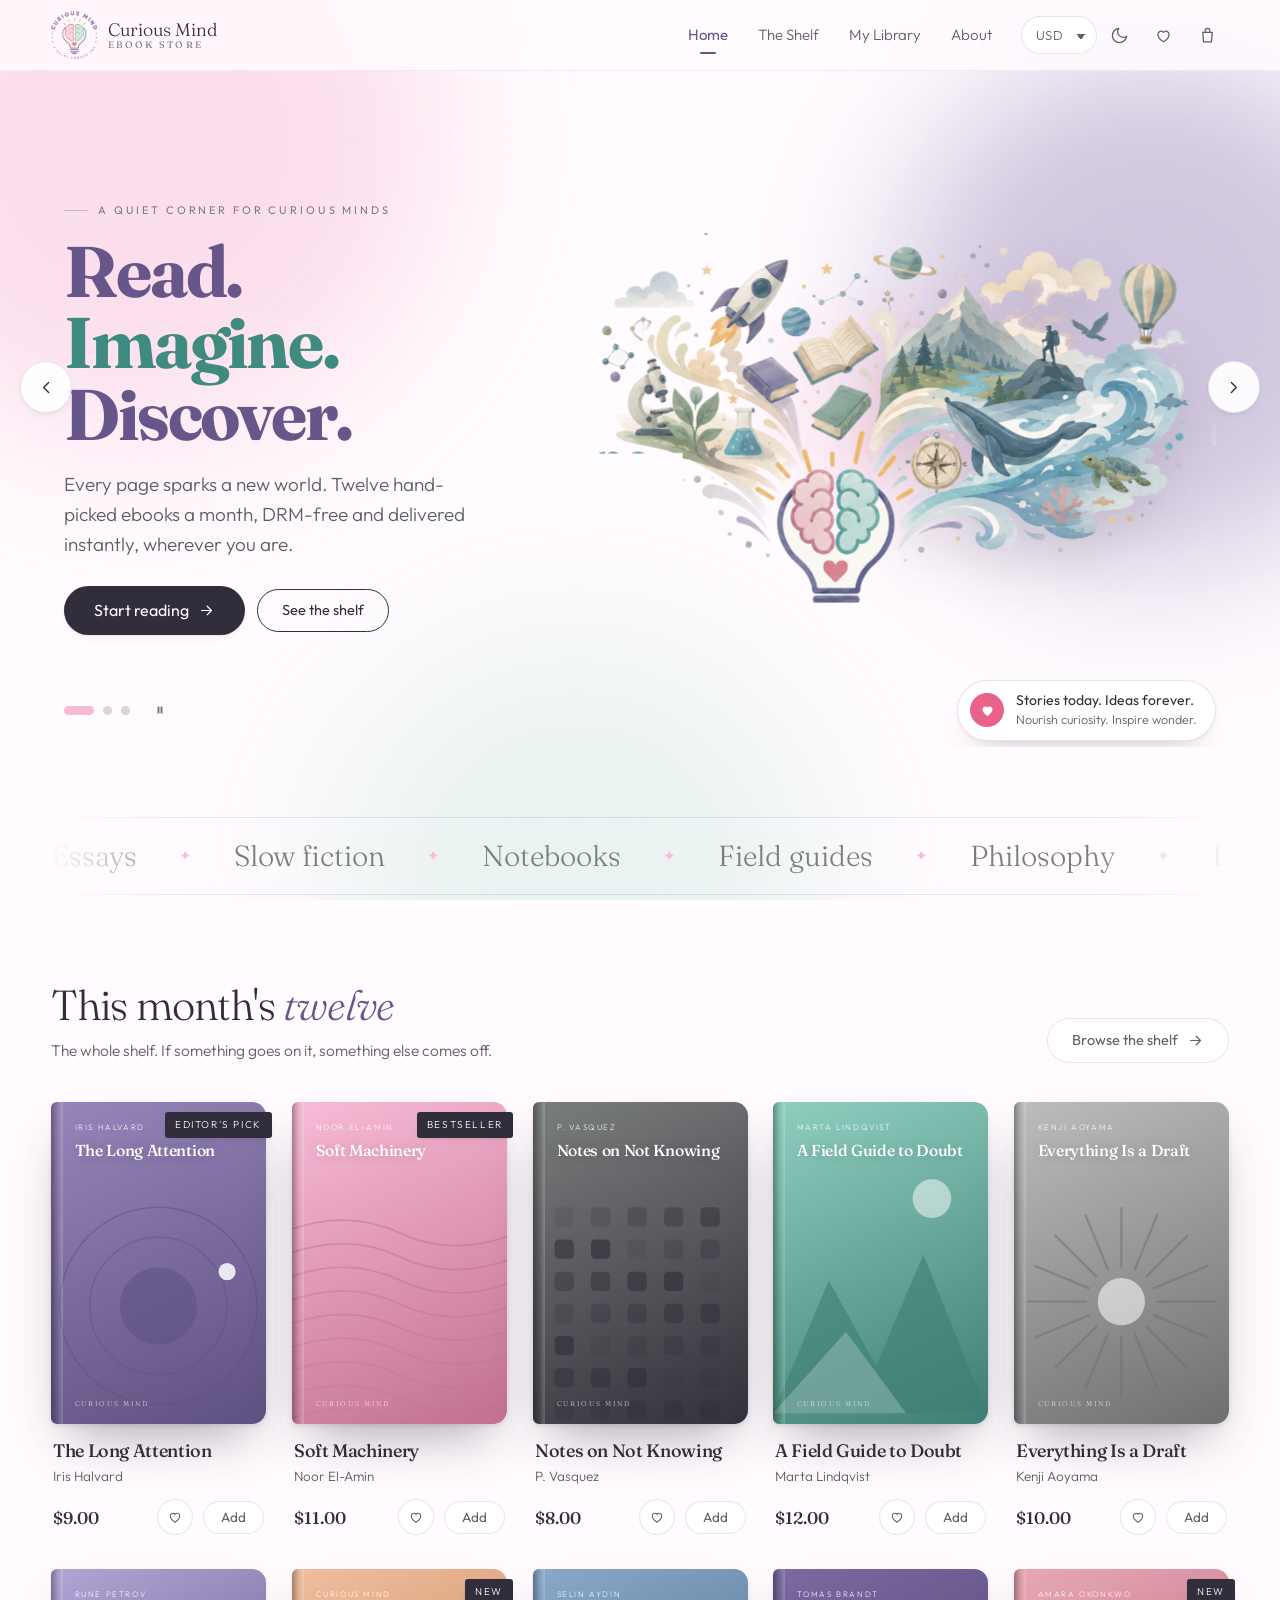
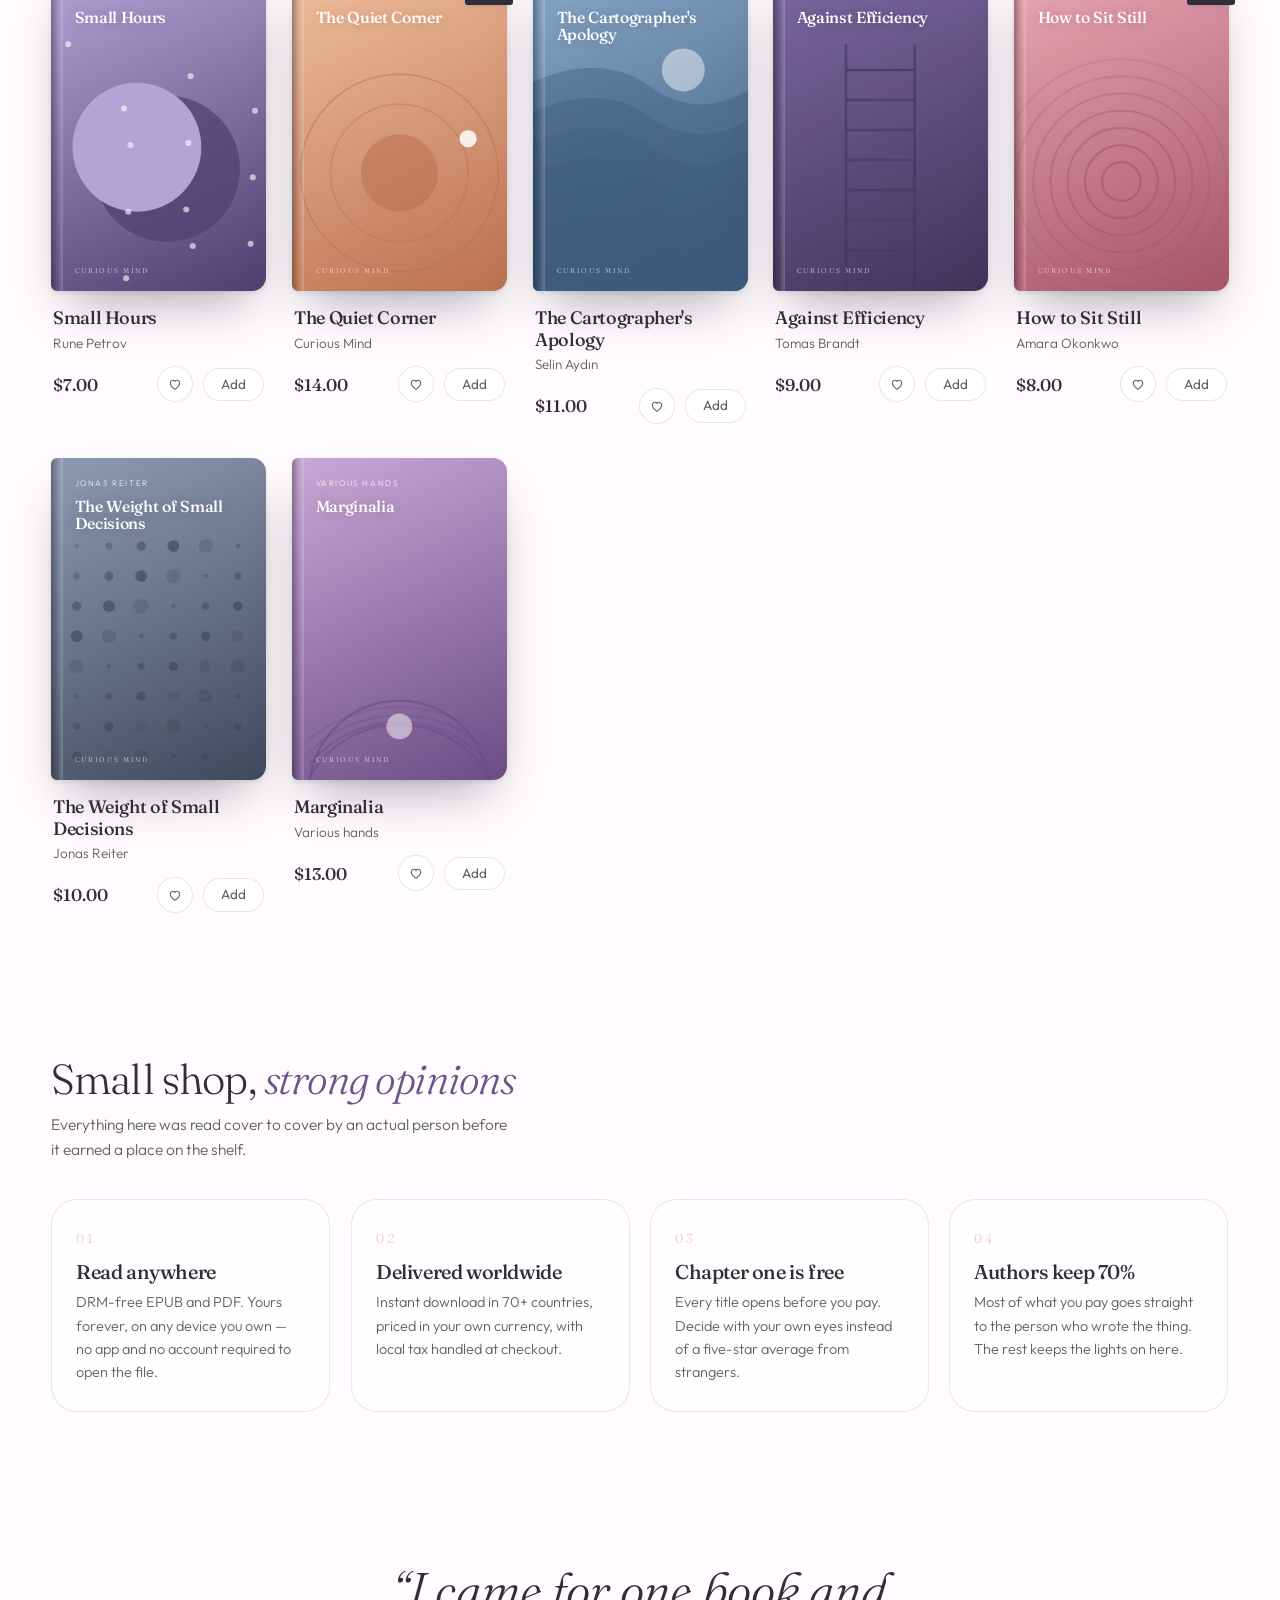
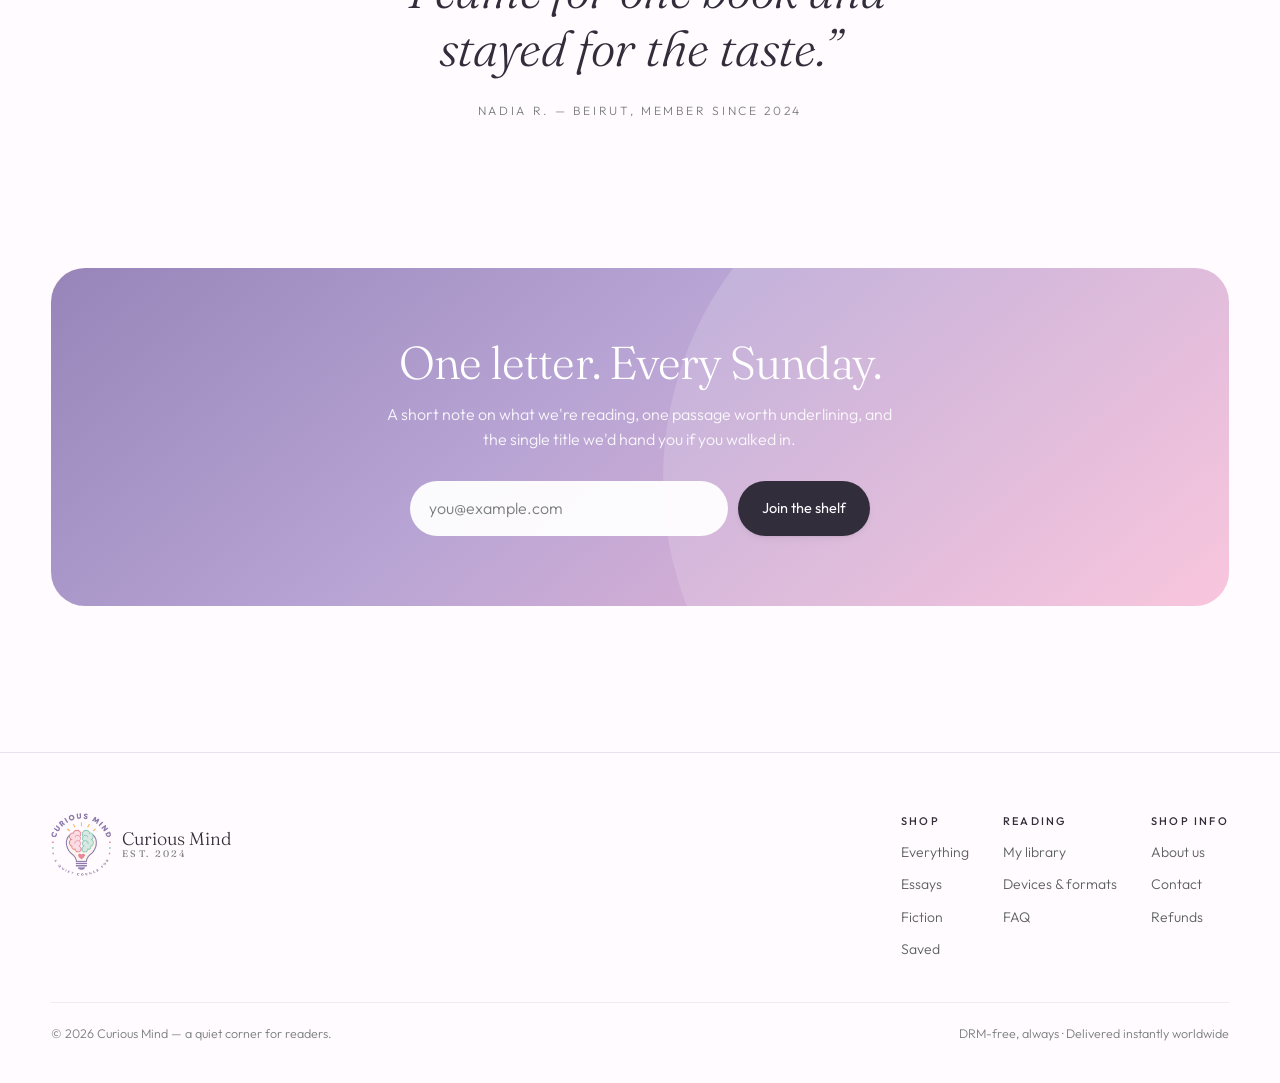
==== index.html @ 765f00ed "Curious Mind — static multi-page ebook store Home 3D hero slider, catalogue with search/filter/sort," ====
<!doctype html>
<html lang="en">
<head>
<meta charset="utf-8">
<meta name="viewport" content="width=device-width, initial-scale=1">
<title>Curious Mind — a quiet corner for ebooks</title>
<meta name="description" content="A small ebook store for slow readers. Twelve hand-picked, DRM-free titles a month, delivered instantly worldwide.">
<link rel="icon" href="assets/favicon.ico">
<link rel="apple-touch-icon" href="assets/logo-180.png">
<link rel="preconnect" href="https://fonts.googleapis.com">
<link rel="preconnect" href="https://fonts.gstatic.com" crossorigin>
<link href="https://fonts.googleapis.com/css2?family=Fraunces:ital,opsz,wght@0,9..144,300;0,9..144,500;0,9..144,700;1,9..144,300;1,9..144,500&family=Outfit:wght@300;400;500;600&display=swap" rel="stylesheet">
<link rel="stylesheet" href="assets/site.css">
<link rel="stylesheet" href="assets/pages.css">
<link rel="stylesheet" href="assets/hero.css">
</head>
<body>
<a class="skip" href="#main">Skip to content</a>

<main id="main">
  <section class="hero3d shell" id="hero" aria-roledescription="carousel" aria-label="Curious Mind highlights">
    <div class="h3-viewport" id="h3view">

      <!-- 1 · the illustration -->
      <article class="h3-slide" data-i="0" aria-label="Slide 1 of 3">
        <div class="h3-copy">
          <span class="eyebrow anim"><i></i> A quiet corner for curious minds</span>
          <h2 class="anim"><span class="l1">Read.</span><span class="l2">Imagine.</span><span class="l3">Discover.</span></h2>
          <p class="sub anim">Every page sparks a new world. Twelve hand-picked ebooks a month, DRM-free and delivered instantly, wherever you are.</p>
          <span class="h3-cta anim">
            <a class="btn btn-primary btn-lg" href="shop.html">Start reading <svg viewBox="0 0 24 24"><path d="M5 12h14M13 6l6 6-6 6"/></svg></a>
            <a class="btn btn-ghost" href="#twelve">See the shelf</a>
          </span>
        </div>
        <div class="h3-art">
          <div class="dlayer" data-depth="0.25" style="transform:translateZ(-170px)"><span class="glowblob"></span></div>
          <div class="hero-layers" id="heroLayers" role="img" aria-label="A lightbulb with a brain inside, from which a rocket, books, mountains, a whale and a hot-air balloon pour out">
            <span class="hl-item hl-sky" style="left:0.348%;top:0.000%;width:82.261%;--z:-260px;--dur:17s;--dy:-10px;--dx:8px;--rot:0deg;--del:0s" data-depth="0.35" data-par="0.20"><img src="assets/layers/layer-sky.png" alt="" width="946" height="256" loading="lazy" decoding="async"></span>
            <span class="hl-item hl-balloon" style="left:84.261%;top:7.660%;width:10.522%;--z:-200px;--dur:13s;--dy:-26px;--dx:12px;--rot:2.5deg;--del:1.1s" data-depth="0.51" data-par="0.26"><img src="assets/layers/layer-balloon.png" alt="" width="121" height="194" loading="lazy" decoding="async"></span>
            <span class="hl-item hl-scene" style="left:42.957%;top:5.816%;width:52.696%;--z:-120px;--dur:15s;--dy:-8px;--dx:0px;--rot:0deg;--del:0.4s" data-depth="0.67" data-par="0.13"><img src="assets/layers/layer-scene.png" alt="" width="606" height="560" loading="eager" decoding="async"></span>
            <span class="hl-item hl-rocket" style="left:7.826%;top:6.383%;width:26.696%;--z:-40px;--dur:9s;--dy:-24px;--dx:16px;--rot:3deg;--del:0.2s" data-depth="0.83" data-par="0.30"><img src="assets/layers/layer-rocket.png" alt="" width="307" height="399" loading="lazy" decoding="async"></span>
            <span class="hl-item hl-books" style="left:31.304%;top:22.553%;width:28.522%;--z:20px;--dur:11s;--dy:-18px;--dx:-8px;--rot:-2deg;--del:0.8s" data-depth="0.99" data-par="0.22"><img src="assets/layers/layer-books.png" alt="" width="328" height="328" loading="lazy" decoding="async"></span>
            <span class="hl-item hl-lab" style="left:2.609%;top:34.468%;width:29.478%;--z:0px;--dur:14s;--dy:-11px;--dx:-6px;--rot:1.2deg;--del:1.5s" data-depth="1.15" data-par="0.16"><img src="assets/layers/layer-lab.png" alt="" width="339" height="318" loading="lazy" decoding="async"></span>
            <span class="hl-item hl-sparks" style="left:0.000%;top:36.879%;width:100.000%;--z:60px;--dur:10s;--dy:-14px;--dx:6px;--rot:0deg;--del:0.6s" data-depth="1.31" data-par="0.24"><img src="assets/layers/layer-sparks.png" alt="" width="1150" height="362" loading="lazy" decoding="async"></span>
            <span class="hl-item hl-bulb" style="left:28.696%;top:64.539%;width:19.304%;--z:90px;--dur:7s;--dy:-9px;--dx:0px;--rot:0deg;--del:0s" data-depth="1.47" data-par="0.08"><img src="assets/layers/layer-bulb.png" alt="" width="222" height="250" loading="eager" decoding="async"></span>
          </div>
        </div>
      </article>

      <!-- 2 · the 3D shelf -->
      <article class="h3-slide" data-i="1" aria-label="Slide 2 of 3">
        <div class="h3-copy">
          <span class="eyebrow anim"><i></i> This month&rsquo;s shelf</span>
          <h2 class="anim"><span class="l1">Twelve books.</span><span class="l2">One shelf.</span><span class="l3">No algorithm.</span></h2>
          <p class="sub anim">Spin the shelf and click any cover to open that book. If something goes on, something else comes off.</p>
          <span class="h3-cta anim">
            <a class="btn btn-primary btn-lg" href="shop.html">Browse all twelve</a>
            <a class="btn btn-ghost" id="frontRead" href="shop.html">Read chapter one</a>
          </span>
        </div>
        <div class="h3-art">
          <div class="dlayer" data-depth="0.2" style="transform:translateZ(-160px)"><span class="glowblob"></span></div>
          <div class="h3-flow" id="flow" tabindex="0" role="group" aria-label="Book shelf — each cover opens that book">
            <div class="flowtrack" id="flowtrack"></div>
          </div>
          <div class="flowcaption" id="flowcap"><span class="sw"><b></b><span></span></span></div>
        </div>
      </article>

      <!-- 3 · the open book -->
      <article class="h3-slide" data-i="2" aria-label="Slide 3 of 3">
        <div class="h3-copy">
          <span class="eyebrow anim"><i></i> Try before you buy</span>
          <h2 class="anim"><span class="l1">Chapter one</span><span class="l2">is always</span><span class="l3">free.</span></h2>
          <p class="sub anim">Open any book and read the first chapter in full — no account, no card, no countdown. Decide with your own eyes.</p>
          <span class="h3-cta anim">
            <a class="btn btn-primary btn-lg" id="sampleBtn" href="shop.html">Read a chapter now</a>
            <a class="btn btn-ghost" href="about.html#faq">How it works</a>
          </span>
        </div>
        <div class="h3-art">
          <div class="dlayer" data-depth="0.2" style="transform:translateZ(-150px)"><span class="glowblob"></span></div>
          <div class="dlayer" data-depth="0.7" style="transform:translateZ(-10px)">
            <div class="book3d" aria-hidden="true">
              <span class="bk-spine"></span>
              <div class="bk-page">
                <div class="pk">Chapter one &mdash; free</div>
                <div class="ph2">The Room With No Clock</div>
                <div class="cap">T</div>
                <div class="ln"></div><div class="ln"></div><div class="ln"></div>
                <div class="ln"></div><div class="ln"></div><div class="ln s"></div>
                <div class="ln" style="margin-top:10px"></div><div class="ln"></div>
                <div class="ln"></div><div class="ln s"></div>
              </div>
              <div class="bk-cover">
                <span class="cf" id="book3dFront"></span>
                <span class="cb"></span>
              </div>
            </div>
          </div>
          <div class="dlayer sparks" data-depth="1.1" style="transform:translateZ(80px)" aria-hidden="true">
            <i class="star" style="left:16%;top:20%;--sz:14px;--dur:10s">&#10022;</i>
            <i class="star" style="left:78%;top:26%;--sz:11px;--dur:12s;--del:1s">&#10022;</i>
            <i style="left:24%;top:70%;width:7px;height:7px;--dur:12s;background:var(--blush)"></i>
            <i class="ring" style="left:74%;top:64%;width:22px;height:22px;--dur:13s;--del:.5s"></i>
          </div>
        </div>
      </article>

    </div>

    <button class="h3-arw p" id="h3prev" aria-label="Previous slide"><svg viewBox="0 0 24 24"><path d="M15 5l-7 7 7 7"/></svg></button>
    <button class="h3-arw n" id="h3next" aria-label="Next slide"><svg viewBox="0 0 24 24"><path d="M9 5l7 7-7 7"/></svg></button>

    <div class="h3-foot">
      <div class="h3-dots" id="h3dots" role="tablist" aria-label="Choose a slide"></div>
      <button class="h3-play" id="h3play" aria-label="Pause the slideshow" aria-pressed="false"></button>
      <a class="h3-pill" href="about.html">
        <span class="ph"><svg viewBox="0 0 24 24"><path d="M12 20s-7-4.6-7-9.4A3.9 3.9 0 0 1 12 8a3.9 3.9 0 0 1 7 2.6C19 15.4 12 20 12 20z"/></svg></span>
        <span><b>Stories today. Ideas forever.</b><span>Nourish curiosity. Inspire wonder.</span></span>
      </a>
    </div>
  </section>

  <div class="shell" id="resumeSlot" style="margin-top:28px"></div>

  <div class="marq shell" aria-hidden="true" style="margin-top:70px">
    <ul>
      <li>Essays</li><li>Slow fiction</li><li>Notebooks</li><li>Field guides</li><li>Philosophy</li><li>Design</li>
      <li>Essays</li><li>Slow fiction</li><li>Notebooks</li><li>Field guides</li><li>Philosophy</li><li>Design</li>
    </ul>
  </div>

  <section class="section shell" id="twelve">
    <div class="shead reveal">
      <div>
        <h2>This month's <em>twelve</em></h2>
        <p>The whole shelf. If something goes on it, something else comes off.</p>
      </div>
      <a class="btn btn-quiet" href="shop.html">Browse the shelf <svg viewBox="0 0 24 24"><path d="M5 12h14M13 6l6 6-6 6"/></svg></a>
    </div>
    <div class="grid-books" id="homeGrid"></div>
  </section>

  <section class="section-sm shell">
    <div class="shead reveal">
      <div>
        <h2>Small shop, <em>strong opinions</em></h2>
        <p>Everything here was read cover to cover by an actual person before it earned a place on the shelf.</p>
      </div>
    </div>
    <div class="grid-tiles">
      <div class="tile reveal"><div class="n">01</div><h3>Read anywhere</h3><p>DRM-free EPUB and PDF. Yours forever, on any device you own — no app and no account required to open the file.</p></div>
      <div class="tile reveal"><div class="n">02</div><h3>Delivered worldwide</h3><p>Instant download in 70+ countries, priced in your own currency, with local tax handled at checkout.</p></div>
      <div class="tile reveal"><div class="n">03</div><h3>Chapter one is free</h3><p>Every title opens before you pay. Decide with your own eyes instead of a five-star average from strangers.</p></div>
      <div class="tile reveal"><div class="n">04</div><h3>Authors keep 70%</h3><p>Most of what you pay goes straight to the person who wrote the thing. The rest keeps the lights on here.</p></div>
    </div>
  </section>

  <section class="quote-block shell reveal">
    <blockquote>&ldquo;I came for one book and stayed for the taste.&rdquo;</blockquote>
    <cite>Nadia R. — Beirut, member since 2024</cite>
  </section>

  <section class="section-sm shell" id="letter">
    <div class="cta-band reveal">
      <span class="orb" aria-hidden="true"></span>
      <h2>One letter. Every Sunday.</h2>
      <p>A short note on what we're reading, one passage worth underlining, and the single title we'd hand you if you walked in.</p>
      <form class="inline-form" id="newsletter" novalidate>
        <label class="sr" for="nl-email">Email address</label>
        <input class="input" id="nl-email" type="email" placeholder="you@example.com" required>
        <button class="btn btn-primary" type="submit">Join the shelf</button>
      </form>
    </div>
  </section>
</main>

<script src="assets/data.js"></script>
<script src="assets/app.js"></script>
<script>
CM.boot(function(){
  var reduce=matchMedia("(prefers-reduced-motion:reduce)").matches;

  /* ================= 3D hero slider ================= */
  var hero=CM.$("#hero"), view=CM.$("#h3view");
  var slides=CM.$$(".h3-slide",view), NS=slides.length;
  var cur=0, playing=!reduce, autoTimer=null, userStopped=false;
  var dots=CM.$("#h3dots");

  slides.forEach(function(s,i){
    var d=CM.el("button"); d.type="button"; d.setAttribute("role","tab");
    d.setAttribute("aria-label","Slide "+(i+1));
    d.addEventListener("click",function(){ show(i); bump(); });
    dots.appendChild(d);
  });

  function layout(){
    slides.forEach(function(s,i){
      var off=i-cur;
      if(off> NS/2) off-=NS;
      if(off<-NS/2) off+=NS;
      var on = off===0;
      var x = off*58, ry = off*-30, z = on?0:-380, sc = on?1:.88;
      s.style.transform = "translate3d("+x+"%,0,"+z+"px) rotateY("+ry+"deg) scale("+sc+")";
      s.style.opacity = on?"1":"0";
      s.style.zIndex = on?"5":"1";
      s.classList.toggle("on",on);
      s.setAttribute("aria-hidden", on?"false":"true");
      CM.$$("a,button",s).forEach(function(f){ f.tabIndex = on?0:-1; });
    });
    Array.prototype.forEach.call(dots.children,function(d,i){
      d.setAttribute("aria-current", i===cur?"true":"false");
    });
  }
  function show(i){ cur=((i%NS)+NS)%NS; layout(); }
  function next(){ show(cur+1); }
  function prev(){ show(cur-1); }

  CM.$("#h3next").addEventListener("click",function(){ next(); bump(); });
  CM.$("#h3prev").addEventListener("click",function(){ prev(); bump(); });
  hero.addEventListener("keydown",function(e){
    if(e.key==="ArrowRight"){ next(); bump(); e.preventDefault(); }
    if(e.key==="ArrowLeft"){ prev(); bump(); e.preventDefault(); }
  });

  var PLAY='<svg viewBox="0 0 24 24"><path d="M8 5l11 7-11 7z"/></svg>',
      PAUSE='<svg viewBox="0 0 24 24"><path d="M7 5h4v14H7zM13 5h4v14h-4z"/></svg>';
  var playBtn=CM.$("#h3play");
  function paintPlay(){
    playBtn.innerHTML = playing?PAUSE:PLAY;
    playBtn.setAttribute("aria-label", playing?"Pause the slideshow":"Play the slideshow");
    playBtn.setAttribute("aria-pressed", playing?"false":"true");
  }
  function startAuto(){ if(!playing||userStopped||autoTimer) return;
    autoTimer=setInterval(function(){ if(!document.hidden) next(); },7000); }
  function stopAuto(){ clearInterval(autoTimer); autoTimer=null; }
  function bump(){ stopAuto(); startAuto(); }
  playBtn.addEventListener("click",function(){
    playing=!playing; paintPlay(); if(playing){ userStopped=false; startAuto(); } else stopAuto();
  });
  hero.addEventListener("mouseenter",stopAuto);
  hero.addEventListener("mouseleave",startAuto);
  hero.addEventListener("focusin",stopAuto);
  document.addEventListener("visibilitychange",function(){ document.hidden?stopAuto():startAuto(); });
  paintPlay(); layout(); startAuto();

  /* swipe between slides (ignored inside the shelf, which has its own drag) */
  var sx=0, sy=0, sw=false;
  hero.addEventListener("touchstart",function(e){
    if(e.target.closest("#flow")) return;
    sw=true; sx=e.touches[0].clientX; sy=e.touches[0].clientY;
  },{passive:true});
  hero.addEventListener("touchend",function(e){
    if(!sw) return; sw=false;
    var dx=e.changedTouches[0].clientX-sx, dy=e.changedTouches[0].clientY-sy;
    if(Math.abs(dx)>48 && Math.abs(dx)>Math.abs(dy)*1.4){ if(dx<0) next(); else prev(); bump(); }
  });

  /* pointer parallax — each .dlayer moves by its own depth, in real 3D */
  if(!reduce){
    var tx=0, ty=0, cx=0, cy=0, raf=null;
    var layers=CM.$$(".dlayer,.hl-item",hero).map(function(l){
      var m=/translateZ\((-?[\d.]+)px\)/.exec(l.style.transform||"");
      return { el:l, z:(m?m[1]:"0"), d:parseFloat(l.getAttribute("data-depth"))||0.5,
               item:l.classList.contains("hl-item") };
    });
    function tick(){
      cx+=(tx-cx)*.08; cy+=(ty-cy)*.08;
      layers.forEach(function(L){
        if(L.item){
          /* per-layer: hand the offsets to CSS so idle float and scroll parallax still apply */
          L.el.style.setProperty("--px", (-cx*L.d*30).toFixed(1)+"px");
          L.el.style.setProperty("--py", (-cy*L.d*20).toFixed(1)+"px");
        } else {
          L.el.style.transform="translateZ("+L.z+"px) translate3d("+(-cx*L.d*26)+"px,"+(-cy*L.d*18)+"px,0) "+
            "rotateY("+(cx*L.d*5)+"deg) rotateX("+(-cy*L.d*4)+"deg)";
        }
      });
      if(Math.abs(tx-cx)>.0008||Math.abs(ty-cy)>.0008) raf=requestAnimationFrame(tick); else raf=null;
    }
    hero.addEventListener("pointermove",function(e){
      var r=hero.getBoundingClientRect();
      tx=((e.clientX-r.left)/r.width-.5)*2;
      ty=((e.clientY-r.top)/r.height-.5)*2;
      if(!raf) raf=requestAnimationFrame(tick);
    });
    hero.addEventListener("pointerleave",function(){ tx=0; ty=0; if(!raf) raf=requestAnimationFrame(tick); });
  }

  /* ---------- slide 2: the 3D shelf ---------- */
  var BOOKS = CATALOGUE.filter(function(b){ return b.featured; })
    .concat(CATALOGUE.filter(function(b){ return !b.featured; })).slice(0,8);
  var flow=CM.$("#flow"), ftrack=CM.$("#flowtrack"), cap=CM.$("#flowcap"), N=BOOKS.length;

  BOOKS.forEach(function(b){
    var s=CM.el("article","fslide");
    s.innerHTML='<a class="cover-link" href="book.html?id='+b.id+'" aria-label="Open '+CM.esc(b.title)+' by '+CM.esc(b.author)+'">'+CM.coverHTML(b)+'</a>';
    ftrack.appendChild(s);
  });
  var fs=Array.prototype.slice.call(ftrack.children);

  var pos=0, target=0, dragging=false, startX=0, startPos=0, moved=0, pressed=-1;
  function wrapDelta(d){ d%=N; if(d>N/2)d-=N; if(d<-N/2)d+=N; return d; }
  function gapPx(){ return innerWidth<900 ? 78 : 128; }

  var shown=-1, capTimer=null;
  function paintCap(i){
    var b=BOOKS[i];
    cap.querySelector("b").textContent=b.title;
    cap.querySelector(".sw > span").textContent=b.author+" \u00b7 "+CM.money(b.price);
    var fr=CM.$("#frontRead");
    if(fr){ fr.href="read.html?id="+b.id; fr.setAttribute("aria-label","Read chapter one of "+b.title); }
    var sb=CM.$("#sampleBtn"); if(sb) sb.href="read.html?id="+b.id;
    var bf=CM.$("#book3dFront"); if(bf) bf.innerHTML=CM.coverHTML(b);
  }
  function setCap(i){
    if(shown===-1){ shown=i; paintCap(i); return; }
    shown=i; cap.classList.add("turning"); clearTimeout(capTimer);
    capTimer=setTimeout(function(){ paintCap(i); cap.classList.remove("turning"); },190);
  }

  function renderFlow(){
    var gapX=gapPx(), depth=innerWidth<900?150:230;
    fs.forEach(function(c,i){
      var d=wrapDelta(i-pos), ad=Math.abs(d);
      var x=d*gapX, z=-ad*depth, ry=-d*32, y=ad*10-16+Math.sin(d*1.1)*5;
      var sc=Math.max(.62,1-ad*.11);
      c.style.transform="translate(-50%,-50%) translate3d("+x+"px,"+y+"px,"+z+"px) rotateY("+ry+"deg) scale("+sc+")";
      c.style.opacity= ad>2.7?0:String(Math.max(0,1-ad*.27));
      c.style.zIndex=String(100-Math.round(ad*10));
      c.style.filter="saturate("+(1-Math.min(.5,ad*.2))+") blur("+Math.min(3,Math.max(0,(ad-.7)*1.6))+"px)";
      c.querySelector(".cover-link").tabIndex = (ad>2.7||cur!==1) ? -1 : 0;
    });
    var act=((Math.round(pos)%N)+N)%N;
    if(act!==shown) setCap(act);
  }
  function flowLoop(){
    if(!dragging){ pos+=(target-pos)*0.11; if(Math.abs(target-pos)<0.0005) pos=target; }
    renderFlow(); requestAnimationFrame(flowLoop);
  }
  function fgo(i,abs){
    if(abs){ var c=target; target=c+wrapDelta(i-((((Math.round(c)%N)+N)%N))); }
    else target+=i;
  }

  function fIndexAt(el){ var s=el&&el.closest?el.closest(".fslide"):null; return s?fs.indexOf(s):-1; }
  function fIndexFromX(x){
    var r=flow.getBoundingClientRect();
    var off=Math.round((x-(r.left+r.width/2))/gapPx());
    return ((((Math.round(target)+off)%N)+N)%N);
  }
  function fdown(e){
    dragging=true; moved=0; flow.classList.add("dragging");
    startX=e.touches?e.touches[0].clientX:e.clientX; startPos=target=pos;
    userStopped=true; stopAuto();
  }
  function fmove(e){
    if(!dragging) return;
    var x=e.touches?e.touches[0].clientX:e.clientX;
    var dx=x-startX; moved=Math.abs(dx); pos=target=startPos-dx/gapPx();
  }
  /* Decide from the cover recorded at press time — the covers drift while the
     parallax moves them, so the browser's own click target is unreliable here. */
  function fup(){
    if(!dragging) return;
    dragging=false; flow.classList.remove("dragging");
    target=Math.round(pos);
    var i=pressed; pressed=-1;
    if(moved<=6 && i>-1){ location.href="book.html?id="+BOOKS[i].id; }
  }
  flow.addEventListener("pointerdown",function(e){
    var i=fIndexAt(e.target); pressed = i>-1 ? i : fIndexFromX(e.clientX);
  });
  flow.addEventListener("mousedown",fdown);
  addEventListener("mousemove",fmove);
  addEventListener("mouseup",fup);
  flow.addEventListener("touchstart",fdown,{passive:true});
  flow.addEventListener("touchmove",fmove,{passive:true});
  flow.addEventListener("touchend",fup);
  flow.addEventListener("click",function(e){ if(e.detail!==0) e.preventDefault(); });
  flow.addEventListener("keydown",function(e){
    if(e.key==="ArrowRight"){ fgo(1); e.stopPropagation(); e.preventDefault(); }
    if(e.key==="ArrowLeft"){ fgo(-1); e.stopPropagation(); e.preventDefault(); }
    if(e.key==="Enter"){ location.href="book.html?id="+BOOKS[shown].id; }
  });
  var wl=0;
  flow.addEventListener("wheel",function(e){
    if(Math.abs(e.deltaX)<=Math.abs(e.deltaY)) return;
    e.preventDefault();
    var now=performance.now(); if(now-wl<240) return;
    wl=now; fgo(e.deltaX>0?1:-1); userStopped=true; stopAuto();
  },{passive:false});

  addEventListener("resize",renderFlow);
  renderFlow(); requestAnimationFrame(flowLoop);
  document.addEventListener("cm:currency",function(){ if(shown>-1) paintCap(shown); });

  /* ---------- continue reading ---------- */
  (function paintResume(){
    var p=CM.progress(), best=null;
    Object.keys(p).forEach(function(id){ if(p[id]>2 && p[id]<97 && (!best||p[id]>p[best])) best=id; });
    var slot=CM.$("#resumeSlot");
    if(!best) return;
    var b=CM.book(best); if(!b) return;
    slot.innerHTML='<div class="resume reveal"><div class="rc">'+CM.coverHTML(b)+'</div>'+
      '<div class="rt"><span class="kicker">Continue reading</span><b>'+CM.esc(b.title)+'</b>'+
      '<span>'+Math.round(p[best])+'% through chapter one</span>'+
      '<div class="bar"><i style="width:'+p[best]+'%"></i></div></div>'+
      '<a class="btn btn-primary" href="read.html?id='+b.id+'">Pick up where you left off</a></div>';
    CM.reveal(slot);
  })();

  /* ---------- the twelve ---------- */
  var grid=CM.$("#homeGrid");
  function paintGrid(){ grid.innerHTML=CATALOGUE.map(CM.bookCard).join(""); CM.reveal(grid); }
  paintGrid();
  document.addEventListener("cm:currency",paintGrid);
  document.addEventListener("cm:cart",paintGrid);

  CM.$("#newsletter").addEventListener("submit",function(e){
    e.preventDefault();
    var i=CM.$("#nl-email");
    if(!i.checkValidity()){ i.classList.add("bad"); i.focus(); return; }
    i.classList.remove("bad");
    var btn=this.querySelector("button");
    btn.textContent="Welcome in ✦"; btn.disabled=true; i.disabled=true;
    CM.toast("You're on the list — first letter this Sunday.");
  });
});
</script>
</body>
</html>
---- assets/site.css ----
/* ==========================================================================
   Curious Mind — design system
   Palette: #9785B9 #F8BBD7 #BDBDBD #FFFBFE #7A7D7D
   Text tones are darkened derivatives of the palette so body copy clears
   WCAG AA; the exact palette values carry borders, fills and large type.
   ========================================================================== */

:root{
  /* palette */
  --violet:#9785B9;
  --blush:#F8BBD7;
  --ash:#BDBDBD;
  --paper:#FFFBFE;
  --slate:#7A7D7D;

  /* derived */
  --violet-deep:#66568a;
  --violet-soft:#f1ecf7;
  --blush-soft:#fdf1f6;
  --ink:#312d3b;
  --ink-2:#4c4757;
  --muted:#5d6063;
  --faint:#7A7D7D;
  --surface:#ffffff;
  --surface-2:#faf7fb;
  --line:rgba(151,133,185,.22);
  --line-2:rgba(151,133,185,.14);
  --ok:#3f7f74;
  --warn:#b4603f;

  --shadow-sm:0 1px 2px rgba(49,45,59,.06),0 4px 12px -6px rgba(49,45,59,.14);
  --shadow-md:0 2px 4px rgba(49,45,59,.06),0 18px 36px -20px rgba(49,45,59,.30);
  --shadow-lg:0 3px 6px rgba(49,45,59,.08),0 40px 70px -34px rgba(49,45,59,.44);
  --shadow-cover:0 2px 4px rgba(49,45,59,.10),0 26px 50px -18px rgba(49,45,59,.42);

  --r-xs:8px; --r-sm:12px; --r:18px; --r-lg:26px; --r-xl:34px; --r-pill:999px;
  --ease:cubic-bezier(.22,1,.36,1);
  --ease-out:cubic-bezier(.16,1,.3,1);
  --shell:min(1180px,92vw);
  --header-h:70px;
}

html[data-theme="dark"]{
  --paper:#15131c;
  --surface:#1d1a26;
  --surface-2:#232030;
  --ink:#f3effa;
  --ink-2:#ded7ea;
  --muted:#a8a2b8;
  --faint:#8f8a9c;
  --violet:#b6a4d8;
  --violet-deep:#c9b9e6;
  --violet-soft:#2a2438;
  --blush:#eeaecd;
  --blush-soft:#2f2430;
  --ash:#57525f;
  --line:rgba(182,164,216,.20);
  --line-2:rgba(182,164,216,.12);
  --shadow-sm:0 1px 2px rgba(0,0,0,.4),0 4px 12px -6px rgba(0,0,0,.5);
  --shadow-md:0 2px 4px rgba(0,0,0,.4),0 18px 36px -20px rgba(0,0,0,.7);
  --shadow-lg:0 3px 6px rgba(0,0,0,.45),0 40px 70px -34px rgba(0,0,0,.8);
  --shadow-cover:0 2px 4px rgba(0,0,0,.5),0 26px 50px -18px rgba(0,0,0,.75);
}

/* ---------- base ---------- */
*{box-sizing:border-box}
html,body{margin:0;padding:0}
html{scroll-behavior:smooth}
body{
  background:var(--paper);
  color:var(--ink);
  font-family:'Outfit',system-ui,-apple-system,'Segoe UI',sans-serif;
  font-weight:300;
  font-size:16px;
  line-height:1.6;
  -webkit-font-smoothing:antialiased;
  overflow-x:hidden;
  transition:background .4s var(--ease),color .4s var(--ease);
}
h1,h2,h3,h4,.serif{
  font-family:'Fraunces','Iowan Old Style',Georgia,serif;
  font-weight:500;letter-spacing:-.02em;line-height:1.08;margin:0;color:var(--ink);
}
p{margin:0 0 1em}
a{color:inherit;text-decoration:none}
img{max-width:100%;display:block}
button{font:inherit;color:inherit;background:none;border:0;cursor:pointer}
input,select,textarea{font:inherit;color:inherit}
hr{border:0;border-top:1px solid var(--line);margin:0}
:focus-visible{outline:2px solid var(--violet-deep);outline-offset:3px;border-radius:4px}
::selection{background:var(--blush);color:var(--ink)}

.shell{width:var(--shell);margin-inline:auto}
.skip{position:absolute;left:-9999px;top:0;z-index:999;padding:12px 18px;background:var(--ink);color:var(--paper);border-radius:0 0 var(--r-sm) 0}
.skip:focus{left:0}
.sr{position:absolute;width:1px;height:1px;padding:0;margin:-1px;overflow:hidden;clip:rect(0 0 0 0);white-space:nowrap;border:0}

/* ---------- ambient ---------- */
.aura{position:fixed;inset:0;z-index:-2;overflow:hidden;pointer-events:none}
.aura b{position:absolute;display:block;border-radius:50%;filter:blur(72px);opacity:.45;will-change:transform}
html[data-theme="dark"] .aura b{opacity:.20}
.aura .a1{width:46vw;height:46vw;left:-12vw;top:-12vw;background:var(--blush)}
.aura .a2{width:40vw;height:40vw;right:-10vw;top:6vh;background:var(--violet)}
.aura .a3{width:38vw;height:38vw;left:26vw;bottom:-18vw;background:#cfe9e2}
html[data-theme="dark"] .aura .a3{background:#3b6f66}
.grain{position:fixed;inset:0;z-index:-1;pointer-events:none;opacity:.32;
  background-image:radial-gradient(rgba(122,125,125,.2) .6px,transparent .7px);
  background-size:4px 4px;mix-blend-mode:multiply}
html[data-theme="dark"] .grain{opacity:.5;mix-blend-mode:screen;
  background-image:radial-gradient(rgba(255,255,255,.05) .6px,transparent .7px)}

/* ---------- header ---------- */
.site-header{position:sticky;top:0;z-index:80;backdrop-filter:blur(16px);
  background:color-mix(in srgb,var(--paper) 86%,transparent);
  border-bottom:1px solid var(--line-2);transition:box-shadow .3s,border-color .3s}
.site-header.stuck{box-shadow:var(--shadow-sm);border-color:var(--line)}
.hbar{display:flex;align-items:center;gap:10px;height:var(--header-h)}
.brand{display:flex;align-items:center;gap:11px;margin-right:auto;min-width:0}
.brand img{width:46px;height:auto}
.brand .bn{font-family:'Fraunces',serif;font-size:18px;line-height:1.1;white-space:nowrap}
.brand .bs{display:block;font-size:9.5px;letter-spacing:.24em;text-transform:uppercase;color:var(--faint);font-weight:400}
.mainnav{display:flex;align-items:center;gap:4px}
.mainnav a{position:relative;padding:9px 13px;border-radius:var(--r-pill);font-size:15px;color:var(--muted);
  transition:color .3s var(--ease),background .3s var(--ease)}
.mainnav a:hover{color:var(--ink);background:var(--violet-soft)}
.mainnav a[aria-current="page"]{color:var(--violet-deep);font-weight:400}
.mainnav a[aria-current="page"]::after{content:"";position:absolute;left:50%;bottom:2px;width:16px;height:2px;
  border-radius:2px;background:var(--violet-deep);transform:translateX(-50%)}
.hicons{display:flex;align-items:center;gap:2px;margin-left:6px}
.iconbtn{position:relative;width:42px;height:42px;border-radius:50%;display:grid;place-items:center;color:var(--muted);
  transition:background .3s var(--ease),color .3s var(--ease),transform .3s var(--ease)}
.iconbtn:hover{background:var(--violet-soft);color:var(--ink)}
.iconbtn:active{transform:scale(.93)}
.iconbtn svg{width:19px;height:19px;fill:none;stroke:currentColor;stroke-width:1.6;stroke-linecap:round;stroke-linejoin:round}
.badge{position:absolute;top:4px;right:3px;min-width:17px;height:17px;padding:0 4px;border-radius:var(--r-pill);
  background:var(--violet-deep);color:#fff;font-size:10.5px;font-weight:500;display:none;place-items:center;line-height:1}
html[data-theme="dark"] .badge{color:#1b1725}
.badge.on{display:grid}
.badge.pop{animation:pop .45s var(--ease)}
@keyframes pop{0%{transform:scale(.4)}60%{transform:scale(1.25)}100%{transform:scale(1)}}
.burger{display:none}
@media(max-width:880px){
  .mainnav{display:none}
  .burger{display:grid}
}

/* mobile drawer */
.drawer{position:fixed;inset:0;z-index:95;visibility:hidden}
.drawer.on{visibility:visible}
.drawer .dscrim{position:absolute;inset:0;background:rgba(30,26,40,.45);backdrop-filter:blur(4px);opacity:0;transition:opacity .4s var(--ease)}
.drawer.on .dscrim{opacity:1}
.dpanel{position:absolute;right:0;top:0;bottom:0;width:min(320px,86vw);background:var(--surface);
  box-shadow:var(--shadow-lg);transform:translateX(100%);transition:transform .45s var(--ease);
  padding:22px;display:flex;flex-direction:column;gap:6px}
.drawer.on .dpanel{transform:none}
.dpanel .dhead{display:flex;align-items:center;justify-content:space-between;margin-bottom:14px}
.dpanel a{padding:14px 12px;border-radius:var(--r-sm);font-size:17px;color:var(--ink);transition:background .25s}
.dpanel a:hover,.dpanel a[aria-current="page"]{background:var(--violet-soft)}
.dpanel .dfoot{margin-top:auto;padding-top:18px;border-top:1px solid var(--line);color:var(--faint);font-size:13px}

/* ---------- buttons ---------- */
.btn{display:inline-flex;align-items:center;justify-content:center;gap:9px;padding:13px 24px;border-radius:var(--r-pill);
  font-size:14.5px;font-weight:400;line-height:1;cursor:pointer;white-space:nowrap;
  transition:transform .35s var(--ease),background .3s var(--ease),color .3s var(--ease),border-color .3s var(--ease),box-shadow .3s var(--ease)}
.btn svg{width:17px;height:17px;fill:none;stroke:currentColor;stroke-width:1.7;stroke-linecap:round;stroke-linejoin:round;flex:0 0 auto}
.btn:hover{transform:translateY(-2px)}
.btn:active{transform:translateY(0)}
.btn-primary{background:var(--ink);color:var(--paper);box-shadow:var(--shadow-sm)}
.btn-primary:hover{background:var(--violet-deep);box-shadow:var(--shadow-md)}
html[data-theme="dark"] .btn-primary{background:var(--violet-deep);color:#1a1622}
html[data-theme="dark"] .btn-primary:hover{background:var(--blush)}
.btn-ghost{border:1.5px solid var(--ink);color:var(--ink)}
.btn-ghost:hover{background:var(--ink);color:var(--paper)}
html[data-theme="dark"] .btn-ghost{border-color:var(--ink-2)}
html[data-theme="dark"] .btn-ghost:hover{background:var(--ink-2);color:var(--paper)}
.btn-quiet{border:1.5px solid var(--line);color:var(--muted);background:var(--surface)}
.btn-quiet:hover{border-color:var(--violet);color:var(--ink)}
.btn-sm{padding:9px 17px;font-size:13.5px}
.btn-lg{padding:16px 30px;font-size:16px}
.btn-block{width:100%}
.btn[disabled],.btn[aria-disabled="true"]{opacity:.5;pointer-events:none}
.btn.is-done{background:var(--ok);color:#fff}

.linky{color:var(--violet-deep);border-bottom:1px solid color-mix(in srgb,var(--violet) 50%,transparent);
  padding-bottom:1px;transition:border-color .3s,color .3s}
.linky:hover{border-color:var(--violet-deep)}

/* ---------- bits ---------- */
.eyebrow{display:inline-flex;align-items:center;gap:10px;font-size:11px;letter-spacing:.26em;
  text-transform:uppercase;color:var(--faint);font-weight:400}
.eyebrow i{width:24px;height:1px;background:var(--ash);display:block}
.kicker{font-size:11px;letter-spacing:.24em;text-transform:uppercase;color:var(--violet-deep);font-weight:400}
.chip{display:inline-flex;align-items:center;gap:7px;padding:8px 15px;border-radius:var(--r-pill);
  border:1px solid var(--line);color:var(--muted);font-size:13.5px;background:var(--surface);
  transition:.3s var(--ease);white-space:nowrap}
.chip:hover{border-color:var(--violet);color:var(--ink)}
.chip[aria-pressed="true"]{background:var(--ink);border-color:var(--ink);color:var(--paper)}
html[data-theme="dark"] .chip[aria-pressed="true"]{background:var(--violet-deep);color:#1a1622;border-color:var(--violet-deep)}
.pricetag{font-family:'Fraunces',serif;font-size:20px;font-weight:500}
.rule{width:52px;height:1px;background:var(--ash);margin:38px auto}
.stars{display:inline-flex;gap:2px;color:var(--violet)}
.stars svg{width:14px;height:14px;fill:currentColor;stroke:none}
.stars .off{opacity:.28}

.field{display:flex;flex-direction:column;gap:7px}
.field label{font-size:12.5px;letter-spacing:.1em;text-transform:uppercase;color:var(--faint)}
.input{padding:14px 18px;border-radius:var(--r-pill);border:1.5px solid var(--line);background:var(--surface);
  color:var(--ink);transition:border-color .3s,box-shadow .3s;width:100%}
.input::placeholder{color:var(--faint)}
.input:focus{outline:none;border-color:var(--violet);box-shadow:0 0 0 4px color-mix(in srgb,var(--violet) 18%,transparent)}
.input.bad{border-color:var(--warn)}
.err{color:var(--warn);font-size:13px;min-height:18px}
select.input{appearance:none;cursor:pointer;padding-right:42px;
  background-image:linear-gradient(45deg,transparent 50%,currentColor 50%),linear-gradient(135deg,currentColor 50%,transparent 50%);
  background-position:calc(100% - 21px) 55%,calc(100% - 15px) 55%;background-size:6px 6px,6px 6px;background-repeat:no-repeat}

/* ---------- covers ---------- */
.cover{position:relative;aspect-ratio:2/3;border-radius:6px 14px 14px 6px;overflow:hidden;
  box-shadow:var(--shadow-cover);background:var(--violet);isolation:isolate}
.cover .spine{position:absolute;left:0;top:0;bottom:0;width:12px;z-index:3;
  background:linear-gradient(90deg,rgba(0,0,0,.32),rgba(0,0,0,.06) 55%,rgba(255,255,255,.2))}
.cover .gloss{position:absolute;inset:0;z-index:4;pointer-events:none;opacity:0;transition:opacity .6s var(--ease);
  background:linear-gradient(105deg,rgba(255,255,255,.4) 0%,rgba(255,255,255,0) 34%,rgba(255,255,255,0) 66%,rgba(255,255,255,.16) 100%)}
.cover svg.art{position:absolute;inset:0;width:100%;height:100%;display:block}
.cover .ctx{position:absolute;inset:0;z-index:5;padding:9% 8% 7% 11%;display:flex;flex-direction:column;gap:.5em}
.cover .ctx .by{font-size:clamp(8px,2.4cqw,10px);letter-spacing:.2em;text-transform:uppercase;color:rgba(255,255,255,.86)}
.cover .ctx h3{font-size:clamp(14px,7.4cqw,23px);line-height:1.06;color:#fff;text-shadow:0 1px 14px rgba(0,0,0,.2)}
.cover .ctx .mark{margin-top:auto;font-family:'Fraunces',serif;font-size:clamp(7px,2.5cqw,10.5px);
  letter-spacing:.24em;text-transform:uppercase;color:rgba(255,255,255,.72)}
.cover-link{display:block;container-type:inline-size;border-radius:6px 14px 14px 6px;
  transition:transform .5s var(--ease)}
.cover-link:hover .gloss{opacity:1}

/* ---------- book card (grid) ---------- */
.bookcard{display:flex;flex-direction:column;position:relative}
.bookcard .cover-link{transition:transform .5s var(--ease),box-shadow .5s var(--ease)}
.bookcard:hover .cover-link{transform:translateY(-8px) rotate(-.6deg)}
.bookcard .bc-body{padding:16px 2px 0}
.bookcard h3{font-size:18px;line-height:1.2;margin:0 0 4px}
.bookcard .auth{font-size:13.5px;color:var(--muted);margin:0}
.bookcard .bc-foot{display:flex;align-items:center;gap:10px;margin-top:12px}
.bookcard .bc-foot .pricetag{margin-right:auto;font-size:17px}
.savebtn{width:36px;height:36px;border-radius:50%;border:1px solid var(--line);display:grid;place-items:center;
  color:var(--muted);transition:.3s var(--ease);background:var(--surface);flex:0 0 auto}
.savebtn svg{width:16px;height:16px;fill:none;stroke:currentColor;stroke-width:1.6}
.savebtn:hover{border-color:var(--blush);color:var(--ink)}
.savebtn[aria-pressed="true"]{background:var(--blush);border-color:var(--blush);color:#7c3f5c}
.savebtn[aria-pressed="true"] svg{fill:currentColor}
.ribbon{position:absolute;top:10px;right:-6px;z-index:6;background:var(--ink);color:var(--paper);
  font-size:10px;letter-spacing:.16em;text-transform:uppercase;padding:5px 10px;border-radius:3px;box-shadow:var(--shadow-sm)}
html[data-theme="dark"] .ribbon{background:var(--violet-deep);color:#1a1622}

.grid-books{display:grid;grid-template-columns:repeat(auto-fill,minmax(190px,1fr));gap:34px 26px}
@media(max-width:520px){.grid-books{grid-template-columns:repeat(2,1fr);gap:26px 16px}}

/* ---------- sections ---------- */
.section{padding:88px 0}
.section-sm{padding:56px 0}
.shead{display:flex;align-items:flex-end;justify-content:space-between;gap:26px;margin-bottom:38px;flex-wrap:wrap}
.shead h2{font-size:clamp(26px,3.6vw,42px);font-weight:300}
.shead h2 em{font-style:italic;color:var(--violet-deep)}
.shead p{margin:10px 0 0;color:var(--muted);max-width:46ch;font-size:15.5px}
.pagehead{padding:44px 0 22px}
.pagehead h1{font-size:clamp(32px,5vw,58px);font-weight:300}
.pagehead h1 em{font-style:italic;color:var(--violet-deep)}
.pagehead p{margin:14px 0 0;color:var(--muted);max-width:56ch}
.crumbs{display:flex;gap:8px;align-items:center;font-size:13px;color:var(--faint);margin-bottom:18px;flex-wrap:wrap}
.crumbs a:hover{color:var(--ink)}
.crumbs span{opacity:.6}

.tile{padding:28px 24px;border-radius:var(--r-lg);background:color-mix(in srgb,var(--surface) 70%,transparent);
  border:1px solid var(--line);transition:.5s var(--ease)}
.tile:hover{transform:translateY(-6px);border-color:var(--violet);background:var(--surface);box-shadow:var(--shadow-md)}
.tile .n{font-family:'Fraunces',serif;font-size:13px;color:var(--blush);letter-spacing:.2em}
html[data-theme="dark"] .tile .n{color:var(--violet)}
.tile h3{margin:12px 0 8px;font-size:20px}
.tile p{margin:0;color:var(--muted);font-size:14.5px}
.grid-tiles{display:grid;grid-template-columns:repeat(auto-fit,minmax(230px,1fr));gap:20px}

.cta-band{border-radius:var(--r-xl);padding:clamp(38px,6vw,70px);text-align:center;position:relative;overflow:hidden;
  background:linear-gradient(140deg,var(--violet) 0%,#b7a4d4 42%,var(--blush) 100%);color:#fff}
html[data-theme="dark"] .cta-band{background:linear-gradient(140deg,#4b3f6b 0%,#6a5b8a 45%,#8f5f7c 100%)}
.cta-band .orb{position:absolute;inset:-42% -12% auto auto;width:60%;aspect-ratio:1;border-radius:50%;background:rgba(255,255,255,.15)}
.cta-band h2{font-size:clamp(26px,4.2vw,46px);font-weight:300;position:relative;color:#fff}
.cta-band p{margin:14px auto 28px;max-width:46ch;color:rgba(255,255,255,.9);position:relative}
.inline-form{display:flex;gap:10px;max-width:460px;margin-inline:auto;position:relative;flex-wrap:wrap;justify-content:center}
.inline-form .input{flex:1 1 220px;border-color:transparent;background:rgba(255,255,255,.95);color:#312d3b}
.inline-form .input:focus{box-shadow:0 0 0 4px rgba(255,255,255,.45)}

.quote-block{text-align:center;padding:92px 0}
.quote-block blockquote{margin:0 auto;max-width:20ch;font-family:'Fraunces',serif;font-weight:300;font-style:italic;
  font-size:clamp(26px,4.4vw,50px);line-height:1.16}
.quote-block cite{display:block;margin-top:24px;font-style:normal;font-size:12px;letter-spacing:.22em;
  text-transform:uppercase;color:var(--faint)}

/* marquee */
.marq{padding:15px 0;border-block:1px solid var(--line);overflow:hidden;
  -webkit-mask-image:linear-gradient(90deg,transparent,#000 12%,#000 88%,transparent);
  mask-image:linear-gradient(90deg,transparent,#000 12%,#000 88%,transparent)}
.marq ul{display:flex;gap:42px;list-style:none;margin:0;padding:0;width:max-content;animation:marq 36s linear infinite}
.marq li{font-family:'Fraunces',serif;font-size:clamp(19px,2.5vw,29px);color:var(--faint);white-space:nowrap;
  display:flex;align-items:center;gap:42px}
.marq li::after{content:"\2726";font-size:.5em;color:var(--blush)}
@keyframes marq{to{transform:translateX(-50%)}}

/* empty state */
.empty{text-align:center;padding:70px 20px;border:1px dashed var(--line);border-radius:var(--r-lg);background:var(--surface-2)}
.empty img{width:86px;margin:0 auto 18px;opacity:.85}
.empty h3{font-size:22px;margin-bottom:8px}
.empty p{color:var(--muted);max-width:40ch;margin:0 auto 22px}

/* ---------- toast ---------- */
.toasts{position:fixed;right:18px;bottom:18px;z-index:120;display:flex;flex-direction:column;gap:10px;
  align-items:flex-end;pointer-events:none}
.toast{display:flex;align-items:center;gap:11px;padding:13px 18px;border-radius:var(--r-pill);
  background:var(--ink);color:var(--paper);box-shadow:var(--shadow-lg);font-size:14px;
  transform:translateY(14px) scale(.96);opacity:0;transition:.45s var(--ease);pointer-events:auto;max-width:min(92vw,380px)}
html[data-theme="dark"] .toast{background:var(--surface-2);color:var(--ink);border:1px solid var(--line)}
.toast.in{transform:none;opacity:1}
.toast svg{width:17px;height:17px;fill:none;stroke:currentColor;stroke-width:1.8;stroke-linecap:round;stroke-linejoin:round;flex:0 0 auto}
.toast a{text-decoration:underline;text-underline-offset:3px}
@media(max-width:520px){.toasts{left:14px;right:14px;align-items:stretch}}

/* ---------- footer ---------- */
.site-footer{padding:60px 0 40px;border-top:1px solid var(--line);margin-top:90px}
.fgrid{display:flex;flex-wrap:wrap;gap:34px;justify-content:space-between;align-items:flex-start}
.fgrid .brand img{width:60px}
.site-footer nav{display:flex;flex-direction:column;gap:10px}
.site-footer nav b{font-size:11px;letter-spacing:.2em;text-transform:uppercase;font-weight:500}
.site-footer nav a{font-size:14px;color:var(--muted)}
.site-footer nav a:hover{color:var(--violet-deep)}
.legal{margin-top:42px;padding-top:20px;border-top:1px solid var(--line-2);font-size:12.5px;color:var(--faint);
  display:flex;justify-content:space-between;flex-wrap:wrap;gap:10px}

/* ---------- scroll effects ---------- */
.scrollbar-fx{position:fixed;left:0;top:0;height:3px;width:100%;z-index:200;transform:scaleX(0);
  transform-origin:0 50%;background:linear-gradient(90deg,var(--violet),var(--blush));
  pointer-events:none;transition:transform .1s linear}

[data-fx]{
  opacity:0;will-change:transform,opacity;
  transition:opacity .85s var(--ease) var(--fx-d,0ms),
             transform .85s var(--ease-out) var(--fx-d,0ms),
             filter .85s var(--ease) var(--fx-d,0ms);
}
[data-fx="up"]     {transform:translate3d(0,38px,0)}
[data-fx="down"]   {transform:translate3d(0,-38px,0)}
[data-fx="left"]   {transform:translate3d(-46px,0,0)}
[data-fx="right"]  {transform:translate3d(46px,0,0)}
[data-fx="scale"]  {transform:scale(.93)}
[data-fx="rise"]   {transform:translate3d(0,54px,0) scale(.965)}
[data-fx="fade"]   {transform:none}
[data-fx].fx-in{opacity:1;transform:none;filter:none}

/* parallax: the engine writes --par, the element decides what to do with it */
[data-par]{transform:translate3d(0,var(--par,0px),0);will-change:transform}
[data-par][data-fx].fx-in{transform:translate3d(0,var(--par,0px),0)}

/* legacy */
.reveal{opacity:0}
.reveal.fx-in,.reveal.in{opacity:1}

@media (prefers-reduced-motion:reduce){
  *,*::before,*::after{animation-duration:.01ms!important;animation-iteration-count:1!important;
    transition-duration:.01ms!important;scroll-behavior:auto!important}
  .reveal,[data-fx]{opacity:1!important;transform:none!important}
  .scrollbar-fx{display:none}
}
---- assets/pages.css ----
/* Curious Mind — page-level components (loaded after site.css) */

/* currency select in the header */
.cursel{appearance:none;cursor:pointer;border:1px solid var(--line);background:var(--surface);color:var(--muted);
  border-radius:var(--r-pill);padding:8px 30px 8px 14px;font-size:13px;letter-spacing:.04em;
  background-image:linear-gradient(45deg,transparent 50%,currentColor 50%),linear-gradient(135deg,currentColor 50%,transparent 50%);
  background-position:calc(100% - 15px) 55%,calc(100% - 10px) 55%;background-size:5px 5px,5px 5px;background-repeat:no-repeat;
  transition:border-color .3s,color .3s}
.cursel:hover{border-color:var(--violet);color:var(--ink)}
@media(max-width:560px){.curwrap{display:none}}

/* ---------- home: coverflow ---------- */
.hero{padding:30px 0 4px;text-align:center}
.hero h1{font-size:clamp(38px,6.4vw,76px);margin:14px 0 0;font-weight:300}
.hero h1 em{font-style:italic;font-weight:500;color:var(--violet-deep)}
.hero h1 .hl{position:relative;display:inline-block;z-index:0}
.hero h1 .hl::after{content:"";position:absolute;left:-3%;right:-3%;bottom:.09em;height:.32em;background:var(--blush);
  opacity:.6;z-index:-1;border-radius:6px;transform:rotate(-.8deg)}
.hero .lede{max-width:46ch;margin:16px auto 0;color:var(--muted);font-size:clamp(15px,1.5vw,17.5px)}

.stage-wrap{position:relative;margin-top:14px;scroll-margin-top:90px}
.stage{position:relative;z-index:1;height:clamp(380px,48vh,470px);perspective:1500px;perspective-origin:50% 44%;
  cursor:grab;touch-action:pan-y;user-select:none;-webkit-user-select:none}
.stage:focus-visible{outline:2px dashed var(--violet);outline-offset:8px;border-radius:20px}
.stage.dragging{cursor:grabbing}
.track{position:absolute;inset:0;transform-style:preserve-3d;pointer-events:none}
.slide{position:absolute;left:50%;top:50%;width:clamp(196px,20vw,250px);pointer-events:auto;
  transform-style:preserve-3d;will-change:transform,opacity;
  transition:transform .85s var(--ease),opacity .85s var(--ease),filter .85s var(--ease)}
.stage.dragging .slide{transition:none}
.slide .cover-link{display:block}
.slide .cover-link:focus-visible{outline:2px solid var(--violet-deep);outline-offset:6px;border-radius:12px}

.ghostnum{position:absolute;left:50%;top:42%;transform:translate(-50%,-50%);z-index:0;
  font-family:'Fraunces',serif;font-size:clamp(190px,29vw,350px);font-weight:700;line-height:1;
  color:var(--violet);opacity:.1;pointer-events:none;user-select:none}
.arw{position:absolute;top:42%;z-index:20;width:54px;height:54px;border-radius:50%;
  background:color-mix(in srgb,var(--surface) 88%,transparent);border:1px solid var(--line);color:var(--ink);
  display:grid;place-items:center;transform:translateY(-50%);box-shadow:var(--shadow-sm);transition:.4s var(--ease)}
.arw:hover{background:var(--ink);color:var(--paper);border-color:var(--ink)}
html[data-theme="dark"] .arw:hover{background:var(--violet-deep);color:#1a1622}
.arw.prev{left:max(6px,calc(50% - 560px))}
.arw.next{right:max(6px,calc(50% - 560px))}
.arw svg{width:17px;height:17px;fill:none;stroke:currentColor;stroke-width:1.8;stroke-linecap:round;stroke-linejoin:round}
@media(max-width:640px){.arw{width:44px;height:44px}}

.nowmeta{position:relative;z-index:30;text-align:center;margin-top:-62px;padding-bottom:4px}
.nowmeta .swap{display:block;transition:opacity .32s var(--ease),transform .32s var(--ease)}
.nowmeta.turning .swap{opacity:0;transform:translateY(8px)}
.nowmeta .nm-tag{font-size:10.5px;letter-spacing:.22em;text-transform:uppercase;color:var(--violet-deep)}
.nowmeta .nm-title{font-family:'Fraunces',serif;font-size:23px;font-weight:500;margin:6px 0 3px;letter-spacing:-.02em}
.nowmeta .nm-sub{font-size:13.5px;color:var(--muted);margin:0}
.nowmeta .nm-acts{display:flex;gap:10px;justify-content:center;flex-wrap:wrap;margin-top:15px}
.dots{display:flex;gap:10px;justify-content:center;align-items:center;margin-top:22px}
.dots button{width:9px;height:9px;border-radius:50%;background:var(--ash);opacity:.55;transition:.5s var(--ease);padding:0}
.dots button[aria-current="true"]{width:34px;border-radius:var(--r-pill);background:var(--violet-deep);opacity:1}
.hintbar{display:flex;gap:14px;justify-content:center;align-items:center;margin-top:14px;
  font-size:11px;letter-spacing:.16em;text-transform:uppercase;color:var(--faint)}
.hintbar kbd{font:inherit;border:1px solid var(--ash);border-radius:5px;padding:2px 7px;color:var(--muted)}

@media (max-height:900px){
  .hero{padding:18px 0 2px}
  .hero h1{font-size:clamp(34px,5.4vw,58px);margin:10px 0 0}
  .hero .lede{margin:12px auto 0;font-size:15px}
  .stage{height:clamp(300px,44vh,384px)}
  .slide{width:clamp(150px,14vw,186px)}
  .nowmeta{margin-top:-34px}
  .dots{margin-top:16px}
  .hintbar{margin-top:10px}
  .ghostnum{font-size:clamp(150px,22vw,240px)}
}
@media (max-height:720px){
  .hero .eyebrow,.hero .lede,.hintbar{display:none}
  .hero h1{font-size:clamp(30px,4.4vw,46px)}
  .stage{height:clamp(250px,40vh,300px)}
  .slide{width:clamp(126px,12vw,152px)}
  .nowmeta{margin-top:-22px}
}

/* continue reading */
.resume{display:flex;align-items:center;gap:18px;padding:18px 22px;border:1px solid var(--line);
  border-radius:var(--r-lg);background:var(--surface);box-shadow:var(--shadow-sm);flex-wrap:wrap}
.resume .rc{width:52px;flex:0 0 auto}
.resume .rt{flex:1 1 200px;min-width:0}
.resume .rt b{display:block;font-family:'Fraunces',serif;font-weight:500;font-size:17px}
.resume .rt span{font-size:13px;color:var(--muted)}
.bar{height:4px;border-radius:4px;background:var(--line);overflow:hidden;margin-top:8px}
.bar i{display:block;height:100%;background:var(--violet-deep);border-radius:4px}

/* ---------- shop ---------- */
.toolbar{display:flex;gap:14px;align-items:center;flex-wrap:wrap;margin-bottom:22px}
.searchwrap{position:relative;flex:1 1 260px;max-width:380px}
.searchwrap .input{padding-left:44px}
.searchwrap svg{position:absolute;left:16px;top:50%;transform:translateY(-50%);width:17px;height:17px;
  fill:none;stroke:var(--faint);stroke-width:1.7;pointer-events:none}
.chiprow{display:flex;gap:8px;overflow-x:auto;padding-bottom:6px;scrollbar-width:none;margin-bottom:24px}
.chiprow::-webkit-scrollbar{display:none}
.resultline{color:var(--muted);font-size:14px;margin:0 0 22px}

/* ---------- book detail ---------- */
.bookgrid{display:grid;grid-template-columns:minmax(240px,330px) 1fr;gap:clamp(28px,5vw,60px);align-items:start}
@media(max-width:820px){.bookgrid{grid-template-columns:1fr;gap:30px;max-width:520px;margin-inline:auto}}
.bcol{position:sticky;top:calc(var(--header-h) + 24px)}
@media(max-width:820px){.bcol{position:static}}
.bcol .cover{border-radius:8px 18px 18px 8px}
.detail h1{font-size:clamp(30px,4.4vw,50px);font-weight:300;margin-bottom:10px}
.detail .byline{font-size:17px;color:var(--muted);margin:0 0 16px}
.detail .byline b{color:var(--ink);font-weight:400}
.metarow{display:flex;align-items:center;gap:14px;flex-wrap:wrap;margin-bottom:22px;font-size:14px;color:var(--muted)}
.buybox{display:flex;align-items:center;gap:14px;flex-wrap:wrap;padding:22px;border:1px solid var(--line);
  border-radius:var(--r-lg);background:var(--surface);box-shadow:var(--shadow-sm);margin-bottom:14px}
.buybox .pricetag{font-size:30px;margin-right:auto}
.buybox .vatnote{width:100%;font-size:12.5px;color:var(--faint);margin:0}
.detail .prose{max-width:62ch}
.detail .prose p{color:var(--ink-2);font-size:16.5px;line-height:1.8}
.factgrid{display:grid;grid-template-columns:repeat(auto-fit,minmax(150px,1fr));gap:1px;background:var(--line);
  border:1px solid var(--line);border-radius:var(--r);overflow:hidden;margin:26px 0}
.factgrid > div{background:var(--surface);padding:16px 18px}
.factgrid dt{font-size:11px;letter-spacing:.18em;text-transform:uppercase;color:var(--faint);margin-bottom:5px}
.factgrid dd{margin:0;font-size:15px}
.toclist{list-style:none;padding:0;margin:0;columns:2;column-gap:34px}
@media(max-width:600px){.toclist{columns:1}}
.toclist li{padding:9px 0;border-bottom:1px solid var(--line-2);font-size:15px;color:var(--ink-2);
  break-inside:avoid;display:flex;gap:12px}
.toclist li i{font-style:normal;color:var(--faint);font-size:12px;min-width:20px}
.toclist li:first-child{color:var(--violet-deep)}

/* ---------- reader ---------- */
body.reading{background:var(--paper)}
body.sepia{--paper:#fbf3e8;--surface:#fbf3e8;--ink:#3f3629;--ink-2:#4a4034;--muted:#6d6152;
  --line:rgba(120,98,66,.2);--line-2:rgba(120,98,66,.12)}
.rbar{position:sticky;top:0;z-index:40;display:flex;align-items:center;gap:10px;padding:12px 0;
  background:color-mix(in srgb,var(--paper) 92%,transparent);backdrop-filter:blur(12px);
  border-bottom:1px solid var(--line)}
.rbar .now{margin-right:auto;min-width:0;padding-left:4px}
.rbar .now b{display:block;font-family:'Fraunces',serif;font-weight:500;font-size:16px;
  white-space:nowrap;overflow:hidden;text-overflow:ellipsis}
.rbar .now span{font-size:11px;letter-spacing:.16em;text-transform:uppercase;color:var(--faint)}
.rtool{width:38px;height:38px;border-radius:50%;border:1px solid var(--line);display:grid;place-items:center;
  color:var(--muted);transition:.35s var(--ease);flex:0 0 auto}
.rtool:hover{background:var(--ink);color:var(--paper);border-color:var(--ink)}
.rtool[aria-pressed="true"]{background:var(--violet);color:#fff;border-color:var(--violet)}
.rtool svg{width:16px;height:16px;fill:none;stroke:currentColor;stroke-width:1.6;stroke-linecap:round;stroke-linejoin:round}
.rtool.sm{font-size:12px}.rtool.lg{font-size:17px}
.rprog{position:fixed;left:0;top:0;height:3px;width:0;background:var(--violet-deep);z-index:60;transition:width .12s linear}
.chap{width:min(64ch,88%);margin:0 auto;padding:56px 0 0}
.chap h1{margin:14px 0 34px;font-size:clamp(28px,3.8vw,44px);font-weight:300}
.chap h1 em{font-style:italic;color:var(--violet-deep)}
.chap p{margin:0 0 1.35em;font-size:var(--fs,18px);line-height:1.8;color:var(--ink-2);font-weight:300}
.chap p:first-of-type::first-letter{float:left;font-family:'Fraunces',serif;font-size:3.5em;line-height:.82;
  padding:.06em .12em 0 0;color:var(--violet-deep)}
.endcap{width:min(64ch,88%);margin:0 auto;text-align:center;padding:6px 0 90px}
.endcap .note{font-family:'Fraunces',serif;font-style:italic;font-size:19px;color:var(--muted);margin:0 0 22px}
.endcap .acts{display:flex;gap:12px;justify-content:center;flex-wrap:wrap}
.endcap .nextlink{display:block;margin-top:20px;font-size:13.5px;color:var(--muted)}
.endcap .nextlink:hover{color:var(--violet-deep)}

/* ---------- cart & checkout ---------- */
.cartgrid{display:grid;grid-template-columns:1fr minmax(300px,370px);gap:40px;align-items:start}
@media(max-width:900px){.cartgrid{grid-template-columns:1fr}}
.lineitem{display:flex;gap:18px;padding:20px 0;border-bottom:1px solid var(--line-2);align-items:flex-start}
.lineitem .li-cover{width:74px;flex:0 0 auto}
.lineitem .li-body{flex:1 1 auto;min-width:0}
.lineitem h3{font-size:18px;margin:0 0 3px}
.lineitem .li-meta{font-size:13.5px;color:var(--muted);margin:0}
.lineitem .li-side{text-align:right;display:flex;flex-direction:column;gap:8px;align-items:flex-end}
.lineitem .rm{font-size:13px;color:var(--faint);border-bottom:1px solid transparent;transition:.3s}
.lineitem .rm:hover{color:var(--warn);border-color:currentColor}
.summary{position:sticky;top:calc(var(--header-h) + 24px);padding:26px;border:1px solid var(--line);
  border-radius:var(--r-lg);background:var(--surface);box-shadow:var(--shadow-sm)}
@media(max-width:900px){.summary{position:static}}
.summary h2{font-size:20px;margin-bottom:16px}
.sumrow{display:flex;justify-content:space-between;gap:12px;padding:8px 0;font-size:15px;color:var(--muted)}
.sumrow b{color:var(--ink);font-weight:400}
.sumrow.total{border-top:1px solid var(--line);margin-top:10px;padding-top:16px;font-size:17px;color:var(--ink)}
.sumrow.total b{font-family:'Fraunces',serif;font-size:24px;font-weight:500}
.sumrow.off b{color:var(--ok)}
.promoform{display:flex;gap:8px;margin:16px 0 4px}
.promoform .input{padding:11px 16px;font-size:14px}
.trustrow{display:flex;flex-direction:column;gap:9px;margin-top:18px;padding-top:18px;border-top:1px solid var(--line-2);
  font-size:13px;color:var(--muted)}
.trustrow span{display:flex;gap:9px;align-items:flex-start}
.trustrow svg{width:15px;height:15px;flex:0 0 auto;margin-top:2px;fill:none;stroke:var(--ok);stroke-width:2;
  stroke-linecap:round;stroke-linejoin:round}

.demo-banner{display:flex;gap:12px;align-items:flex-start;padding:14px 18px;border-radius:var(--r);
  background:var(--blush-soft);border:1px solid color-mix(in srgb,var(--blush) 60%,transparent);
  font-size:13.5px;color:var(--ink-2);margin-bottom:24px}
.demo-banner svg{width:17px;height:17px;flex:0 0 auto;margin-top:2px;fill:none;stroke:var(--violet-deep);stroke-width:1.8}
.steps{display:flex;gap:8px;align-items:center;margin-bottom:26px;flex-wrap:wrap}
.steps .st{display:flex;align-items:center;gap:9px;font-size:13.5px;color:var(--faint)}
.steps .st b{width:24px;height:24px;border-radius:50%;border:1px solid var(--line);display:grid;place-items:center;
  font-size:12px;font-weight:400}
.steps .st.on{color:var(--ink)}
.steps .st.on b{background:var(--ink);color:var(--paper);border-color:var(--ink)}
.steps .st.done b{background:var(--ok);color:#fff;border-color:var(--ok)}
.steps i{width:22px;height:1px;background:var(--line)}
.formgrid{display:grid;grid-template-columns:1fr 1fr;gap:18px}
.formgrid .full{grid-column:1/-1}
@media(max-width:600px){.formgrid{grid-template-columns:1fr}}
.paymethods{display:grid;gap:10px;margin:6px 0 20px}
.paymethod{display:flex;align-items:center;gap:13px;padding:15px 18px;border:1.5px solid var(--line);
  border-radius:var(--r);cursor:pointer;transition:.3s var(--ease);background:var(--surface)}
.paymethod:hover{border-color:var(--violet)}
.paymethod input{accent-color:var(--violet-deep);width:17px;height:17px;flex:0 0 auto}
.paymethod.sel{border-color:var(--violet-deep);background:var(--violet-soft)}
.paymethod .pm-t{font-size:15px}
.paymethod .pm-s{font-size:12.5px;color:var(--muted);display:block}
.paymethod .pm-badge{margin-left:auto;font-size:11px;letter-spacing:.14em;text-transform:uppercase;color:var(--faint)}
.card-fields{padding:20px;border:1px solid var(--line);border-radius:var(--r);background:var(--surface-2);margin-bottom:20px}

.confirm{text-align:center;padding:36px 0 20px}
.confirm .tick{width:76px;height:76px;border-radius:50%;background:var(--ok);color:#fff;display:grid;place-items:center;
  margin:0 auto 24px;box-shadow:var(--shadow-md)}
.confirm .tick svg{width:34px;height:34px;fill:none;stroke:currentColor;stroke-width:2.4;stroke-linecap:round;stroke-linejoin:round}
.confirm h1{font-size:clamp(28px,4vw,44px);font-weight:300;margin-bottom:12px}
.confirm .ordno{font-family:'Fraunces',serif;font-size:19px;color:var(--violet-deep)}
.dl-list{display:grid;gap:12px;max-width:560px;margin:30px auto 0;text-align:left}
.dl-item{display:flex;align-items:center;gap:15px;padding:14px 18px;border:1px solid var(--line);
  border-radius:var(--r);background:var(--surface)}
.dl-item .dl-c{width:38px;flex:0 0 auto}
.dl-item .dl-t{flex:1 1 auto;min-width:0}
.dl-item .dl-t b{display:block;font-family:'Fraunces',serif;font-weight:500;font-size:16px}
.dl-item .dl-t span{font-size:12.5px;color:var(--muted)}

/* ---------- library ---------- */
.libgrid{display:grid;grid-template-columns:repeat(auto-fill,minmax(190px,1fr));gap:32px 24px}
@media(max-width:520px){.libgrid{grid-template-columns:repeat(2,1fr);gap:24px 16px}}
.libcard .lib-prog{margin-top:12px}
.libcard .lib-prog span{font-size:12px;color:var(--muted)}

/* ---------- about / faq ---------- */
.prose-page{max-width:66ch}
.prose-page p{color:var(--ink-2);font-size:17px;line-height:1.8}
.prose-page h2{font-size:clamp(24px,3vw,34px);font-weight:300;margin:48px 0 16px}
.faq{border-top:1px solid var(--line);margin-top:6px}
.faq details{border-bottom:1px solid var(--line)}
.faq summary{padding:20px 40px 20px 0;cursor:pointer;list-style:none;position:relative;
  font-family:'Fraunces',serif;font-size:18px;font-weight:500}
.faq summary::-webkit-details-marker{display:none}
.faq summary::after{content:"";position:absolute;right:8px;top:50%;width:9px;height:9px;
  border-right:1.6px solid var(--muted);border-bottom:1.6px solid var(--muted);
  transform:translateY(-70%) rotate(45deg);transition:transform .35s var(--ease)}
.faq details[open] summary::after{transform:translateY(-30%) rotate(-135deg)}
.faq .ans{padding:0 20px 22px 0;color:var(--muted);max-width:62ch}
.faq .ans p{margin:0 0 .8em}
.worldgrid{display:grid;grid-template-columns:repeat(auto-fit,minmax(190px,1fr));gap:20px;margin-top:26px}
---- assets/hero.css ----
/* Curious Mind — 3D hero slider */

.hero3d{
  /* full-bleed so the arrows can live in the outer margin, clear of the headline */
  width:100vw;margin-left:calc(50% - 50vw);
  padding-inline:clamp(14px,5vw,86px);
  position:relative;
  perspective:1500px;
  perspective-origin:50% 46%;
  min-height:clamp(540px,74vh,700px);
  margin-top:10px;
  overflow:hidden;
  --mx:0; --my:0;              /* pointer parallax, -1 … 1 */
}
.hero3d .h3-viewport{position:relative;width:min(1180px,100%);margin-inline:auto;
  height:clamp(540px,74vh,700px);transform-style:preserve-3d}

.h3-slide{
  position:absolute;inset:0;
  display:grid;grid-template-columns:minmax(280px,42%) 1fr;
  align-items:center;gap:clamp(20px,4vw,54px);
  transform-style:preserve-3d;
  will-change:transform,opacity;
  transition:transform 1.05s var(--ease-out), opacity .7s var(--ease);
  pointer-events:none;
}
.h3-slide.on{pointer-events:auto}
.h3-slide .h3-copy{position:relative;z-index:4;transform-style:preserve-3d}
.h3-slide .h3-art{position:relative;height:100%;transform-style:preserve-3d;padding:8px 0}

/* copy */
.h3-copy .eyebrow{margin-bottom:16px}
.h3-copy h2{
  font-size:clamp(40px,5.6vw,74px);line-height:1.0;letter-spacing:-.03em;font-weight:700;
  margin:0 0 18px;
}
.h3-copy h2 span{display:block}
.h3-copy h2 .l1{color:var(--violet-deep)}
.h3-copy h2 .l2{color:#3f8b80}
.h3-copy h2 .l3{color:var(--violet-deep)}
html[data-theme="dark"] .h3-copy h2 .l1,
html[data-theme="dark"] .h3-copy h2 .l3{color:#c8b6e8}
html[data-theme="dark"] .h3-copy h2 .l2{color:#7fc9bb}
.h3-copy p.sub{font-size:clamp(15.5px,1.6vw,19px);color:var(--muted);max-width:34ch;margin:0 0 26px}
.h3-copy .h3-cta{display:flex;gap:12px;flex-wrap:wrap;align-items:center}

/* staggered entrance for the live slide */
.h3-slide .anim{opacity:0;transform:translateY(22px);transition:opacity .75s var(--ease),transform .75s var(--ease)}
.h3-slide.on .anim{opacity:1;transform:none}
.h3-slide.on .anim:nth-child(1){transition-delay:.10s}
.h3-slide.on .anim:nth-child(2){transition-delay:.18s}
.h3-slide.on .anim:nth-child(3){transition-delay:.26s}
.h3-slide.on .anim:nth-child(4){transition-delay:.34s}

/* ---- depth layers ---- */
.dlayer{position:absolute;inset:0;display:grid;place-items:center;transform-style:preserve-3d;
  will-change:transform;transition:transform .5s cubic-bezier(.2,.8,.3,1)}

/* soft light behind the art */
.glowblob{width:78%;aspect-ratio:1.25;border-radius:50%;
  background:radial-gradient(closest-side,color-mix(in srgb,var(--blush) 70%,transparent),transparent 72%);
  filter:blur(22px);opacity:.75}
html[data-theme="dark"] .glowblob{opacity:.32}

/* ---- the illustration, one element per layer ---- */
.hero-layers{
  position:absolute;top:50%;left:50%;transform:translate(-50%,-50%);
  width:min(100%, calc((100% - 0px)));
  aspect-ratio:1150 / 705;
  max-height:100%;
  transform-style:preserve-3d;
}
.hero-layers .hl-item{
  position:absolute;display:block;transform-style:preserve-3d;will-change:transform;
  /* pointer parallax (--px/--py, set by JS) + scroll parallax (--par) + idle drift */
  transform:translate3d(var(--px,0px), calc(var(--py,0px) + var(--par,0px)), var(--z,0px));
  transition:transform .5s cubic-bezier(.2,.8,.3,1);
}
.hero-layers .hl-item img{
  width:100%;height:auto;display:block;
  animation:hlfloat var(--dur,12s) ease-in-out infinite;
  animation-delay:var(--del,0s);
}
@keyframes hlfloat{
  0%,100%{transform:translate3d(0,0,0) rotate(0deg)}
  50%{transform:translate3d(var(--dx,0px),var(--dy,-14px),0) rotate(var(--rot,0deg))}
}
/* the bulb is the anchor of the composition — it glows instead of drifting far */
.hero-layers .hl-bulb img{filter:drop-shadow(0 0 0 rgba(248,187,215,0));animation:hlglow 6s ease-in-out infinite}
@keyframes hlglow{
  0%,100%{transform:translate3d(0,0,0);filter:drop-shadow(0 6px 16px rgba(151,133,185,.28))}
  50%{transform:translate3d(0,-9px,0);filter:drop-shadow(0 10px 26px rgba(248,187,215,.65))}
}
.hero-layers .hl-scene img{filter:drop-shadow(0 22px 26px rgba(49,45,59,.14))}
html[data-theme="dark"] .hero-layers img{filter:drop-shadow(0 18px 26px rgba(0,0,0,.5))}

/* floating accents at their own depth */
.sparks{position:absolute;inset:0;pointer-events:none}
.sparks i{position:absolute;display:block;border-radius:50%;background:var(--violet);opacity:.5;
  animation:drift var(--dur,11s) ease-in-out infinite;animation-delay:var(--del,0s)}
.sparks i.star{border-radius:0;background:none;color:var(--blush);font-style:normal;
  font-size:var(--sz,14px);line-height:1;opacity:.9}
.sparks i.ring{background:none;border:1.5px solid color-mix(in srgb,var(--violet) 55%,transparent);opacity:.5}
@keyframes drift{
  0%,100%{transform:translate3d(0,0,0) scale(1)}
  33%{transform:translate3d(10px,-16px,0) scale(1.08)}
  66%{transform:translate3d(-8px,10px,0) scale(.95)}
}

/* ---- slide 2: coverflow ---- */
.h3-flow{position:relative;height:100%;transform-style:preserve-3d;cursor:grab;touch-action:pan-y;
  user-select:none;-webkit-user-select:none}
.h3-flow.dragging{cursor:grabbing}
.h3-flow .flowtrack{position:absolute;inset:0;transform-style:preserve-3d;pointer-events:none}
.fslide{position:absolute;left:50%;top:50%;width:clamp(120px,13vw,168px);pointer-events:auto;
  transform-style:preserve-3d;will-change:transform,opacity;
  transition:transform .85s var(--ease),opacity .85s var(--ease),filter .85s var(--ease)}
.h3-flow.dragging .fslide{transition:none}
.flowcaption{position:absolute;left:0;right:0;bottom:20%;text-align:center;z-index:30}
.flowcaption b{display:block;font-family:'Fraunces',serif;font-weight:500;font-size:17px}
.flowcaption span{font-size:12.5px;color:var(--muted)}
.flowcaption .sw{display:block;transition:opacity .3s var(--ease),transform .3s var(--ease)}
.flowcaption.turning .sw{opacity:0;transform:translateY(6px)}

/* ---- slide 3: a cover that swings open onto chapter one ---- */
.book3d{position:relative;width:clamp(190px,21vw,270px);aspect-ratio:2/3;
  transform-style:preserve-3d;transform:rotateY(-19deg) rotateX(7deg);
  filter:drop-shadow(0 34px 34px rgba(49,45,59,.26))}
html[data-theme="dark"] .book3d{filter:drop-shadow(0 34px 34px rgba(0,0,0,.6))}

/* the page you read once the cover opens */
.bk-page{position:absolute;inset:0;border-radius:4px 12px 12px 4px;overflow:hidden;
  background:linear-gradient(105deg,#fffdf8 0%,#fbf6ec 62%,#f1e9db 100%);
  box-shadow:inset 14px 0 22px -16px rgba(49,45,59,.45);
  padding:13% 11% 10% 15%}
.bk-page .pk{font-size:7px;letter-spacing:.22em;text-transform:uppercase;color:#a08fbe;margin-bottom:7px}
.bk-page .ph2{font-family:'Fraunces',serif;font-size:12px;line-height:1.15;color:#4a4034;margin-bottom:10px}
.bk-page .ln{height:3px;border-radius:3px;background:#cfc4b2;opacity:.55;margin-bottom:6px}
.bk-page .ln.s{width:62%}
.bk-page .cap{float:left;font-family:'Fraunces',serif;font-size:24px;line-height:.8;color:#7a6aa0;
  margin:1px 5px 0 0}

/* the swinging cover */
.bk-cover{position:absolute;inset:0;transform-origin:left center;transform-style:preserve-3d;
  animation:openbook 9.5s cubic-bezier(.5,0,.3,1) infinite}
.bk-cover .cf,.bk-cover .cb{position:absolute;inset:0;border-radius:4px 12px 12px 4px;
  backface-visibility:hidden;overflow:hidden}
.bk-cover .cf{box-shadow:2px 3px 14px rgba(49,45,59,.28)}
.bk-cover .cf .cover{border-radius:4px 12px 12px 4px;box-shadow:none;height:100%}
.bk-cover .cb{transform:rotateY(180deg);
  background:linear-gradient(255deg,#fdf9f1,#e9e0d0);
  border:1px solid rgba(90,75,120,.16);
  box-shadow:inset -16px 0 26px -16px rgba(49,45,59,.45)}
@keyframes openbook{
  0%,16%   {transform:rotateY(0deg)}
  52%,72%  {transform:rotateY(-137deg)}
  100%     {transform:rotateY(0deg)}
}
/* the spine edge stays put while the cover swings */
.bk-spine{position:absolute;left:-3px;top:1.5%;bottom:1.5%;width:7px;border-radius:3px;
  background:linear-gradient(90deg,#5c4f7d,#8d7cb3);transform:translateZ(-4px)}

/* ---- controls ---- */
.h3-arw{position:absolute;top:46%;z-index:40;width:52px;height:52px;border-radius:50%;
  background:color-mix(in srgb,var(--surface) 92%,transparent);border:1px solid var(--line);color:var(--ink);
  display:grid;place-items:center;transform:translateY(-50%);box-shadow:var(--shadow-sm);
  transition:transform .4s var(--ease),background .35s,color .35s,border-color .35s}
.h3-arw:hover{background:var(--ink);color:var(--paper);border-color:var(--ink);transform:translateY(-50%) scale(1.06)}
html[data-theme="dark"] .h3-arw:hover{background:var(--violet-deep);color:#1a1622}
.h3-arw svg{width:17px;height:17px;fill:none;stroke:currentColor;stroke-width:1.9;stroke-linecap:round;stroke-linejoin:round}
.h3-arw.p{left:clamp(2px,1.6vw,26px)}
.h3-arw.n{right:clamp(2px,1.6vw,26px)}

.h3-foot{position:absolute;left:50%;transform:translateX(-50%);width:min(1180px,calc(100% - 2*clamp(14px,5vw,86px)));bottom:6px;z-index:40;display:flex;align-items:center;
  gap:16px;flex-wrap:wrap}
.h3-dots{display:flex;gap:9px;align-items:center}
.h3-dots button{width:9px;height:9px;border-radius:50%;background:var(--ash);opacity:.6;padding:0;
  transition:.5s var(--ease)}
.h3-dots button[aria-current="true"]{width:30px;border-radius:var(--r-pill);background:var(--blush);opacity:1}
html[data-theme="dark"] .h3-dots button[aria-current="true"]{background:var(--violet-deep)}
.h3-play{display:grid;place-items:center;width:28px;height:28px;border-radius:50%;color:var(--faint);
  border:1px solid transparent;transition:.3s}
.h3-play:hover{color:var(--ink);border-color:var(--line)}
.h3-play svg{width:12px;height:12px;fill:currentColor;stroke:none}

.h3-pill{margin-left:auto;display:flex;align-items:center;gap:12px;padding:11px 18px 11px 12px;
  border-radius:var(--r-pill);background:var(--surface);border:1px solid var(--line);
  box-shadow:var(--shadow-md);max-width:min(360px,70vw)}
.h3-pill .ph{width:34px;height:34px;border-radius:50%;background:#e8628a;color:#fff;display:grid;place-items:center;flex:0 0 auto}
.h3-pill .ph svg{width:17px;height:17px;fill:currentColor;stroke:none}
.h3-pill b{display:block;font-size:14px;font-weight:400;color:var(--ink);line-height:1.25}
.h3-pill span{font-size:12.5px;color:var(--muted)}

/* ---- responsive ---- */
@media(max-width:900px){
  .hero3d{perspective:1000px;padding-inline:clamp(14px,5vw,28px);overflow:visible}
  /* slides stay absolutely positioned, so the viewport needs its own height */
  .hero3d .h3-viewport{height:auto;min-height:clamp(548px,82vh,700px)}
  .h3-slide{
    grid-template-columns:1fr;
    grid-template-rows:minmax(200px,42%) auto;
    gap:14px;text-align:center;align-content:center;
  }
  .h3-slide .h3-art{order:-1;height:100%;min-height:190px}
  .h3-copy h2{font-size:clamp(34px,10vw,50px)}
  .h3-copy .eyebrow{margin-bottom:10px}
  .h3-copy p.sub{margin:0 auto 20px;font-size:16px}
  .h3-copy .h3-cta{justify-content:center}
  .artimg{max-height:100%;max-width:92%}

  .h3-arw{top:26%;width:44px;height:44px}
  .h3-arw.p{left:2px}
  .h3-arw.n{right:2px}

  .h3-foot{position:static;left:auto;transform:none;width:100%;
    justify-content:center;margin-top:24px;gap:14px 16px;flex-wrap:wrap}
  .h3-pill{margin-left:0;flex:0 0 100%;max-width:420px;margin-inline:auto}

  .book3d{width:clamp(120px,30vw,168px)}
  .fslide{width:clamp(92px,23vw,126px)}
  .flowcaption{bottom:-6px}
}
@media(max-width:420px){
  .hero3d .h3-viewport{min-height:520px}
  .h3-copy h2{font-size:clamp(30px,9vw,40px)}
  .h3-copy p.sub{font-size:15px;margin-bottom:16px}
}
@media(max-height:760px) and (min-width:901px){
  .hero3d,.hero3d .h3-viewport{min-height:0;height:clamp(430px,64vh,520px)}
  .h3-copy h2{font-size:clamp(34px,4.4vw,54px)}
  .h3-copy p.sub{margin-bottom:18px;font-size:15.5px}
  .book3d{width:clamp(150px,17vw,205px)}
}

@media (prefers-reduced-motion:reduce){
  .artimg,.sparks i,.bk-cover{animation:none!important}
  .bk-cover{transform:rotateY(-137deg)}
  .h3-slide{transition:opacity .25s linear}
}
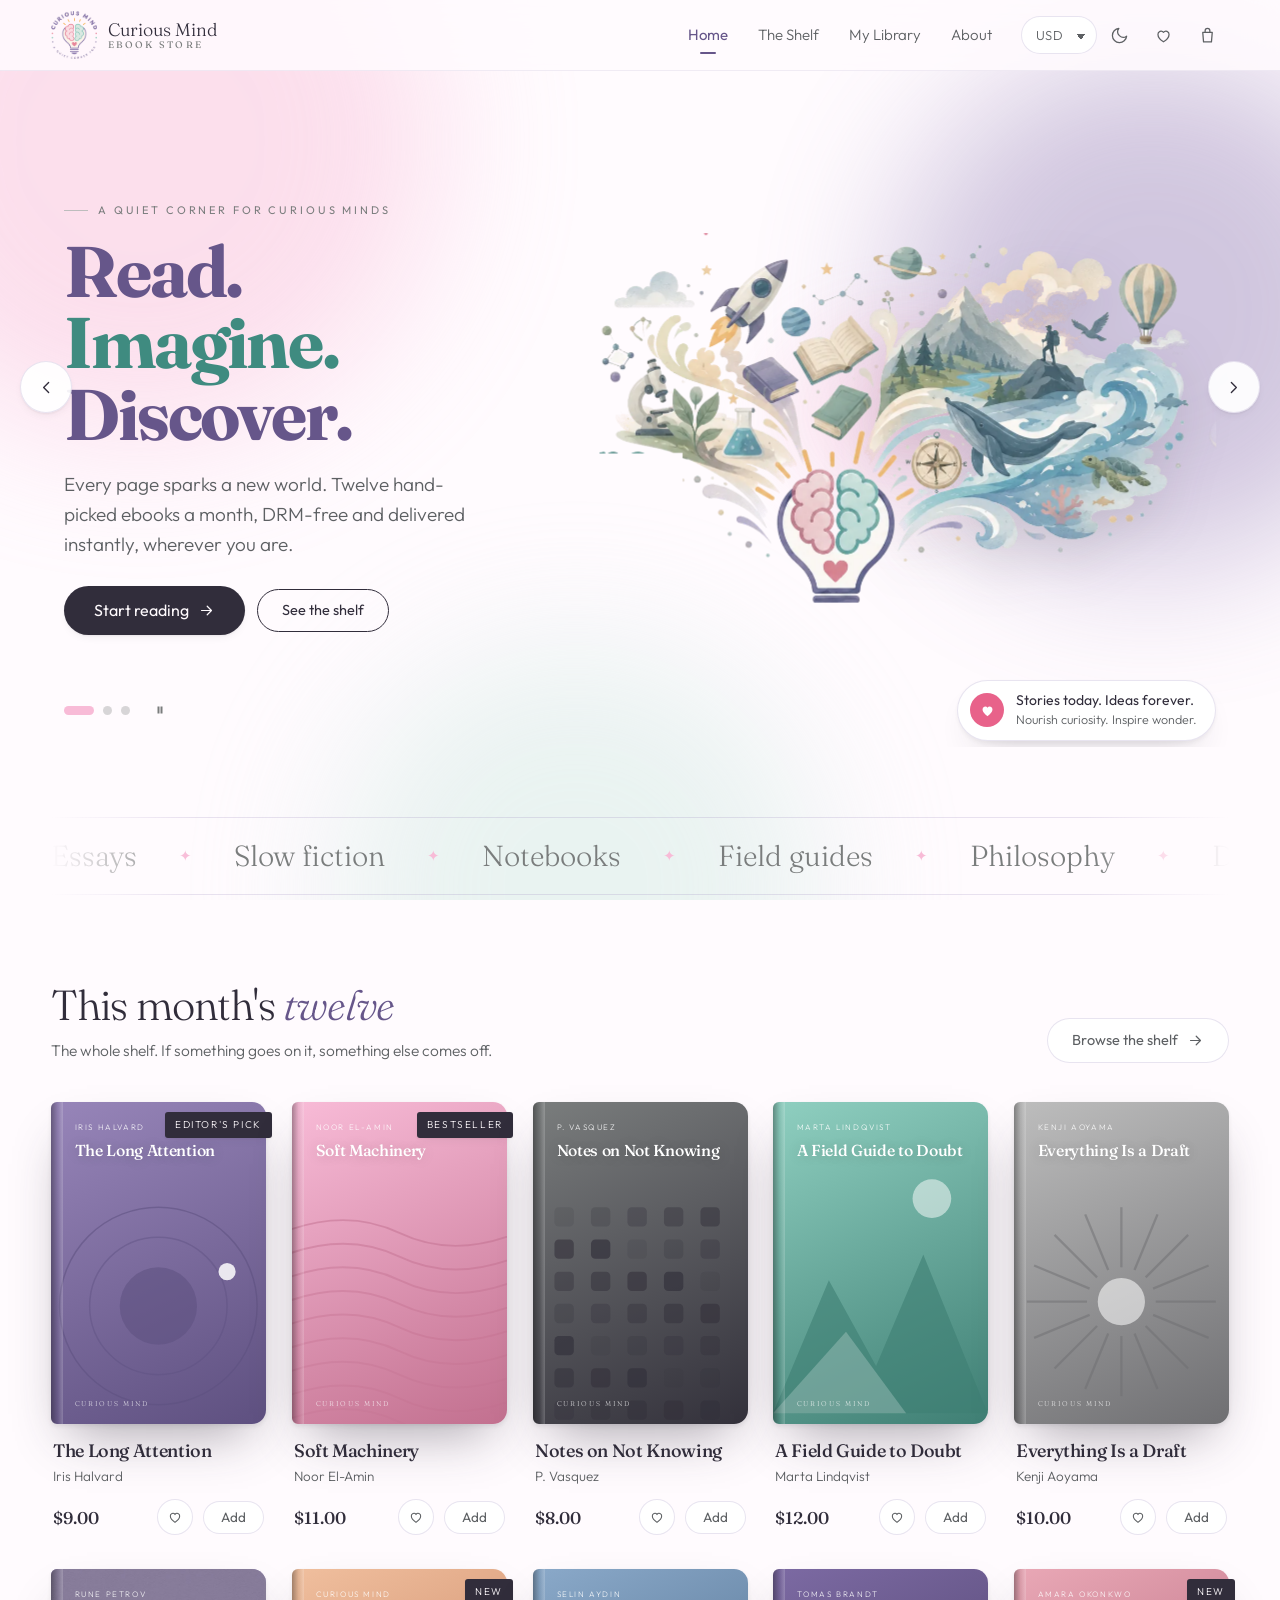
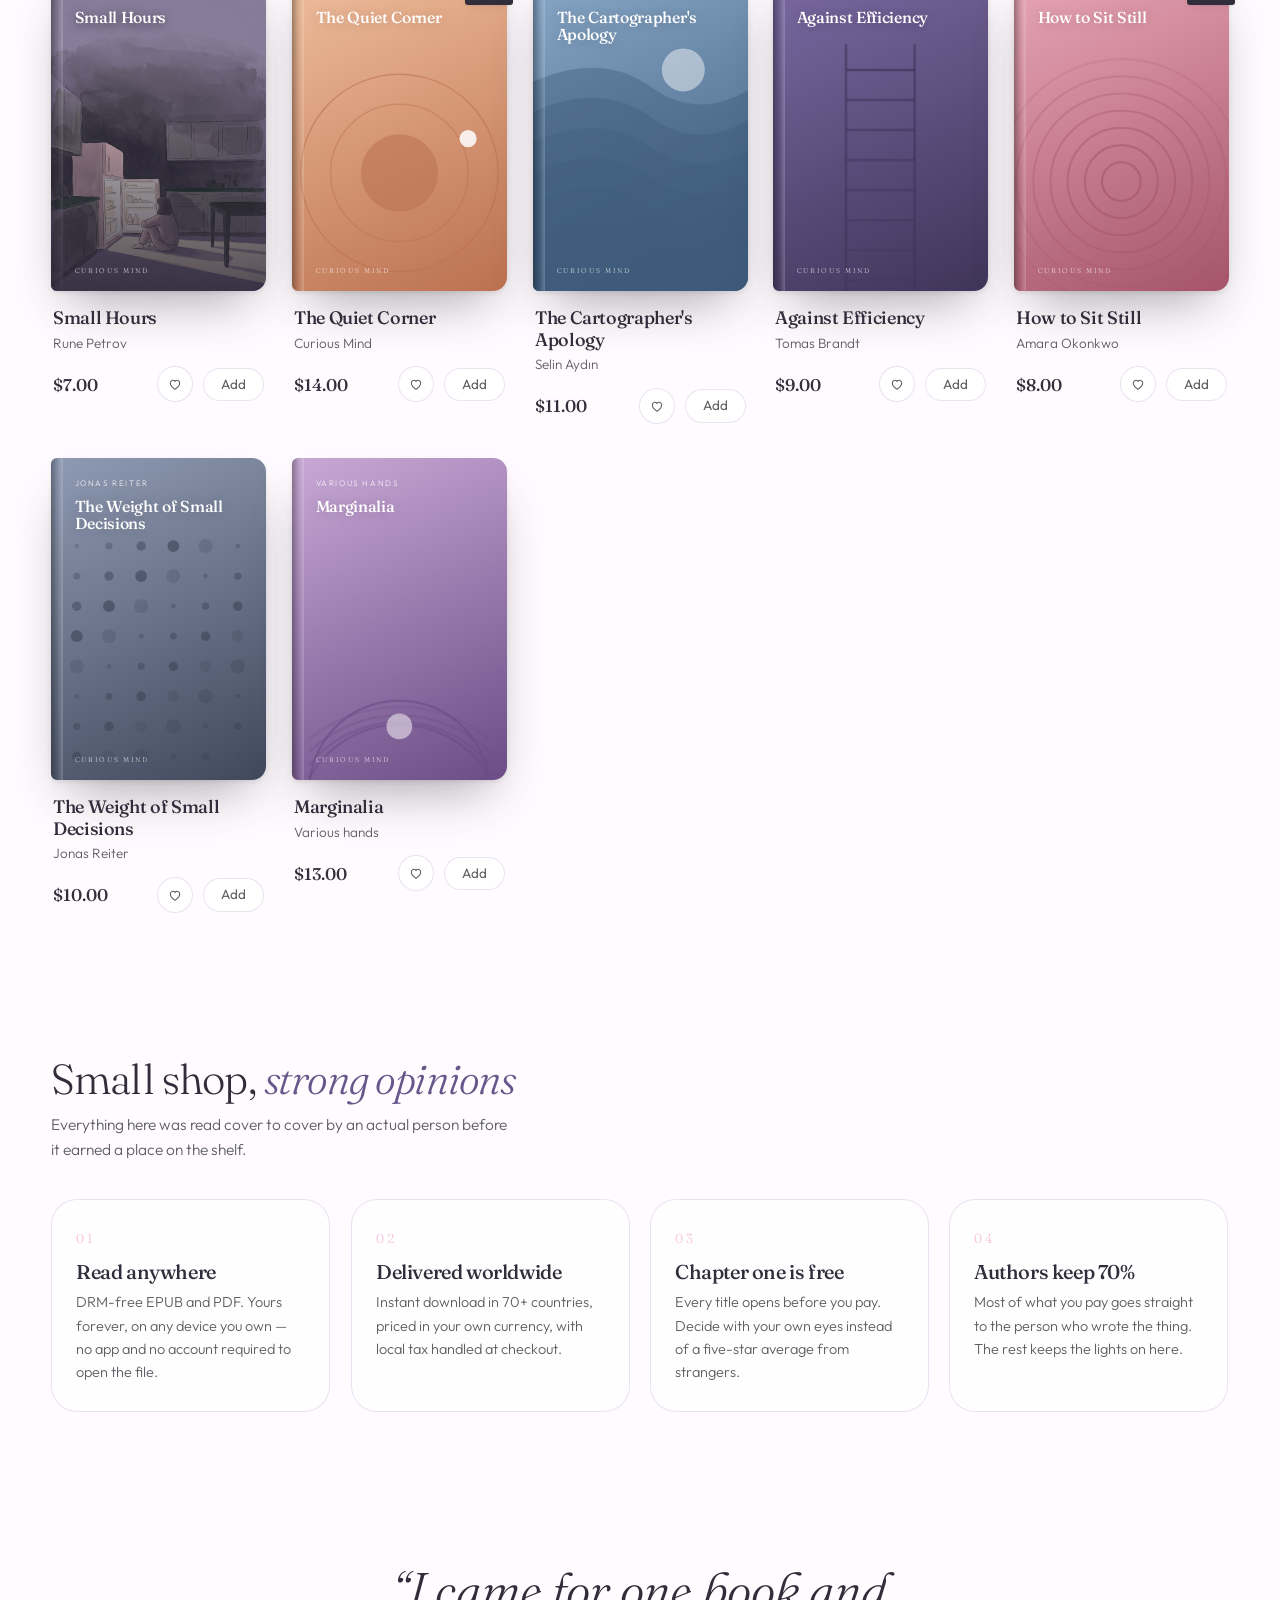
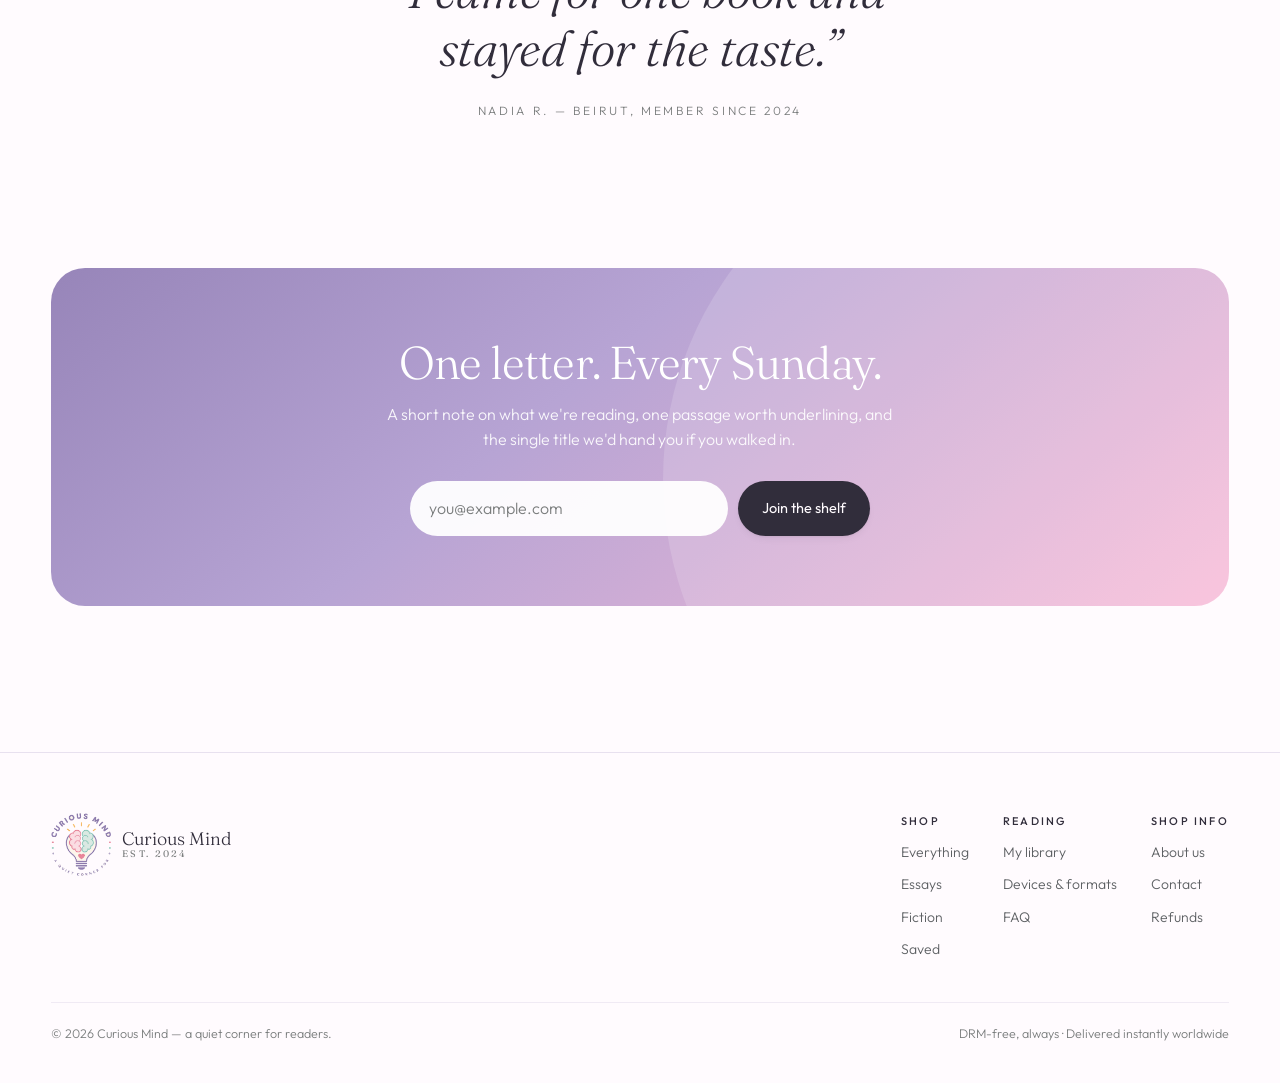
==== commit 671cadb4: "Convert images to WebP — 4.15MB of PNGs down to 0.44MB Hero layer art, logos and hero illustrations " ====
--- a/index.html
+++ b/index.html
@@ -35,14 +35,14 @@
         <div class="h3-art">
           <div class="dlayer" data-depth="0.25" style="transform:translateZ(-170px)"><span class="glowblob"></span></div>
           <div class="hero-layers" id="heroLayers" role="img" aria-label="A lightbulb with a brain inside, from which a rocket, books, mountains, a whale and a hot-air balloon pour out">
-            <span class="hl-item hl-sky" style="left:0.348%;top:0.000%;width:82.261%;--z:-260px;--dur:17s;--dy:-10px;--dx:8px;--rot:0deg;--del:0s" data-depth="0.35" data-par="0.20"><img src="assets/layers/layer-sky.png" alt="" width="946" height="256" loading="lazy" decoding="async"></span>
-            <span class="hl-item hl-balloon" style="left:84.261%;top:7.660%;width:10.522%;--z:-200px;--dur:13s;--dy:-26px;--dx:12px;--rot:2.5deg;--del:1.1s" data-depth="0.51" data-par="0.26"><img src="assets/layers/layer-balloon.png" alt="" width="121" height="194" loading="lazy" decoding="async"></span>
-            <span class="hl-item hl-scene" style="left:42.957%;top:5.816%;width:52.696%;--z:-120px;--dur:15s;--dy:-8px;--dx:0px;--rot:0deg;--del:0.4s" data-depth="0.67" data-par="0.13"><img src="assets/layers/layer-scene.png" alt="" width="606" height="560" loading="eager" decoding="async"></span>
-            <span class="hl-item hl-rocket" style="left:7.826%;top:6.383%;width:26.696%;--z:-40px;--dur:9s;--dy:-24px;--dx:16px;--rot:3deg;--del:0.2s" data-depth="0.83" data-par="0.30"><img src="assets/layers/layer-rocket.png" alt="" width="307" height="399" loading="lazy" decoding="async"></span>
-            <span class="hl-item hl-books" style="left:31.304%;top:22.553%;width:28.522%;--z:20px;--dur:11s;--dy:-18px;--dx:-8px;--rot:-2deg;--del:0.8s" data-depth="0.99" data-par="0.22"><img src="assets/layers/layer-books.png" alt="" width="328" height="328" loading="lazy" decoding="async"></span>
-            <span class="hl-item hl-lab" style="left:2.609%;top:34.468%;width:29.478%;--z:0px;--dur:14s;--dy:-11px;--dx:-6px;--rot:1.2deg;--del:1.5s" data-depth="1.15" data-par="0.16"><img src="assets/layers/layer-lab.png" alt="" width="339" height="318" loading="lazy" decoding="async"></span>
-            <span class="hl-item hl-sparks" style="left:0.000%;top:36.879%;width:100.000%;--z:60px;--dur:10s;--dy:-14px;--dx:6px;--rot:0deg;--del:0.6s" data-depth="1.31" data-par="0.24"><img src="assets/layers/layer-sparks.png" alt="" width="1150" height="362" loading="lazy" decoding="async"></span>
-            <span class="hl-item hl-bulb" style="left:28.696%;top:64.539%;width:19.304%;--z:90px;--dur:7s;--dy:-9px;--dx:0px;--rot:0deg;--del:0s" data-depth="1.47" data-par="0.08"><img src="assets/layers/layer-bulb.png" alt="" width="222" height="250" loading="eager" decoding="async"></span>
+            <span class="hl-item hl-sky" style="left:0.348%;top:0.000%;width:82.261%;--z:-260px;--dur:17s;--dy:-10px;--dx:8px;--rot:0deg;--del:0s" data-depth="0.35" data-par="0.20"><img src="assets/layers/layer-sky.webp" alt="" width="946" height="256" loading="lazy" decoding="async"></span>
+            <span class="hl-item hl-balloon" style="left:84.261%;top:7.660%;width:10.522%;--z:-200px;--dur:13s;--dy:-26px;--dx:12px;--rot:2.5deg;--del:1.1s" data-depth="0.51" data-par="0.26"><img src="assets/layers/layer-balloon.webp" alt="" width="121" height="194" loading="lazy" decoding="async"></span>
+            <span class="hl-item hl-scene" style="left:42.957%;top:5.816%;width:52.696%;--z:-120px;--dur:15s;--dy:-8px;--dx:0px;--rot:0deg;--del:0.4s" data-depth="0.67" data-par="0.13"><img src="assets/layers/layer-scene.webp" alt="" width="606" height="560" loading="eager" decoding="async"></span>
+            <span class="hl-item hl-rocket" style="left:7.826%;top:6.383%;width:26.696%;--z:-40px;--dur:9s;--dy:-24px;--dx:16px;--rot:3deg;--del:0.2s" data-depth="0.83" data-par="0.30"><img src="assets/layers/layer-rocket.webp" alt="" width="307" height="399" loading="lazy" decoding="async"></span>
+            <span class="hl-item hl-books" style="left:31.304%;top:22.553%;width:28.522%;--z:20px;--dur:11s;--dy:-18px;--dx:-8px;--rot:-2deg;--del:0.8s" data-depth="0.99" data-par="0.22"><img src="assets/layers/layer-books.webp" alt="" width="328" height="328" loading="lazy" decoding="async"></span>
+            <span class="hl-item hl-lab" style="left:2.609%;top:34.468%;width:29.478%;--z:0px;--dur:14s;--dy:-11px;--dx:-6px;--rot:1.2deg;--del:1.5s" data-depth="1.15" data-par="0.16"><img src="assets/layers/layer-lab.webp" alt="" width="339" height="318" loading="lazy" decoding="async"></span>
+            <span class="hl-item hl-sparks" style="left:0.000%;top:36.879%;width:100.000%;--z:60px;--dur:10s;--dy:-14px;--dx:6px;--rot:0deg;--del:0.6s" data-depth="1.31" data-par="0.24"><img src="assets/layers/layer-sparks.webp" alt="" width="1150" height="362" loading="lazy" decoding="async"></span>
+            <span class="hl-item hl-bulb" style="left:28.696%;top:64.539%;width:19.304%;--z:90px;--dur:7s;--dy:-9px;--dx:0px;--rot:0deg;--del:0s" data-depth="1.47" data-par="0.08"><img src="assets/layers/layer-bulb.webp" alt="" width="222" height="250" loading="eager" decoding="async"></span>
           </div>
         </div>
       </article>
--- a/assets/site.css
+++ b/assets/site.css
@@ -222,6 +222,13 @@
 .cover .gloss{position:absolute;inset:0;z-index:4;pointer-events:none;opacity:0;transition:opacity .6s var(--ease);
   background:linear-gradient(105deg,rgba(255,255,255,.4) 0%,rgba(255,255,255,0) 34%,rgba(255,255,255,0) 66%,rgba(255,255,255,.16) 100%)}
 .cover svg.art{position:absolute;inset:0;width:100%;height:100%;display:block}
+/* generated cover art, when it exists, sits over the drawn one and fades in */
+.cover .coverimg{position:absolute;inset:0;width:100%;height:100%;object-fit:cover;z-index:2;
+  opacity:0;transition:opacity .7s var(--ease)}
+.cover.img-in .coverimg{opacity:1}
+/* over a real image the title needs its own footing */
+.cover.has-img .ctx{background:linear-gradient(to top,rgba(35,30,45,.78) 0%,rgba(35,30,45,.42) 42%,rgba(35,30,45,0) 74%)}
+.cover.has-img .ctx h3{text-shadow:0 2px 10px rgba(0,0,0,.5)}
 .cover .ctx{position:absolute;inset:0;z-index:5;padding:9% 8% 7% 11%;display:flex;flex-direction:column;gap:.5em}
 .cover .ctx .by{font-size:clamp(8px,2.4cqw,10px);letter-spacing:.2em;text-transform:uppercase;color:rgba(255,255,255,.86)}
 .cover .ctx h3{font-size:clamp(14px,7.4cqw,23px);line-height:1.06;color:#fff;text-shadow:0 1px 14px rgba(0,0,0,.2)}
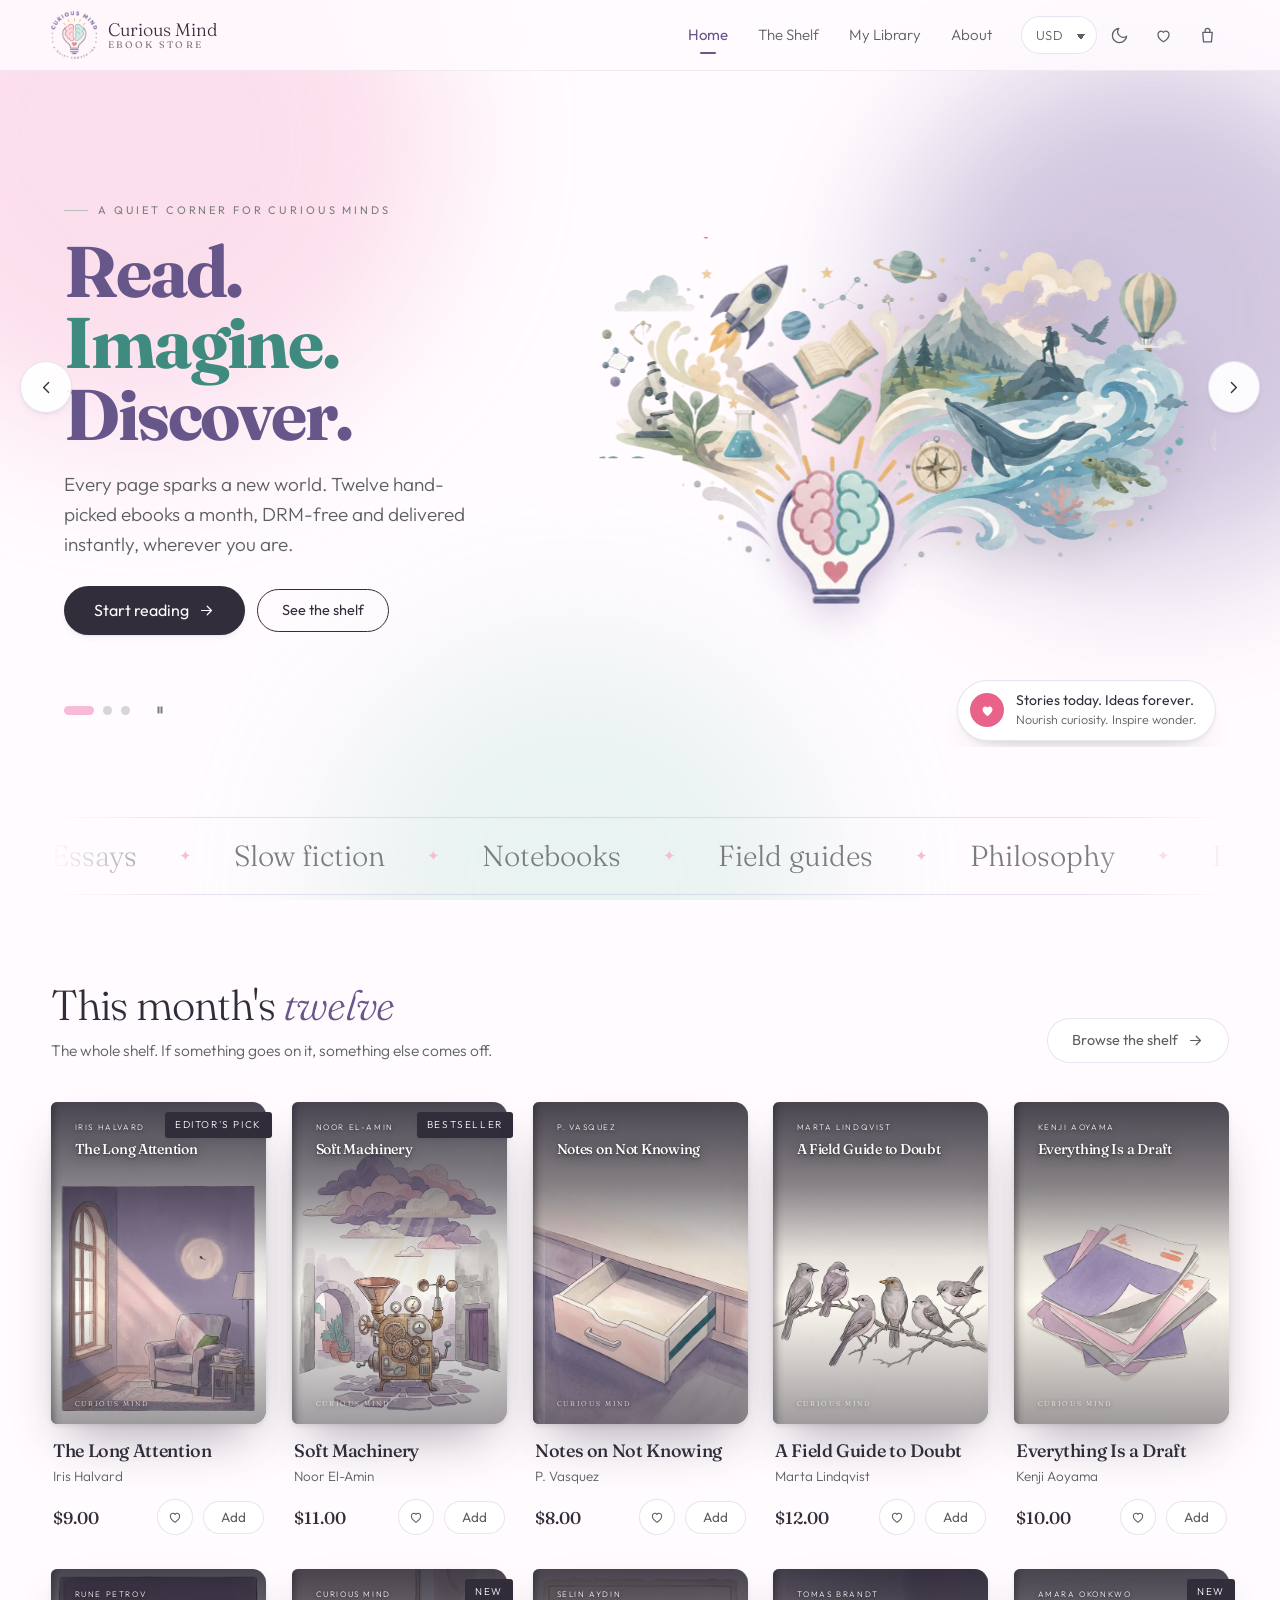
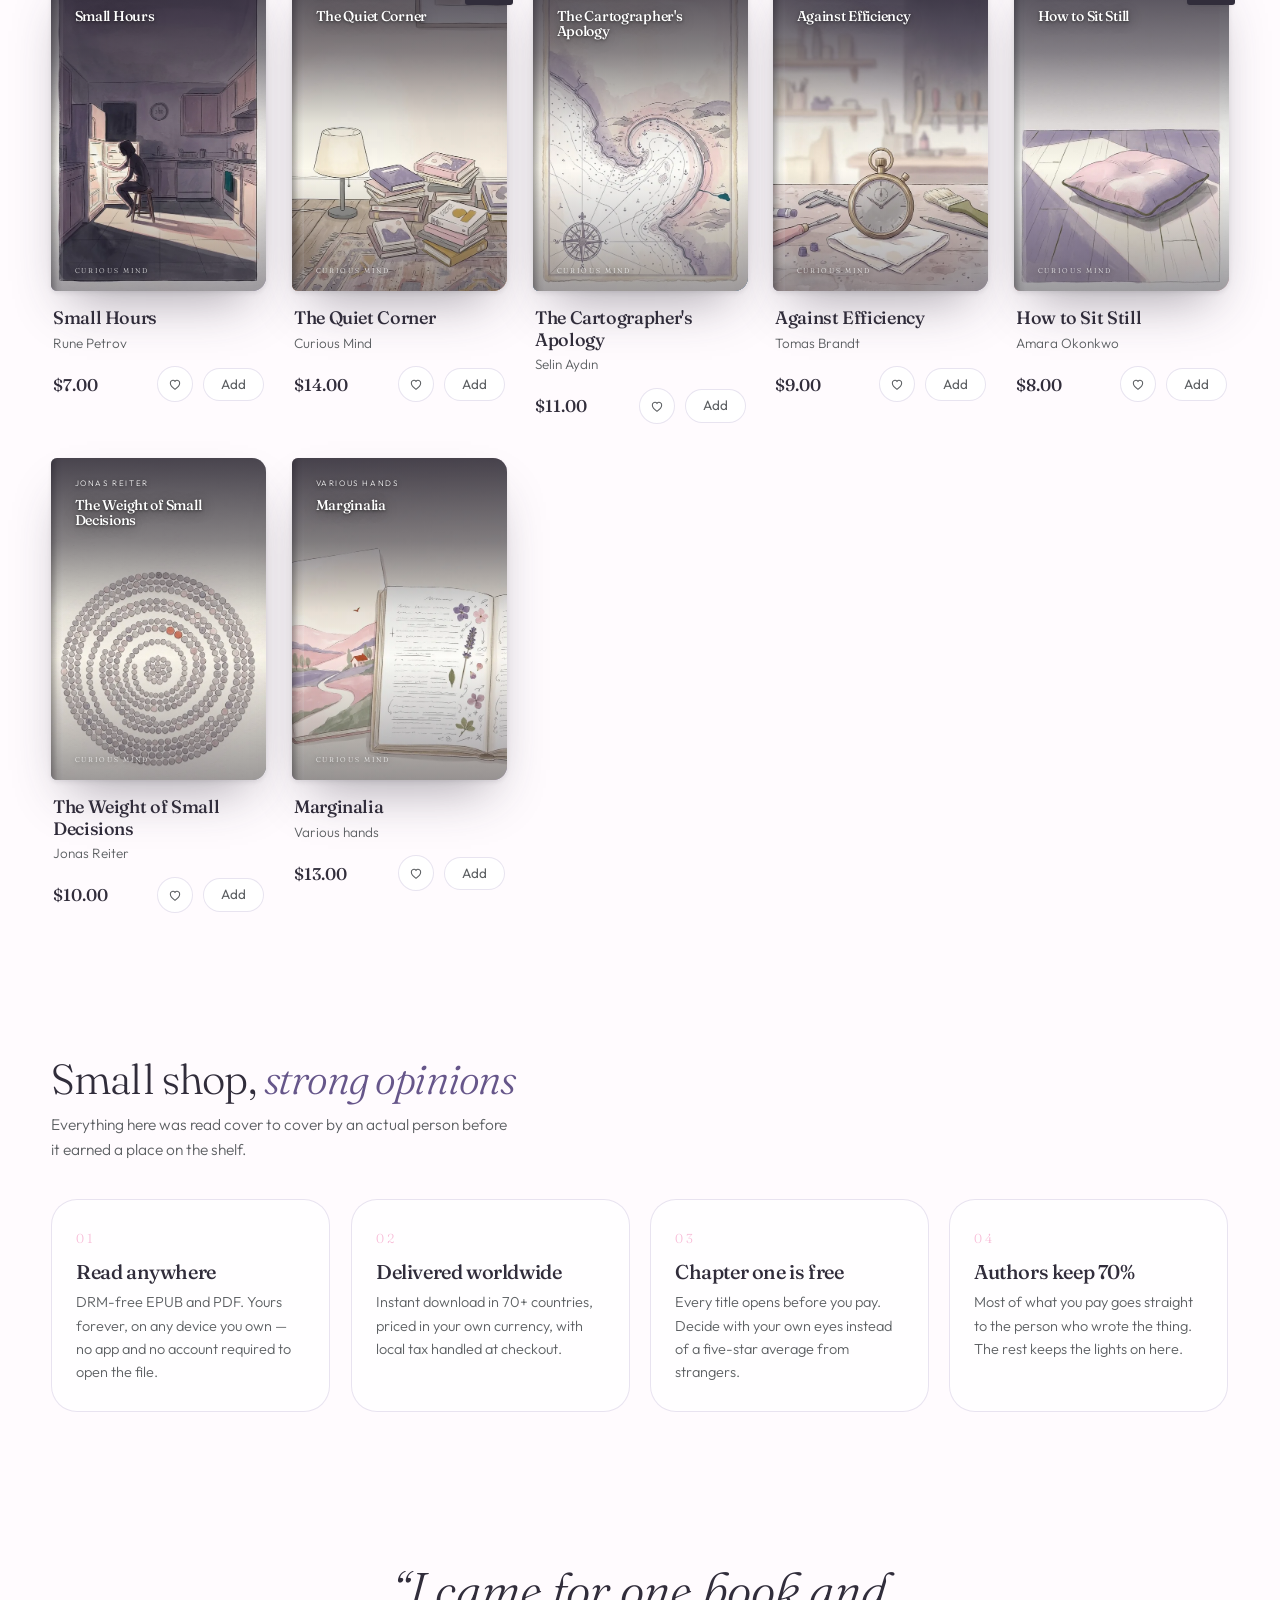
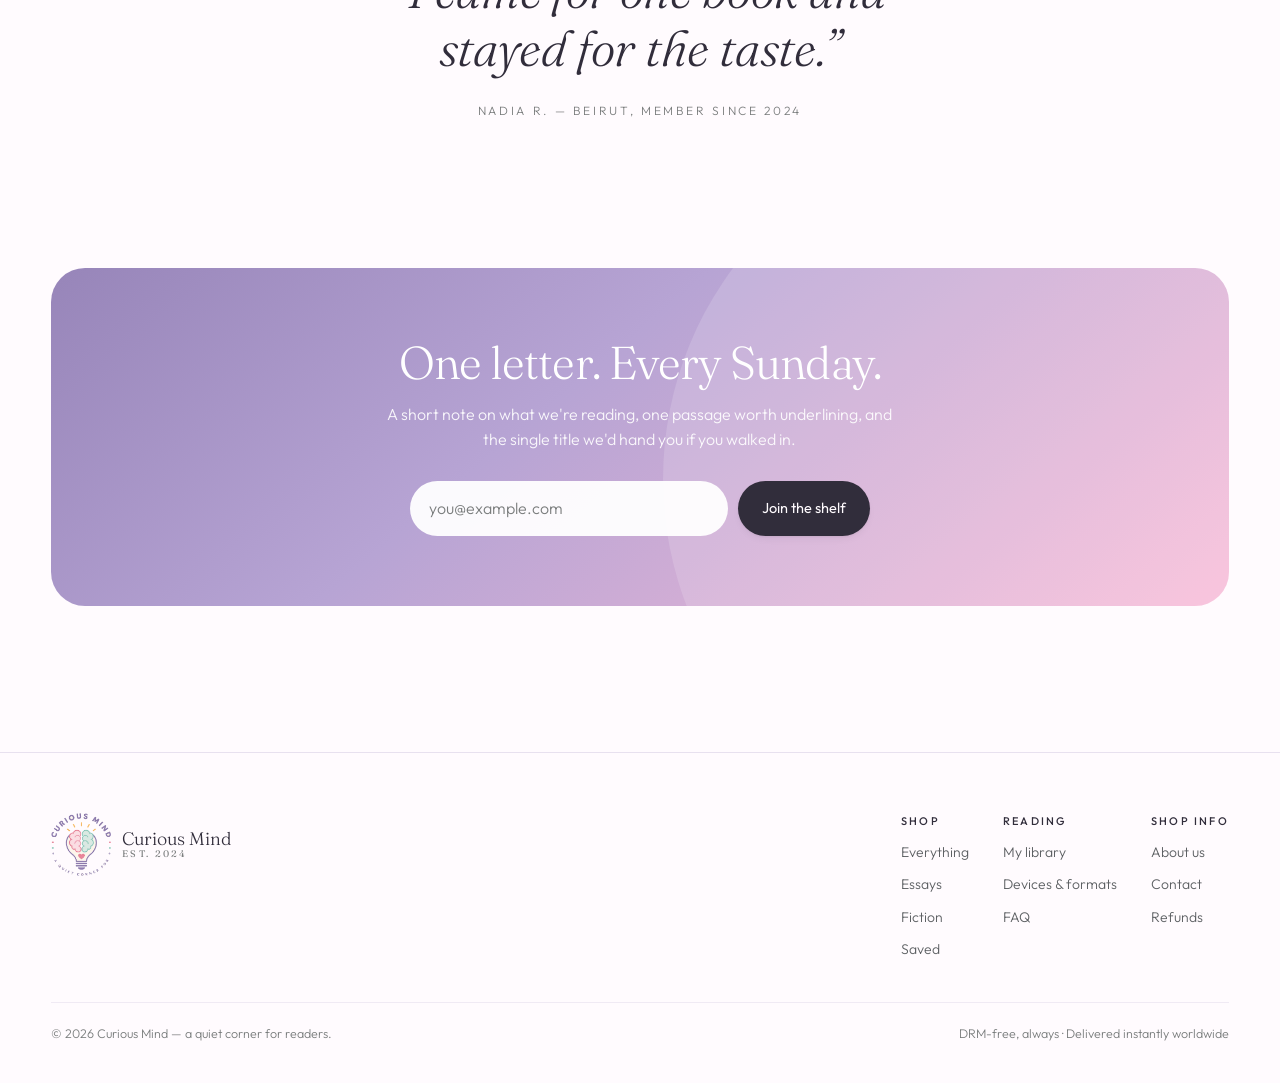
==== commit b4cdb39a: "Add the twelve book covers, generated and sized for the web Covers are generated through the local G" ====
--- a/index.html
+++ b/index.html
@@ -10,6 +10,8 @@
 <link rel="preconnect" href="https://fonts.googleapis.com">
 <link rel="preconnect" href="https://fonts.gstatic.com" crossorigin>
 <link href="https://fonts.googleapis.com/css2?family=Fraunces:ital,opsz,wght@0,9..144,300;0,9..144,500;0,9..144,700;1,9..144,300;1,9..144,500&family=Outfit:wght@300;400;500;600&display=swap" rel="stylesheet">
+<link rel="preload" as="image" href="assets/layers/layer-scene.webp" fetchpriority="high">
+<link rel="preload" as="image" href="assets/layers/layer-bulb.webp" fetchpriority="high">
 <link rel="stylesheet" href="assets/site.css">
 <link rel="stylesheet" href="assets/pages.css">
 <link rel="stylesheet" href="assets/hero.css">
--- a/assets/site.css
+++ b/assets/site.css
@@ -226,9 +226,16 @@
 .cover .coverimg{position:absolute;inset:0;width:100%;height:100%;object-fit:cover;z-index:2;
   opacity:0;transition:opacity .7s var(--ease)}
 .cover.img-in .coverimg{opacity:1}
-/* over a real image the title needs its own footing */
-.cover.has-img .ctx{background:linear-gradient(to top,rgba(35,30,45,.78) 0%,rgba(35,30,45,.42) 42%,rgba(35,30,45,0) 74%)}
-.cover.has-img .ctx h3{text-shadow:0 2px 10px rgba(0,0,0,.5)}
+/* Over real artwork the type needs its own footing. The title sits at the top
+   and the imprint at the foot, so the scrim darkens both ends and leaves the
+   middle of the illustration clear. */
+.cover.has-img .ctx{background:linear-gradient(to bottom,
+  rgba(28,23,38,.80) 0%, rgba(28,23,38,.52) 26%, rgba(28,23,38,.10) 48%,
+  rgba(28,23,38,0) 62%, rgba(28,23,38,.42) 100%)}
+.cover.has-img .ctx h3{text-shadow:0 1px 3px rgba(0,0,0,.55),0 2px 14px rgba(0,0,0,.4);
+  font-size:clamp(13px,6.6cqw,21px)}
+.cover.has-img .ctx .by{color:rgba(255,255,255,.94);text-shadow:0 1px 4px rgba(0,0,0,.6)}
+.cover.has-img .ctx .mark{color:rgba(255,255,255,.82);text-shadow:0 1px 4px rgba(0,0,0,.5)}
 .cover .ctx{position:absolute;inset:0;z-index:5;padding:9% 8% 7% 11%;display:flex;flex-direction:column;gap:.5em}
 .cover .ctx .by{font-size:clamp(8px,2.4cqw,10px);letter-spacing:.2em;text-transform:uppercase;color:rgba(255,255,255,.86)}
 .cover .ctx h3{font-size:clamp(14px,7.4cqw,23px);line-height:1.06;color:#fff;text-shadow:0 1px 14px rgba(0,0,0,.2)}
--- a/assets/hero.css
+++ b/assets/hero.css
@@ -58,8 +58,8 @@
 
 /* soft light behind the art */
 .glowblob{width:78%;aspect-ratio:1.25;border-radius:50%;
-  background:radial-gradient(closest-side,color-mix(in srgb,var(--blush) 70%,transparent),transparent 72%);
-  filter:blur(22px);opacity:.75}
+  background:radial-gradient(closest-side,color-mix(in srgb,var(--blush) 62%,transparent),transparent 78%);
+  opacity:.75}
 html[data-theme="dark"] .glowblob{opacity:.32}
 
 /* ---- the illustration, one element per layer ---- */
@@ -86,10 +86,23 @@
   50%{transform:translate3d(var(--dx,0px),var(--dy,-14px),0) rotate(var(--rot,0deg))}
 }
 /* the bulb is the anchor of the composition — it glows instead of drifting far */
-.hero-layers .hl-bulb img{filter:drop-shadow(0 0 0 rgba(248,187,215,0));animation:hlglow 6s ease-in-out infinite}
+.hero-layers .hl-bulb img{filter:drop-shadow(0 8px 20px rgba(151,133,185,.42));
+  animation:hlbob 6s ease-in-out infinite}
+@keyframes hlbob{
+  0%,100%{transform:translate3d(0,0,0)}
+  50%{transform:translate3d(0,-9px,0)}
+}
+/* the glow is its own composited layer: animating opacity/transform keeps the
+   bulb's drop-shadow static, so the big alpha image never re-rasterizes */
+.hero-layers .hl-bulb::after{
+  content:"";position:absolute;left:50%;top:52%;width:155%;aspect-ratio:1;
+  border-radius:50%;pointer-events:none;z-index:-1;
+  background:radial-gradient(closest-side,rgba(248,187,215,.6),rgba(248,187,215,0) 70%);
+  transform:translate3d(-50%,-50%,0);will-change:opacity,transform;
+  animation:hlglow 6s ease-in-out infinite}
 @keyframes hlglow{
-  0%,100%{transform:translate3d(0,0,0);filter:drop-shadow(0 6px 16px rgba(151,133,185,.28))}
-  50%{transform:translate3d(0,-9px,0);filter:drop-shadow(0 10px 26px rgba(248,187,215,.65))}
+  0%,100%{opacity:.3;transform:translate3d(-50%,-50%,0) scale(.86)}
+  50%{opacity:.85;transform:translate3d(-50%,-50%,0) scale(1.06)}
 }
 .hero-layers .hl-scene img{filter:drop-shadow(0 22px 26px rgba(49,45,59,.14))}
 html[data-theme="dark"] .hero-layers img{filter:drop-shadow(0 18px 26px rgba(0,0,0,.5))}
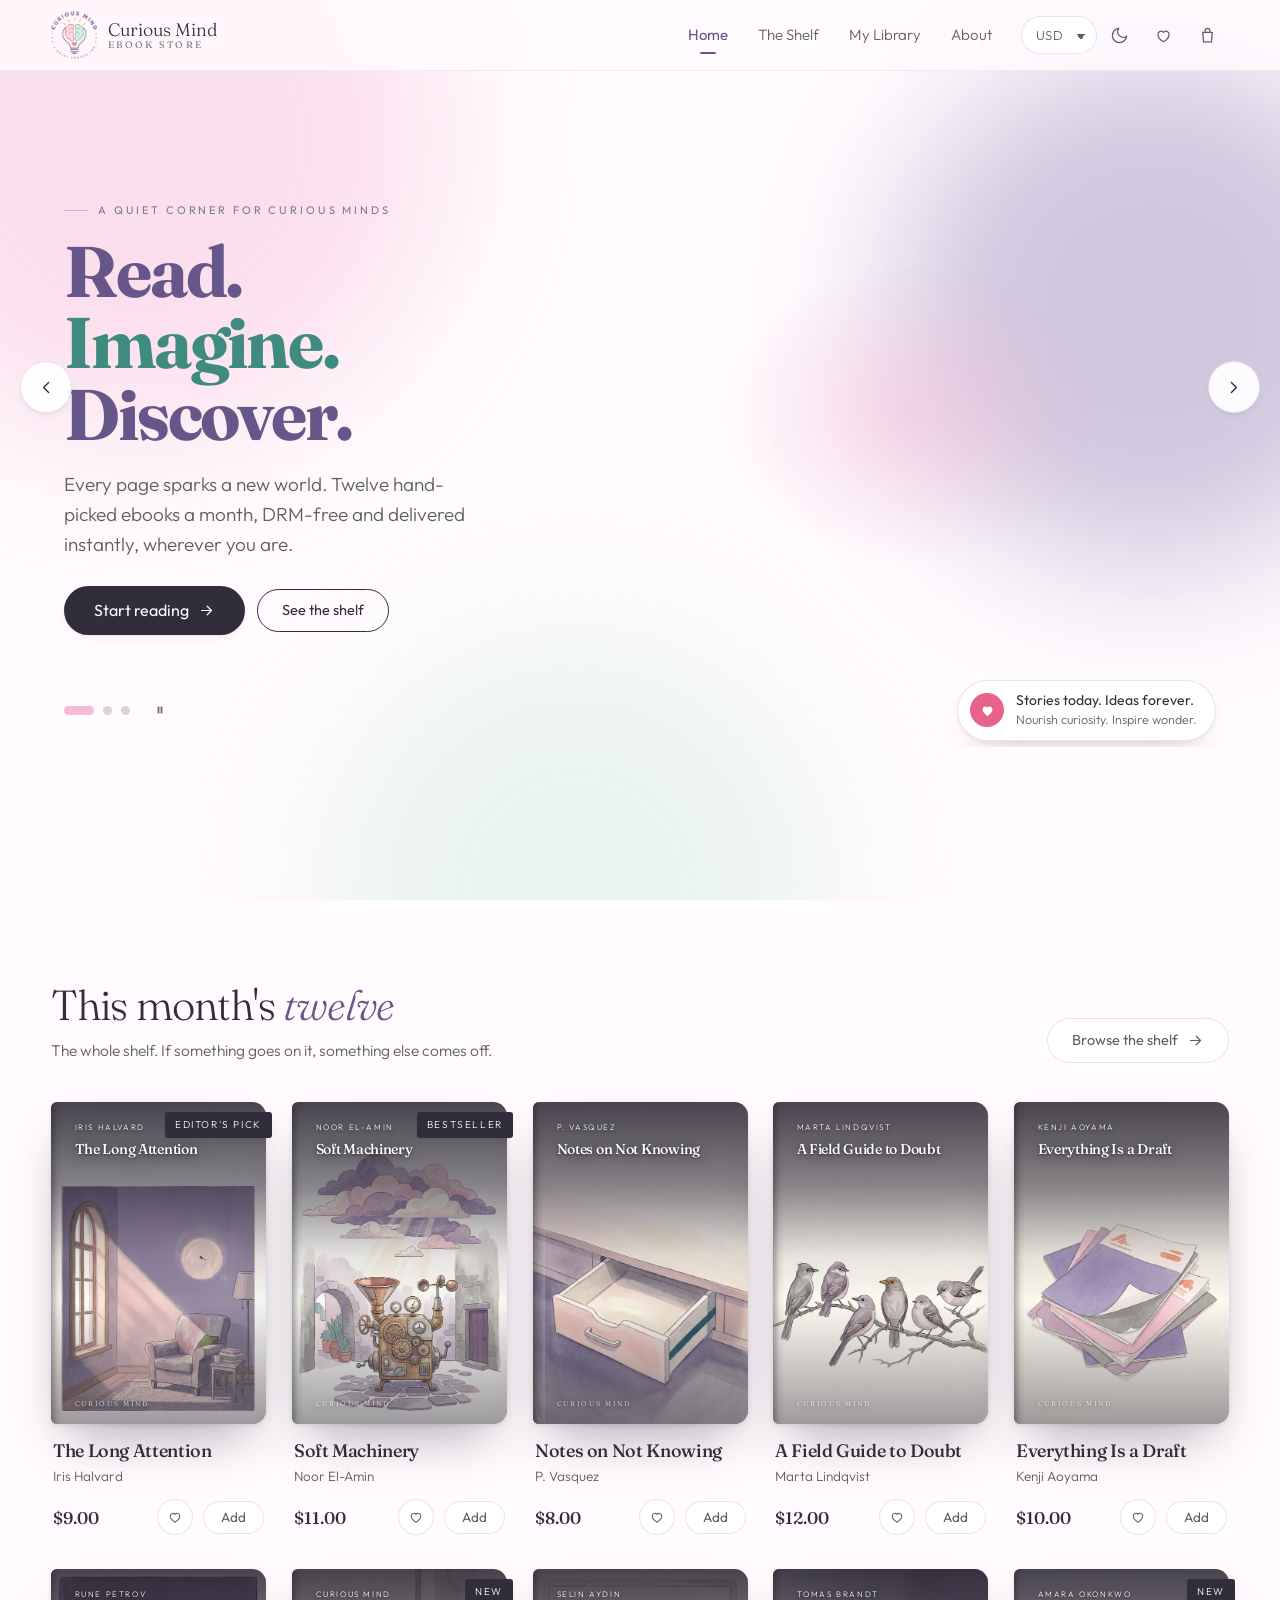
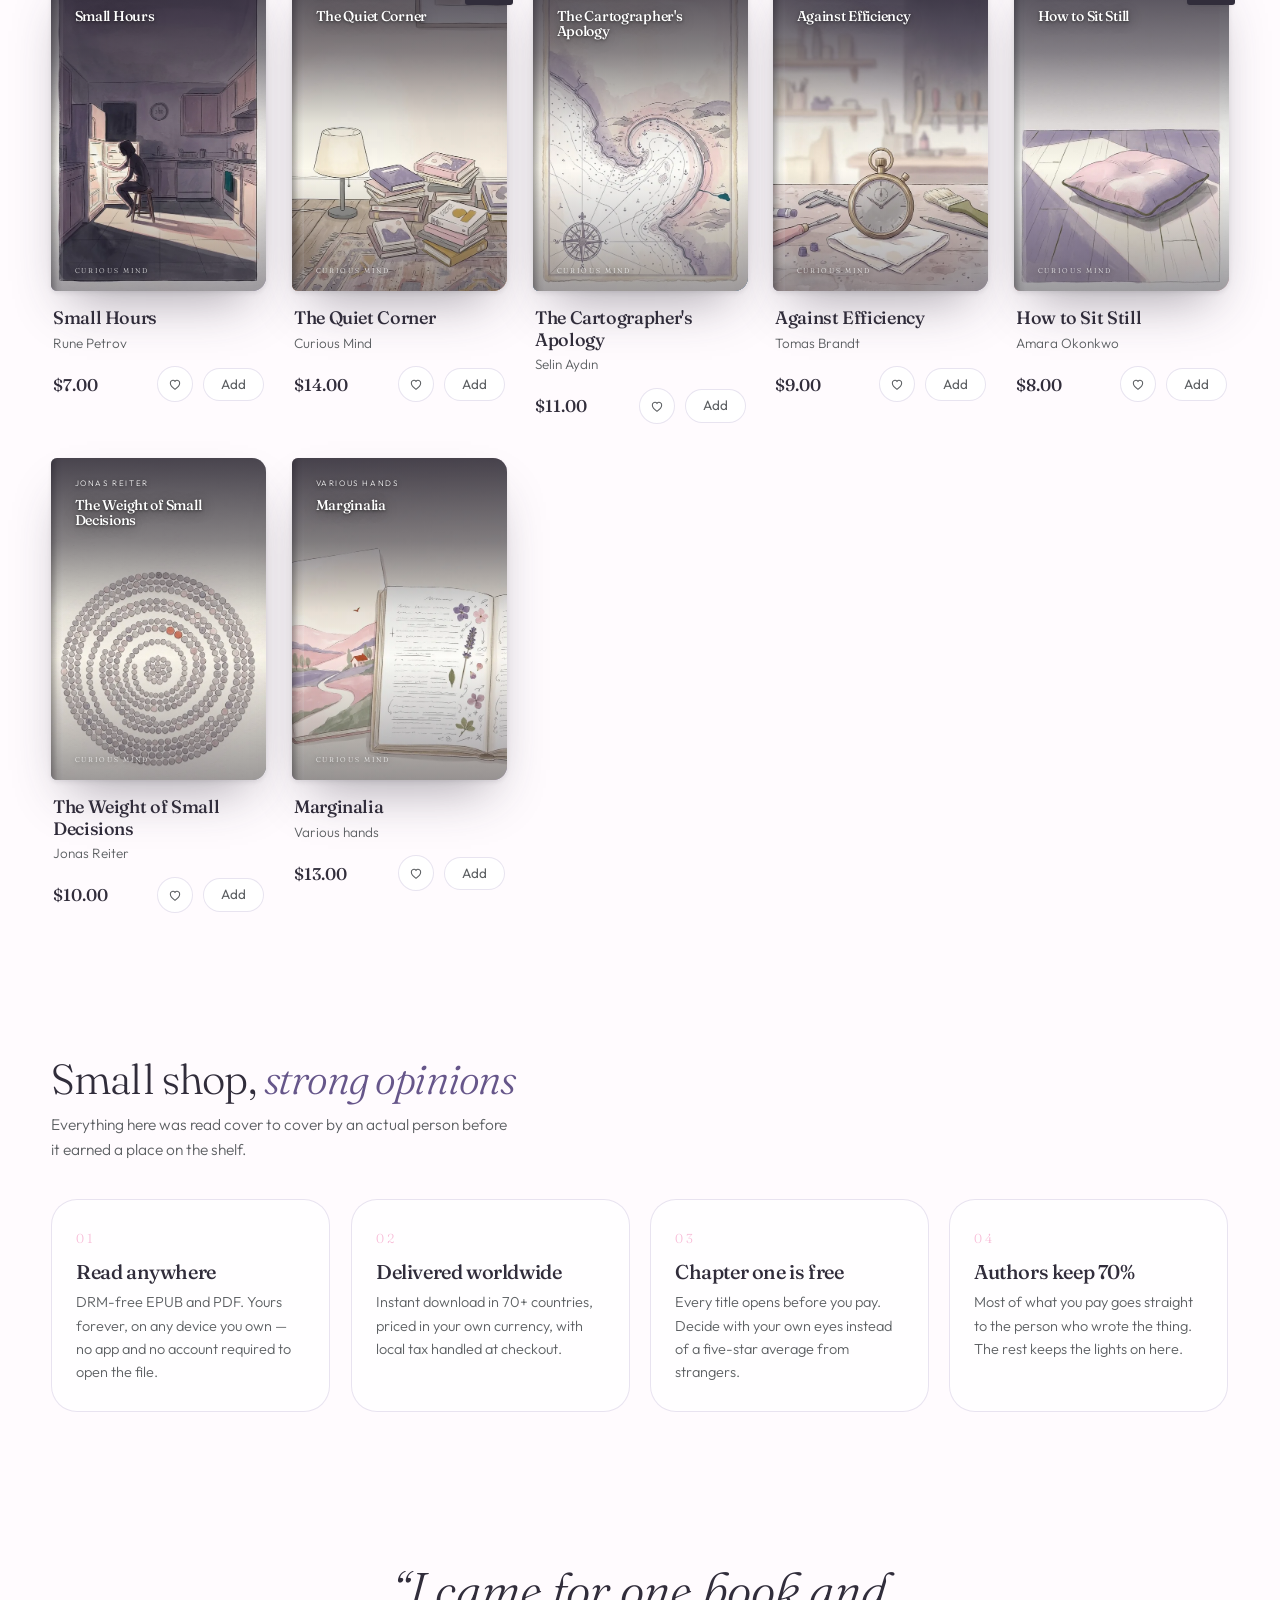
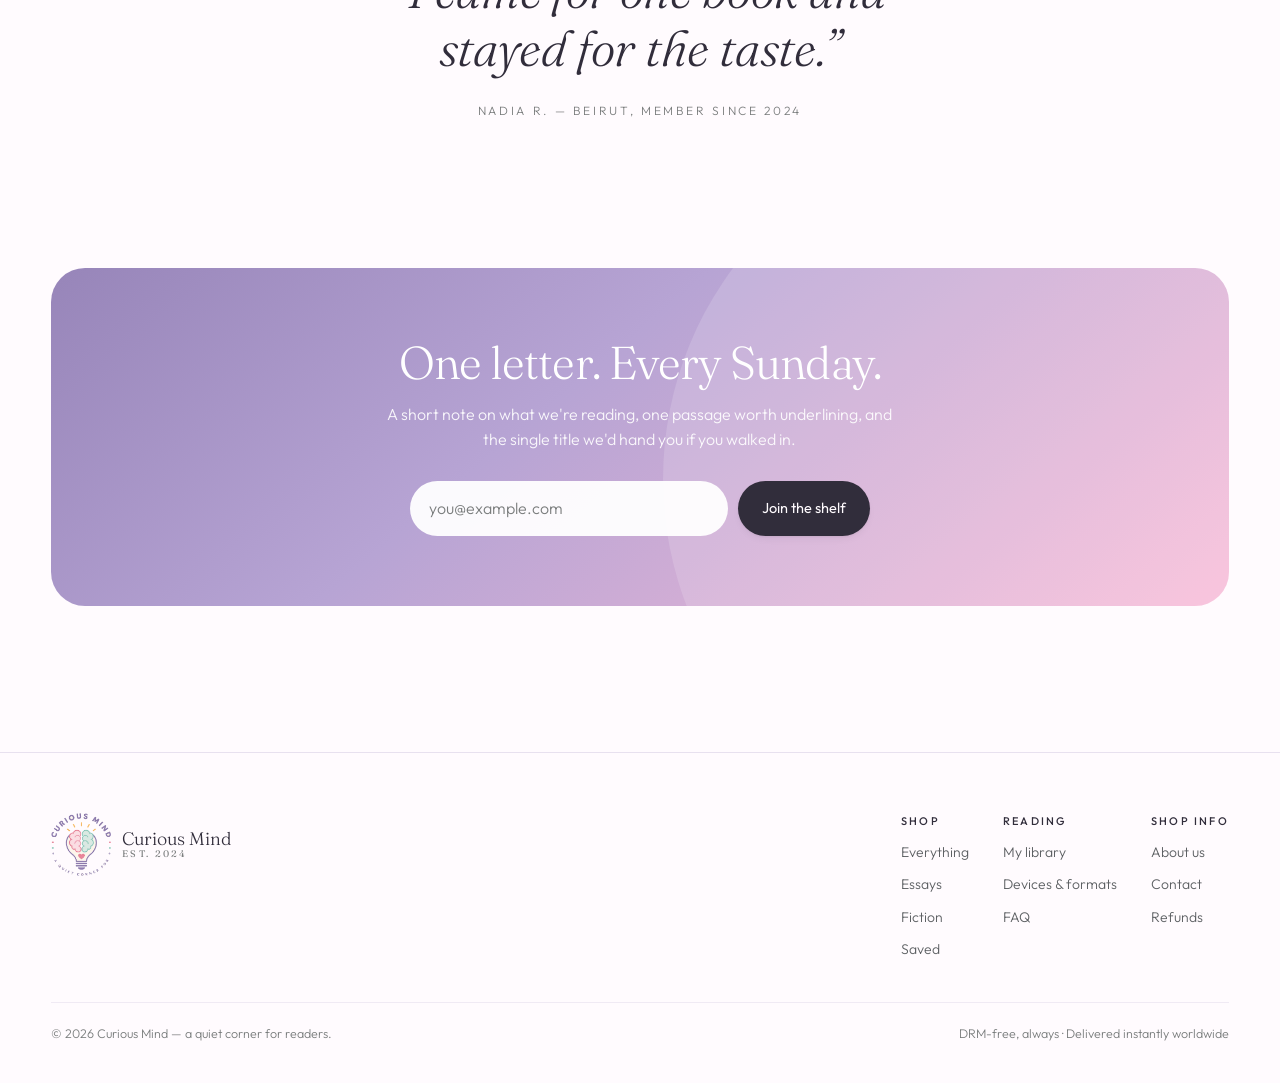
==== commit 8e451ab0: "Illustrate slides 2 and 3, and make the phone fast Slides 2 and 3 now carry generated illustrations " ====
--- a/index.html
+++ b/index.html
@@ -5,6 +5,22 @@
 <meta name="viewport" content="width=device-width, initial-scale=1">
 <title>Curious Mind — a quiet corner for ebooks</title>
 <meta name="description" content="A small ebook store for slow readers. Twelve hand-picked, DRM-free titles a month, delivered instantly worldwide.">
+<meta name="theme-color" content="#FFFBFE" media="(prefers-color-scheme: light)">
+<meta name="theme-color" content="#15131c" media="(prefers-color-scheme: dark)">
+<meta property="og:type" content="website">
+<meta property="og:site_name" content="Curious Mind">
+<meta property="og:title" content="Curious Mind — a quiet corner for curious minds">
+<meta property="og:description" content="Stories today. Ideas forever. A small ebook shop: twelve hand-picked, DRM-free books a month, delivered instantly worldwide.">
+<meta property="og:url" content="https://digitaldotdeveloper.github.io/curious-mind/">
+<meta property="og:image" content="https://digitaldotdeveloper.github.io/curious-mind/assets/og.jpg">
+<meta property="og:image:width" content="1200">
+<meta property="og:image:height" content="630">
+<meta property="og:image:alt" content="Curious Mind — a lightbulb pouring out books, mountains, a whale and a hot-air balloon">
+<meta name="twitter:card" content="summary_large_image">
+<meta name="twitter:title" content="Curious Mind — a quiet corner for curious minds">
+<meta name="twitter:description" content="Stories today. Ideas forever. A small ebook shop: twelve hand-picked, DRM-free books a month, delivered instantly worldwide.">
+<meta name="twitter:image" content="https://digitaldotdeveloper.github.io/curious-mind/assets/og.jpg">
+<link rel="canonical" href="https://digitaldotdeveloper.github.io/curious-mind/">
 <link rel="icon" href="assets/favicon.ico">
 <link rel="apple-touch-icon" href="assets/logo-180.png">
 <link rel="preconnect" href="https://fonts.googleapis.com">
@@ -16,7 +32,19 @@
 <link rel="stylesheet" href="assets/pages.css">
 <link rel="stylesheet" href="assets/hero.css">
 </head>
-<body>
+<body class="pl-lock">
+<div class="pl" id="cmload" role="status" aria-label="Loading Curious Mind">
+  <div class="pl-in">
+    <img src="assets/logo.webp" alt="" width="92" height="96" fetchpriority="high">
+    <div>
+      <div class="pl-name">Curious Mind</div>
+      <div class="pl-slogan">Stories today. Ideas forever.</div>
+    </div>
+    <div class="pl-bar"><i class="pl-fill"></i></div>
+    <div class="pl-pct">0%</div>
+  </div>
+</div>
+
 <a class="skip" href="#main">Skip to content</a>
 
 <main id="main">
@@ -54,18 +82,28 @@
         <div class="h3-copy">
           <span class="eyebrow anim"><i></i> This month&rsquo;s shelf</span>
           <h2 class="anim"><span class="l1">Twelve books.</span><span class="l2">One shelf.</span><span class="l3">No algorithm.</span></h2>
-          <p class="sub anim">Spin the shelf and click any cover to open that book. If something goes on, something else comes off.</p>
+          <p class="sub anim">One shelf, twelve titles, chosen by a person. If something goes on, something else comes off — every cover below opens its own book.</p>
           <span class="h3-cta anim">
             <a class="btn btn-primary btn-lg" href="shop.html">Browse all twelve</a>
             <a class="btn btn-ghost" id="frontRead" href="shop.html">Read chapter one</a>
           </span>
         </div>
         <div class="h3-art">
-          <div class="dlayer" data-depth="0.2" style="transform:translateZ(-160px)"><span class="glowblob"></span></div>
-          <div class="h3-flow" id="flow" tabindex="0" role="group" aria-label="Book shelf — each cover opens that book">
-            <div class="flowtrack" id="flowtrack"></div>
+          <div class="dlayer" data-depth="0.22" style="transform:translateZ(-170px)"><span class="glowblob"></span></div>
+          <div class="hero-layers scene-shelf" role="img" aria-label="A floating bookshelf with books, an open book, a paper aeroplane, spectacles and a reading lamp drifting around it">
+            <span class="hl-item" style="left:25.781%;top:36.364%;width:48.438%;--z:-20px;--dur:13s;--dy:-6px;--dx:0px;--rot:0deg;--del:0.0s" data-depth="0.35" data-par="0.10"><img src="assets/scenes/shelf/obj01.webp" alt="" width="496" height="142" loading="lazy" decoding="async"></span>
+            <span class="hl-item" style="left:13.379%;top:6.993%;width:15.527%;--z:-94px;--dur:10.1s;--dy:-18px;--dx:14px;--rot:2.4deg;--del:0.5s" data-depth="0.49" data-par="0.23"><img src="assets/scenes/shelf/obj05.webp" alt="" width="159" height="159" loading="lazy" decoding="async"></span>
+            <span class="hl-item" style="left:63.574%;top:7.168%;width:20.801%;--z:-48px;--dur:11.7s;--dy:-15px;--dx:-12px;--rot:2.1deg;--del:0.9s" data-depth="0.63" data-par="0.20"><img src="assets/scenes/shelf/obj02.webp" alt="" width="213" height="151" loading="lazy" decoding="async"></span>
+            <span class="hl-item" style="left:37.988%;top:12.587%;width:13.379%;--z:-2px;--dur:13.3s;--dy:-25px;--dx:17px;--rot:-3.3deg;--del:1.4s" data-depth="0.77" data-par="0.31"><img src="assets/scenes/shelf/obj09.webp" alt="" width="137" height="79" loading="lazy" decoding="async"></span>
+            <span class="hl-item" style="left:4.785%;top:29.371%;width:8.594%;--z:44px;--dur:14.9s;--dy:-26px;--dx:-17px;--rot:3.3deg;--del:1.8s" data-depth="0.91" data-par="0.31"><img src="assets/scenes/shelf/obj10.webp" alt="" width="88" height="88" loading="lazy" decoding="async"></span>
+            <span class="hl-item" style="left:80.469%;top:36.364%;width:14.844%;--z:90px;--dur:8.5s;--dy:-20px;--dx:15px;--rot:2.7deg;--del:2.2s" data-depth="1.05" data-par="0.26"><img src="assets/scenes/shelf/obj06.webp" alt="" width="152" height="137" loading="lazy" decoding="async"></span>
+            <span class="hl-item" style="left:8.887%;top:60.839%;width:16.602%;--z:136px;--dur:10.1s;--dy:-16px;--dx:-13px;--rot:-2.2deg;--del:0.0s" data-depth="1.19" data-par="0.21"><img src="assets/scenes/shelf/obj03.webp" alt="" width="170" height="156" loading="lazy" decoding="async"></span>
+            <span class="hl-item" style="left:77.637%;top:67.133%;width:15.918%;--z:182px;--dur:11.7s;--dy:-18px;--dx:14px;--rot:2.4deg;--del:0.5s" data-depth="1.33" data-par="0.23"><img src="assets/scenes/shelf/obj04.webp" alt="" width="163" height="144" loading="lazy" decoding="async"></span>
+            <span class="hl-item" style="left:62.500%;top:67.133%;width:10.059%;--z:228px;--dur:13.3s;--dy:-25px;--dx:-17px;--rot:3.2deg;--del:0.9s" data-depth="1.47" data-par="0.30"><img src="assets/scenes/shelf/obj08.webp" alt="" width="103" height="143" loading="lazy" decoding="async"></span>
+            <span class="hl-item" style="left:50.781%;top:67.308%;width:9.277%;--z:274px;--dur:14.9s;--dy:-26px;--dx:17px;--rot:-3.3deg;--del:1.4s" data-depth="1.61" data-par="0.32"><img src="assets/scenes/shelf/obj11.webp" alt="" width="95" height="64" loading="lazy" decoding="async"></span>
+            <span class="hl-item" style="left:35.156%;top:68.531%;width:13.281%;--z:320px;--dur:8.5s;--dy:-21px;--dx:-15px;--rot:2.7deg;--del:1.8s" data-depth="1.75" data-par="0.26"><img src="assets/scenes/shelf/obj07.webp" alt="" width="136" height="136" loading="lazy" decoding="async"></span>
+            <span class="hl-item" style="left:4.688%;top:8.741%;width:90.625%;--z:70px;--dur:12s;--dy:-10px;--dx:5px;--rot:0deg;--del:2.2s" data-depth="1.89" data-par="0.22"><img src="assets/scenes/shelf/dust.webp" alt="" width="928" height="486" loading="lazy" decoding="async"></span>
           </div>
-          <div class="flowcaption" id="flowcap"><span class="sw"><b></b><span></span></span></div>
         </div>
       </article>
 
@@ -81,30 +119,17 @@
           </span>
         </div>
         <div class="h3-art">
-          <div class="dlayer" data-depth="0.2" style="transform:translateZ(-150px)"><span class="glowblob"></span></div>
-          <div class="dlayer" data-depth="0.7" style="transform:translateZ(-10px)">
-            <div class="book3d" aria-hidden="true">
-              <span class="bk-spine"></span>
-              <div class="bk-page">
-                <div class="pk">Chapter one &mdash; free</div>
-                <div class="ph2">The Room With No Clock</div>
-                <div class="cap">T</div>
-                <div class="ln"></div><div class="ln"></div><div class="ln"></div>
-                <div class="ln"></div><div class="ln"></div><div class="ln s"></div>
-                <div class="ln" style="margin-top:10px"></div><div class="ln"></div>
-                <div class="ln"></div><div class="ln s"></div>
-              </div>
-              <div class="bk-cover">
-                <span class="cf" id="book3dFront"></span>
-                <span class="cb"></span>
-              </div>
-            </div>
-          </div>
-          <div class="dlayer sparks" data-depth="1.1" style="transform:translateZ(80px)" aria-hidden="true">
-            <i class="star" style="left:16%;top:20%;--sz:14px;--dur:10s">&#10022;</i>
-            <i class="star" style="left:78%;top:26%;--sz:11px;--dur:12s;--del:1s">&#10022;</i>
-            <i style="left:24%;top:70%;width:7px;height:7px;--dur:12s;background:var(--blush)"></i>
-            <i class="ring" style="left:74%;top:64%;width:22px;height:22px;--dur:13s;--del:.5s"></i>
+          <div class="dlayer" data-depth="0.22" style="transform:translateZ(-170px)"><span class="glowblob"></span></div>
+          <div class="hero-layers scene-chapter" role="img" aria-label="An open book with a lighthouse, a whale, a paper boat, a small house, birds and a crescent moon rising out of it">
+            <span class="hl-item" style="left:10.938%;top:59.091%;width:85.059%;--z:-20px;--dur:13s;--dy:-6px;--dx:0px;--rot:0deg;--del:0.0s" data-depth="0.35" data-par="0.10"><img src="assets/scenes/chapter/obj01.webp" alt="" width="871" height="222" loading="lazy" decoding="async"></span>
+            <span class="hl-item" style="left:39.844%;top:9.790%;width:16.504%;--z:-94px;--dur:10.1s;--dy:-21px;--dx:15px;--rot:2.8deg;--del:0.5s" data-depth="0.49" data-par="0.27"><img src="assets/scenes/chapter/obj04.webp" alt="" width="169" height="132" loading="lazy" decoding="async"></span>
+            <span class="hl-item" style="left:22.266%;top:22.028%;width:12.891%;--z:-48px;--dur:11.7s;--dy:-20px;--dx:-14px;--rot:2.6deg;--del:0.9s" data-depth="0.63" data-par="0.25"><img src="assets/scenes/chapter/obj03.webp" alt="" width="132" height="194" loading="lazy" decoding="async"></span>
+            <span class="hl-item" style="left:75.879%;top:25.699%;width:23.145%;--z:-2px;--dur:13.3s;--dy:-27px;--dx:18px;--rot:-3.5deg;--del:1.4s" data-depth="0.77" data-par="0.33"><img src="assets/scenes/chapter/obj07.webp" alt="" width="237" height="80" loading="lazy" decoding="async"></span>
+            <span class="hl-item" style="left:69.141%;top:29.371%;width:4.980%;--z:44px;--dur:14.9s;--dy:-28px;--dx:-18px;--rot:3.5deg;--del:1.8s" data-depth="0.91" data-par="0.33"><img src="assets/scenes/chapter/obj08.webp" alt="" width="51" height="42" loading="lazy" decoding="async"></span>
+            <span class="hl-item" style="left:44.531%;top:33.566%;width:18.750%;--z:90px;--dur:8.5s;--dy:-19px;--dx:14px;--rot:2.6deg;--del:2.2s" data-depth="1.05" data-par="0.25"><img src="assets/scenes/chapter/obj02.webp" alt="" width="192" height="128" loading="lazy" decoding="async"></span>
+            <span class="hl-item" style="left:65.625%;top:39.685%;width:10.742%;--z:136px;--dur:10.1s;--dy:-22px;--dx:-16px;--rot:-2.9deg;--del:0.0s" data-depth="1.19" data-par="0.28"><img src="assets/scenes/chapter/obj05.webp" alt="" width="110" height="109" loading="lazy" decoding="async"></span>
+            <span class="hl-item" style="left:37.500%;top:47.378%;width:11.523%;--z:182px;--dur:11.7s;--dy:-24px;--dx:17px;--rot:3.2deg;--del:0.5s" data-depth="1.33" data-par="0.30"><img src="assets/scenes/chapter/obj06.webp" alt="" width="118" height="97" loading="lazy" decoding="async"></span>
+            <span class="hl-item" style="left:0.000%;top:4.196%;width:97.070%;--z:70px;--dur:12s;--dy:-10px;--dx:5px;--rot:0deg;--del:0.9s" data-depth="1.47" data-par="0.22"><img src="assets/scenes/chapter/dust.webp" alt="" width="994" height="548" loading="lazy" decoding="async"></span>
           </div>
         </div>
       </article>
@@ -215,7 +240,19 @@
       d.setAttribute("aria-current", i===cur?"true":"false");
     });
   }
-  function show(i){ cur=((i%NS)+NS)%NS; layout(); }
+  var heroMQ = matchMedia("(max-width:900px)");
+  function show(i){
+    cur=((i%NS)+NS)%NS;
+    layout();
+    /* On phones only the live slide is in the layout, so swapping to a shorter
+       one leaves the page scrolled past the headline. Pull the hero back up. */
+    if(heroMQ.matches){
+      var hdr = document.querySelector(".site-header");
+      var off = (hdr ? hdr.getBoundingClientRect().height : 0) + 10;
+      var top = hero.getBoundingClientRect().top + scrollY - off;
+      if(scrollY > top) scrollTo({top:Math.max(0,top), behavior:"smooth"});
+    }
+  }
   function next(){ show(cur+1); }
   function prev(){ show(cur-1); }
 
@@ -260,7 +297,7 @@
   });
 
   /* pointer parallax — each .dlayer moves by its own depth, in real 3D */
-  if(!reduce){
+  if(!reduce && matchMedia("(pointer:fine)").matches){
     var tx=0, ty=0, cx=0, cy=0, raf=null;
     var layers=CM.$$(".dlayer,.hl-item",hero).map(function(l){
       var m=/translateZ\((-?[\d.]+)px\)/.exec(l.style.transform||"");
@@ -290,113 +327,17 @@
     hero.addEventListener("pointerleave",function(){ tx=0; ty=0; if(!raf) raf=requestAnimationFrame(tick); });
   }
 
-  /* ---------- slide 2: the 3D shelf ---------- */
-  var BOOKS = CATALOGUE.filter(function(b){ return b.featured; })
-    .concat(CATALOGUE.filter(function(b){ return !b.featured; })).slice(0,8);
-  var flow=CM.$("#flow"), ftrack=CM.$("#flowtrack"), cap=CM.$("#flowcap"), N=BOOKS.length;
-
-  BOOKS.forEach(function(b){
-    var s=CM.el("article","fslide");
-    s.innerHTML='<a class="cover-link" href="book.html?id='+b.id+'" aria-label="Open '+CM.esc(b.title)+' by '+CM.esc(b.author)+'">'+CM.coverHTML(b)+'</a>';
-    ftrack.appendChild(s);
-  });
-  var fs=Array.prototype.slice.call(ftrack.children);
-
-  var pos=0, target=0, dragging=false, startX=0, startPos=0, moved=0, pressed=-1;
-  function wrapDelta(d){ d%=N; if(d>N/2)d-=N; if(d<-N/2)d+=N; return d; }
-  function gapPx(){ return innerWidth<900 ? 78 : 128; }
-
-  var shown=-1, capTimer=null;
-  function paintCap(i){
-    var b=BOOKS[i];
-    cap.querySelector("b").textContent=b.title;
-    cap.querySelector(".sw > span").textContent=b.author+" \u00b7 "+CM.money(b.price);
-    var fr=CM.$("#frontRead");
-    if(fr){ fr.href="read.html?id="+b.id; fr.setAttribute("aria-label","Read chapter one of "+b.title); }
-    var sb=CM.$("#sampleBtn"); if(sb) sb.href="read.html?id="+b.id;
-    var bf=CM.$("#book3dFront"); if(bf) bf.innerHTML=CM.coverHTML(b);
-  }
-  function setCap(i){
-    if(shown===-1){ shown=i; paintCap(i); return; }
-    shown=i; cap.classList.add("turning"); clearTimeout(capTimer);
-    capTimer=setTimeout(function(){ paintCap(i); cap.classList.remove("turning"); },190);
-  }
-
-  function renderFlow(){
-    var gapX=gapPx(), depth=innerWidth<900?150:230;
-    fs.forEach(function(c,i){
-      var d=wrapDelta(i-pos), ad=Math.abs(d);
-      var x=d*gapX, z=-ad*depth, ry=-d*32, y=ad*10-16+Math.sin(d*1.1)*5;
-      var sc=Math.max(.62,1-ad*.11);
-      c.style.transform="translate(-50%,-50%) translate3d("+x+"px,"+y+"px,"+z+"px) rotateY("+ry+"deg) scale("+sc+")";
-      c.style.opacity= ad>2.7?0:String(Math.max(0,1-ad*.27));
-      c.style.zIndex=String(100-Math.round(ad*10));
-      c.style.filter="saturate("+(1-Math.min(.5,ad*.2))+") blur("+Math.min(3,Math.max(0,(ad-.7)*1.6))+"px)";
-      c.querySelector(".cover-link").tabIndex = (ad>2.7||cur!==1) ? -1 : 0;
-    });
-    var act=((Math.round(pos)%N)+N)%N;
-    if(act!==shown) setCap(act);
-  }
-  function flowLoop(){
-    if(!dragging){ pos+=(target-pos)*0.11; if(Math.abs(target-pos)<0.0005) pos=target; }
-    renderFlow(); requestAnimationFrame(flowLoop);
-  }
-  function fgo(i,abs){
-    if(abs){ var c=target; target=c+wrapDelta(i-((((Math.round(c)%N)+N)%N))); }
-    else target+=i;
-  }
-
-  function fIndexAt(el){ var s=el&&el.closest?el.closest(".fslide"):null; return s?fs.indexOf(s):-1; }
-  function fIndexFromX(x){
-    var r=flow.getBoundingClientRect();
-    var off=Math.round((x-(r.left+r.width/2))/gapPx());
-    return ((((Math.round(target)+off)%N)+N)%N);
-  }
-  function fdown(e){
-    dragging=true; moved=0; flow.classList.add("dragging");
-    startX=e.touches?e.touches[0].clientX:e.clientX; startPos=target=pos;
-    userStopped=true; stopAuto();
-  }
-  function fmove(e){
-    if(!dragging) return;
-    var x=e.touches?e.touches[0].clientX:e.clientX;
-    var dx=x-startX; moved=Math.abs(dx); pos=target=startPos-dx/gapPx();
-  }
-  /* Decide from the cover recorded at press time — the covers drift while the
-     parallax moves them, so the browser's own click target is unreliable here. */
-  function fup(){
-    if(!dragging) return;
-    dragging=false; flow.classList.remove("dragging");
-    target=Math.round(pos);
-    var i=pressed; pressed=-1;
-    if(moved<=6 && i>-1){ location.href="book.html?id="+BOOKS[i].id; }
-  }
-  flow.addEventListener("pointerdown",function(e){
-    var i=fIndexAt(e.target); pressed = i>-1 ? i : fIndexFromX(e.clientX);
-  });
-  flow.addEventListener("mousedown",fdown);
-  addEventListener("mousemove",fmove);
-  addEventListener("mouseup",fup);
-  flow.addEventListener("touchstart",fdown,{passive:true});
-  flow.addEventListener("touchmove",fmove,{passive:true});
-  flow.addEventListener("touchend",fup);
-  flow.addEventListener("click",function(e){ if(e.detail!==0) e.preventDefault(); });
-  flow.addEventListener("keydown",function(e){
-    if(e.key==="ArrowRight"){ fgo(1); e.stopPropagation(); e.preventDefault(); }
-    if(e.key==="ArrowLeft"){ fgo(-1); e.stopPropagation(); e.preventDefault(); }
-    if(e.key==="Enter"){ location.href="book.html?id="+BOOKS[shown].id; }
-  });
-  var wl=0;
-  flow.addEventListener("wheel",function(e){
-    if(Math.abs(e.deltaX)<=Math.abs(e.deltaY)) return;
-    e.preventDefault();
-    var now=performance.now(); if(now-wl<240) return;
-    wl=now; fgo(e.deltaX>0?1:-1); userStopped=true; stopAuto();
-  },{passive:false});
-
-  addEventListener("resize",renderFlow);
-  renderFlow(); requestAnimationFrame(flowLoop);
-  document.addEventListener("cm:currency",function(){ if(shown>-1) paintCap(shown); });
+  /* The two hero CTAs point at the featured title. The interactive covers —
+     each opening its own book — live in the grid directly below and on the
+     shelf page; the hero slides carry the illustrations now. */
+  (function(){
+    var lead = CATALOGUE.filter(function(b){ return b.featured; })[0] || CATALOGUE[0];
+    var fr = CM.$("#frontRead"), sb = CM.$("#sampleBtn");
+    if(fr){ fr.href = "read.html?id=" + lead.id;
+            fr.setAttribute("aria-label", "Read chapter one of " + lead.title); }
+    if(sb){ sb.href = "read.html?id=" + lead.id;
+            sb.setAttribute("aria-label", "Read chapter one of " + lead.title); }
+  })();
 
   /* ---------- continue reading ---------- */
   (function paintResume(){
--- a/assets/site.css
+++ b/assets/site.css
@@ -156,7 +156,11 @@
 .dpanel .dhead{display:flex;align-items:center;justify-content:space-between;margin-bottom:14px}
 .dpanel a{padding:14px 12px;border-radius:var(--r-sm);font-size:17px;color:var(--ink);transition:background .25s}
 .dpanel a:hover,.dpanel a[aria-current="page"]{background:var(--violet-soft)}
-.dpanel .dfoot{margin-top:auto;padding-top:18px;border-top:1px solid var(--line);color:var(--faint);font-size:13px}
+.dpanel .drow{display:flex;align-items:center;justify-content:space-between;gap:12px;
+  padding:12px;border-radius:var(--r-sm);font-size:15px;color:var(--muted)}
+.dpanel .drow .cursel{padding:8px 30px 8px 12px}
+.dpanel .dfoot{margin-top:auto;padding-top:18px;border-top:1px solid var(--line);color:var(--faint);
+  font-size:12.5px;line-height:1.6}
 
 /* ---------- buttons ---------- */
 .btn{display:inline-flex;align-items:center;justify-content:center;gap:9px;padding:13px 24px;border-radius:var(--r-pill);
@@ -380,3 +384,57 @@
   .reveal,[data-fx]{opacity:1!important;transform:none!important}
   .scrollbar-fx{display:none}
 }
+
+
+/* ==========================================================================
+   Preloader
+   ========================================================================== */
+.pl{position:fixed;inset:0;z-index:9999;display:grid;place-items:center;background:var(--paper);
+  transition:opacity .5s var(--ease),visibility .5s}
+.pl-off{opacity:0;visibility:hidden;pointer-events:none}
+.pl-in{display:flex;flex-direction:column;align-items:center;gap:16px;text-align:center;padding:24px}
+.pl img{width:92px;height:auto;animation:plpulse 2.4s ease-in-out infinite}
+@keyframes plpulse{0%,100%{transform:scale(1);opacity:.92}50%{transform:scale(1.05);opacity:1}}
+.pl-name{font-family:'Fraunces',serif;font-size:21px;letter-spacing:-.01em;color:var(--ink)}
+.pl-slogan{margin-top:5px;font-size:10.5px;letter-spacing:.26em;text-transform:uppercase;color:var(--faint)}
+.pl-bar{width:170px;height:3px;border-radius:3px;background:var(--line);overflow:hidden}
+.pl-fill{display:block;height:100%;width:100%;transform:scaleX(0);transform-origin:0 50%;
+  background:linear-gradient(90deg,var(--violet),var(--blush));transition:transform .3s var(--ease)}
+.pl-pct{font-size:10.5px;letter-spacing:.14em;color:var(--faint)}
+body.pl-lock{overflow:hidden}
+@media (prefers-reduced-motion:reduce){ .pl img{animation:none} }
+
+/* ==========================================================================
+   Phones: cut the per-frame paint work.
+   Live blur, blend modes and backdrop-filter are what made the theme toggle
+   crawl — switching themes repaints every one of those layers at once.
+   ========================================================================== */
+@media (max-width:900px), (pointer:coarse){
+  /* soft-edged gradients instead of live blur filters */
+  .aura b{filter:none;opacity:.55}
+  .aura .a1{background:radial-gradient(closest-side,var(--blush),transparent 72%)}
+  .aura .a2{background:radial-gradient(closest-side,var(--violet),transparent 72%)}
+  .aura .a3{background:radial-gradient(closest-side,#cfe9e2,transparent 72%)}
+  html[data-theme="dark"] .aura .a3{background:radial-gradient(closest-side,#3b6f66,transparent 72%)}
+
+  /* a full-viewport blend layer is repainted on every scroll and theme change */
+  .grain{display:none}
+
+  /* backdrop-filter on a sticky bar is the most expensive thing on a phone */
+  .site-header{backdrop-filter:none;background:var(--paper)}
+  .drawer .dscrim{backdrop-filter:none}
+  .rbar{backdrop-filter:none;background:var(--paper)}
+  .arw,.h3-arw{backdrop-filter:none}
+
+  /* per-frame drop-shadow filters on moving artwork */
+  .hero-layers img,
+  html[data-theme="dark"] .hero-layers img,
+  .hero-layers .hl-scene img,
+  .hero-layers .hl-bulb img{filter:none}
+
+  /* theme switching should be instant, not a 400ms repaint of the document */
+  body{transition:none}
+
+  /* fewer promoted layers means less GPU memory pressure */
+  .hero-layers .hl-item,[data-par],.aura b,.h3-slide{will-change:auto}
+}
--- a/assets/hero.css
+++ b/assets/hero.css
@@ -120,7 +120,12 @@
   66%{transform:translate3d(-8px,10px,0) scale(.95)}
 }
 
-/* ---- slide 2: coverflow ---- */
+/* ---- the generated scenes, laid out like the slide 1 illustration ---- */
+.hero-layers.scene-shelf{aspect-ratio:1024 / 572}
+.hero-layers.scene-chapter{aspect-ratio:1024 / 572}
+.hero-layers.scene-shelf,.hero-layers.scene-chapter{width:min(100%,760px)}
+
+/* ---- slide 2: coverflow (retired — kept for the shop page) ---- */
 .h3-flow{position:relative;height:100%;transform-style:preserve-3d;cursor:grab;touch-action:pan-y;
   user-select:none;-webkit-user-select:none}
 .h3-flow.dragging{cursor:grabbing}
@@ -206,37 +211,69 @@
 
 /* ---- responsive ---- */
 @media(max-width:900px){
-  .hero3d{perspective:1000px;padding-inline:clamp(14px,5vw,28px);overflow:visible}
-  /* slides stay absolutely positioned, so the viewport needs its own height */
-  .hero3d .h3-viewport{height:auto;min-height:clamp(548px,82vh,700px)}
+  .hero3d{perspective:none;padding-inline:0;overflow:visible;min-height:0;margin-top:4px}
+  .hero3d .h3-viewport{height:auto;min-height:0;width:100%}
+
+  /* On a phone the slides stack in normal flow — no absolute positioning, no
+     3D, no transform juggling. Only the live one is in the document. */
   .h3-slide{
-    grid-template-columns:1fr;
-    grid-template-rows:minmax(200px,42%) auto;
-    gap:14px;text-align:center;align-content:center;
+    position:static;display:flex;flex-direction:column;transform:none!important;
+    opacity:1!important;transition:none;text-align:center;
+    padding:6px clamp(16px,5vw,28px) 0;
   }
-  .h3-slide .h3-art{order:-1;height:100%;min-height:190px}
+  .h3-slide .h3-art{order:-1}          /* artwork first, as on the phone mockup */
+  .h3-slide:not(.on){display:none}
+  .h3-slide .h3-art{height:auto;margin-bottom:20px;min-height:200px;
+    display:flex;align-items:center;justify-content:center}
+  .h3-slide .h3-copy{transform:none}
+
   .h3-copy h2{font-size:clamp(34px,10vw,50px)}
   .h3-copy .eyebrow{margin-bottom:10px}
-  .h3-copy p.sub{margin:0 auto 20px;font-size:16px}
+  .h3-copy p.sub{margin:0 auto 20px;font-size:16px;max-width:40ch}
   .h3-copy .h3-cta{justify-content:center}
+
+  /* the illustration keeps its layers but sits in flow */
+  .hero-layers{position:relative;top:auto;left:auto;transform:none;width:100%;
+    max-height:none;margin-inline:auto}
   .artimg{max-height:100%;max-width:92%}
-
-  .h3-arw{top:26%;width:44px;height:44px}
-  .h3-arw.p{left:2px}
-  .h3-arw.n{right:2px}
-
-  .h3-foot{position:static;left:auto;transform:none;width:100%;
-    justify-content:center;margin-top:24px;gap:14px 16px;flex-wrap:wrap}
-  .h3-pill{margin-left:0;flex:0 0 100%;max-width:420px;margin-inline:auto}
-
-  .book3d{width:clamp(120px,30vw,168px)}
-  .fslide{width:clamp(92px,23vw,126px)}
-  .flowcaption{bottom:-6px}
+  .dlayer{position:absolute}
+
+  /* arrows sit at the edges beside the artwork, as in the phone mockup */
+  .h3-arw{position:absolute;top:150px;transform:translateY(-50%);width:44px;height:44px;z-index:40}
+  .h3-arw.p{left:6px}
+  .h3-arw.n{right:6px}
+  .h3-arw:hover{transform:translateY(-50%)}
+
+  .h3-foot{position:static;transform:none;width:100%;justify-content:center;
+    margin-top:20px;gap:14px;flex-wrap:wrap}
+  .h3-pill{margin-left:0;flex:0 0 100%;max-width:420px;margin-inline:auto;order:5}
+  .h3-play{order:4}
+
+  /* ---- slide 2 on touch: a native snap-scrolling shelf ----
+     A 3D coverflow driven by rAF is the wrong tool on a phone — this is one
+     scroller the OS animates itself, so it is smooth and costs nothing. */
+  .h3-flow{height:auto;transform-style:flat;display:flex;gap:14px;overflow-x:auto;
+    scroll-snap-type:x mandatory;scroll-padding-inline:calc(50% - 66px);
+    padding:6px calc(50% - 66px) 12px;-webkit-overflow-scrolling:touch;
+    scrollbar-width:none;cursor:default}
+  .h3-flow::-webkit-scrollbar{display:none}
+  .h3-flow .flowtrack{display:contents}
+  .fslide{position:static;width:132px;flex:0 0 132px;transform:none!important;
+    opacity:1!important;filter:none!important;transition:none;scroll-snap-align:center}
+  .fslide .cover-link{display:block}
+  .fslide .fs-cap{display:block;margin-top:9px;text-align:center}
+  .fslide .fs-cap b{display:block;font-family:'Fraunces',serif;font-weight:500;font-size:13.5px;
+    line-height:1.2;color:var(--ink)}
+  .fslide .fs-cap span{font-size:11.5px;color:var(--muted)}
+  .flowcaption{display:none}
+
+  .book3d{width:clamp(140px,38vw,190px);margin-inline:auto}
 }
 @media(max-width:420px){
-  .hero3d .h3-viewport{min-height:520px}
   .h3-copy h2{font-size:clamp(30px,9vw,40px)}
   .h3-copy p.sub{font-size:15px;margin-bottom:16px}
+  .fslide{width:118px;flex-basis:118px}
+  .h3-flow{scroll-padding-inline:calc(50% - 59px);padding-inline:calc(50% - 59px)}
 }
 @media(max-height:760px) and (min-width:901px){
   .hero3d,.hero3d .h3-viewport{min-height:0;height:clamp(430px,64vh,520px)}
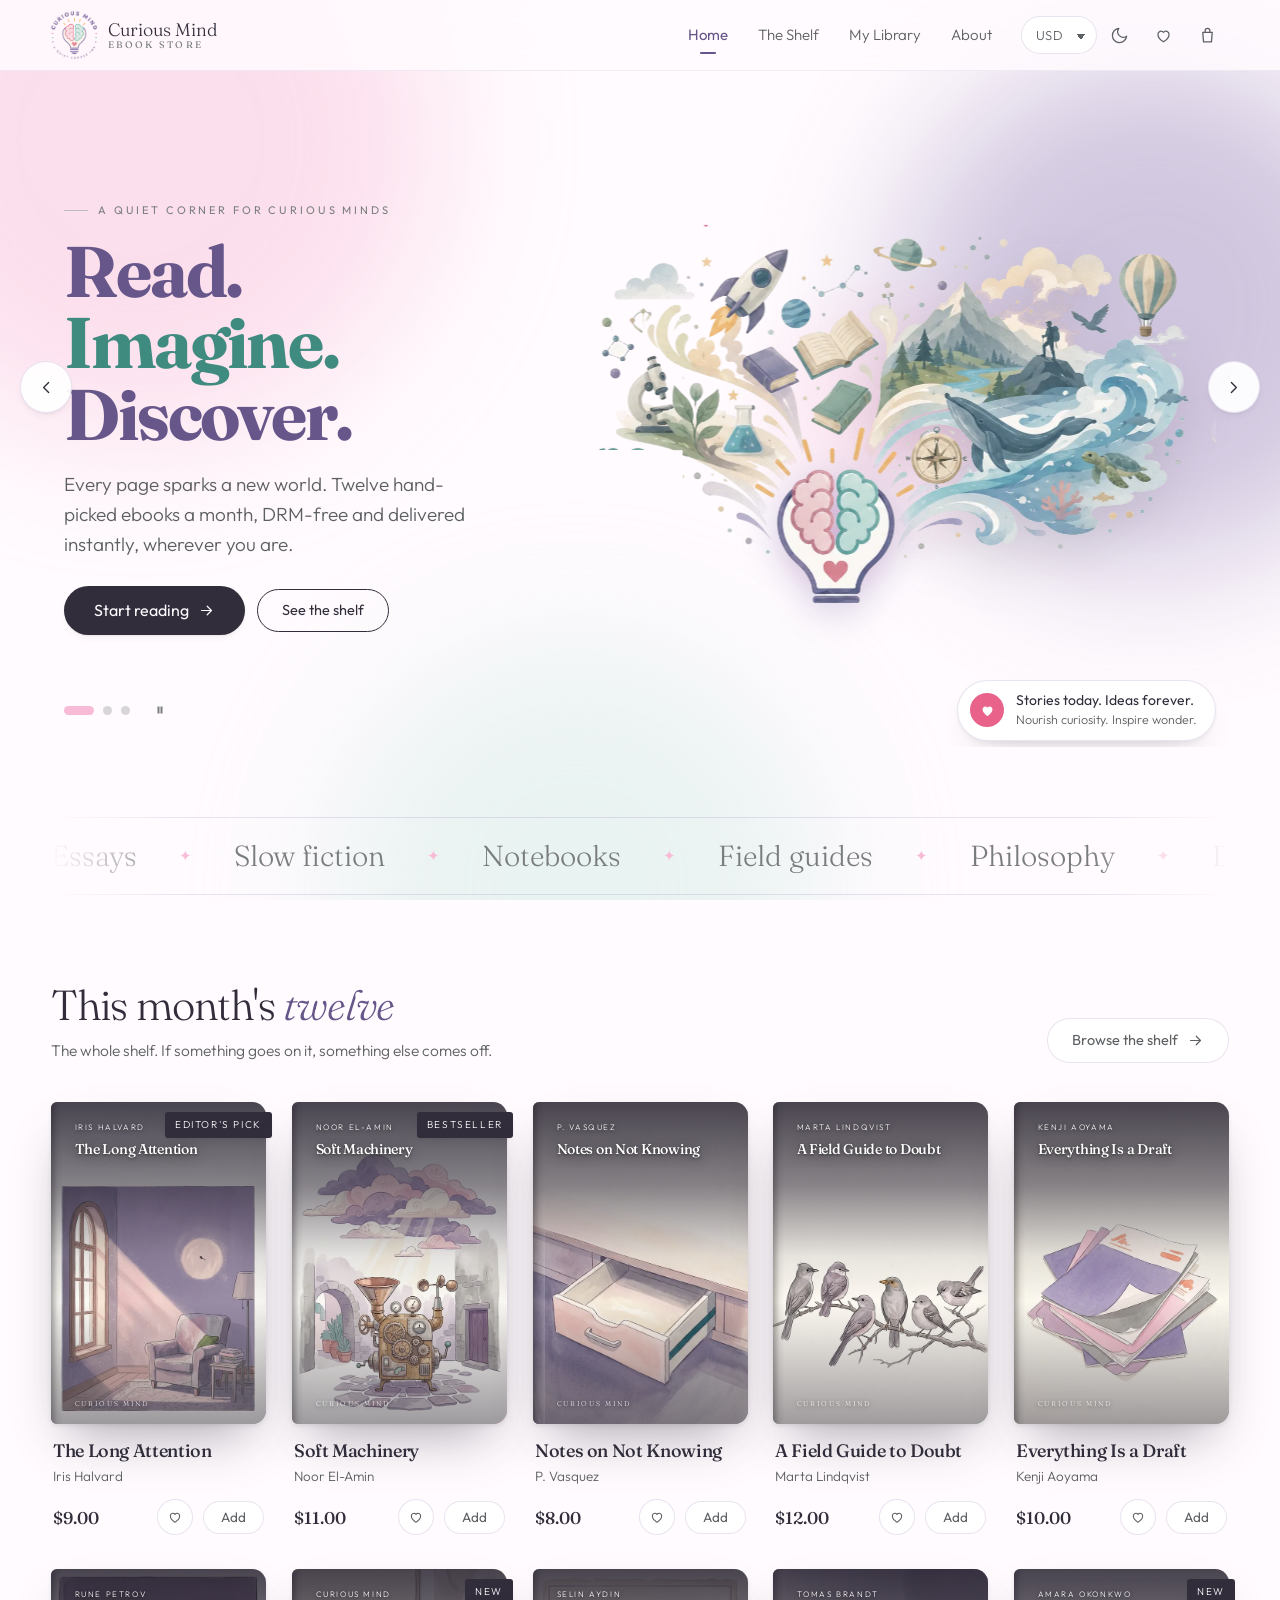
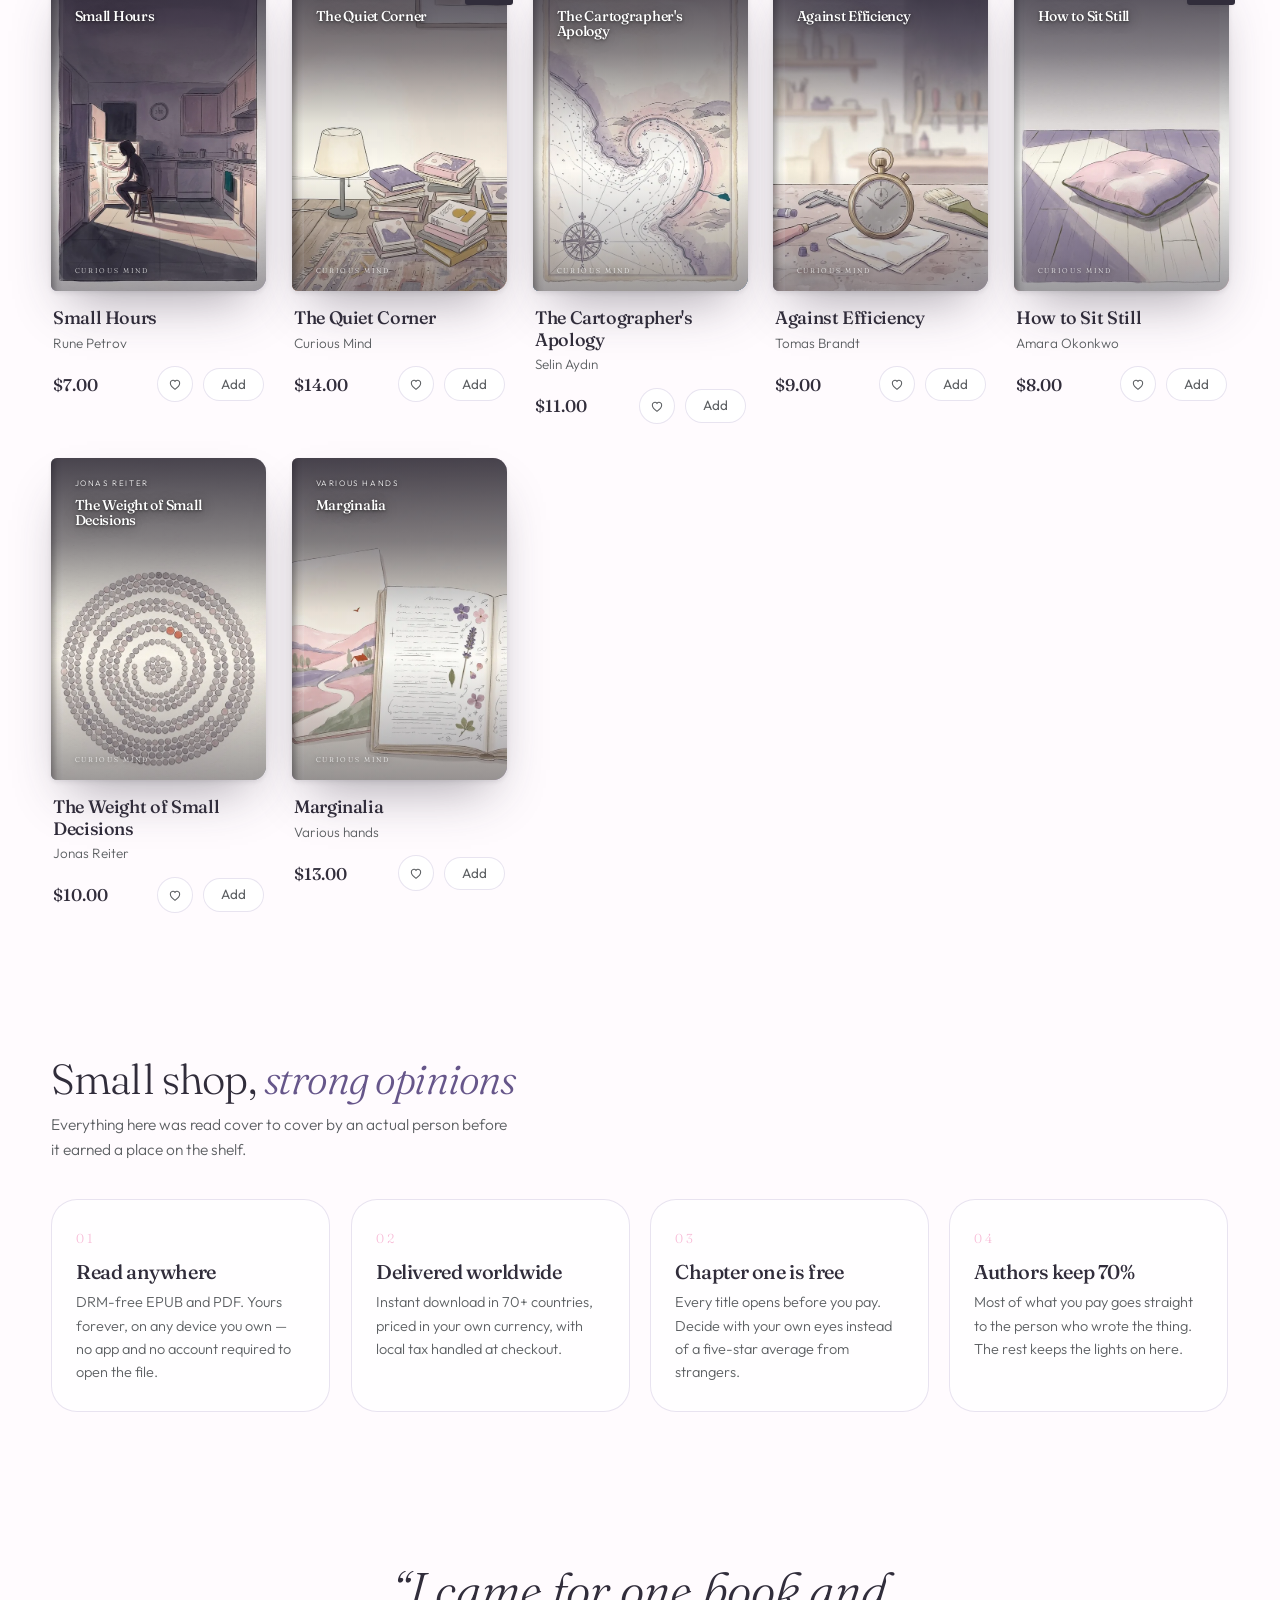
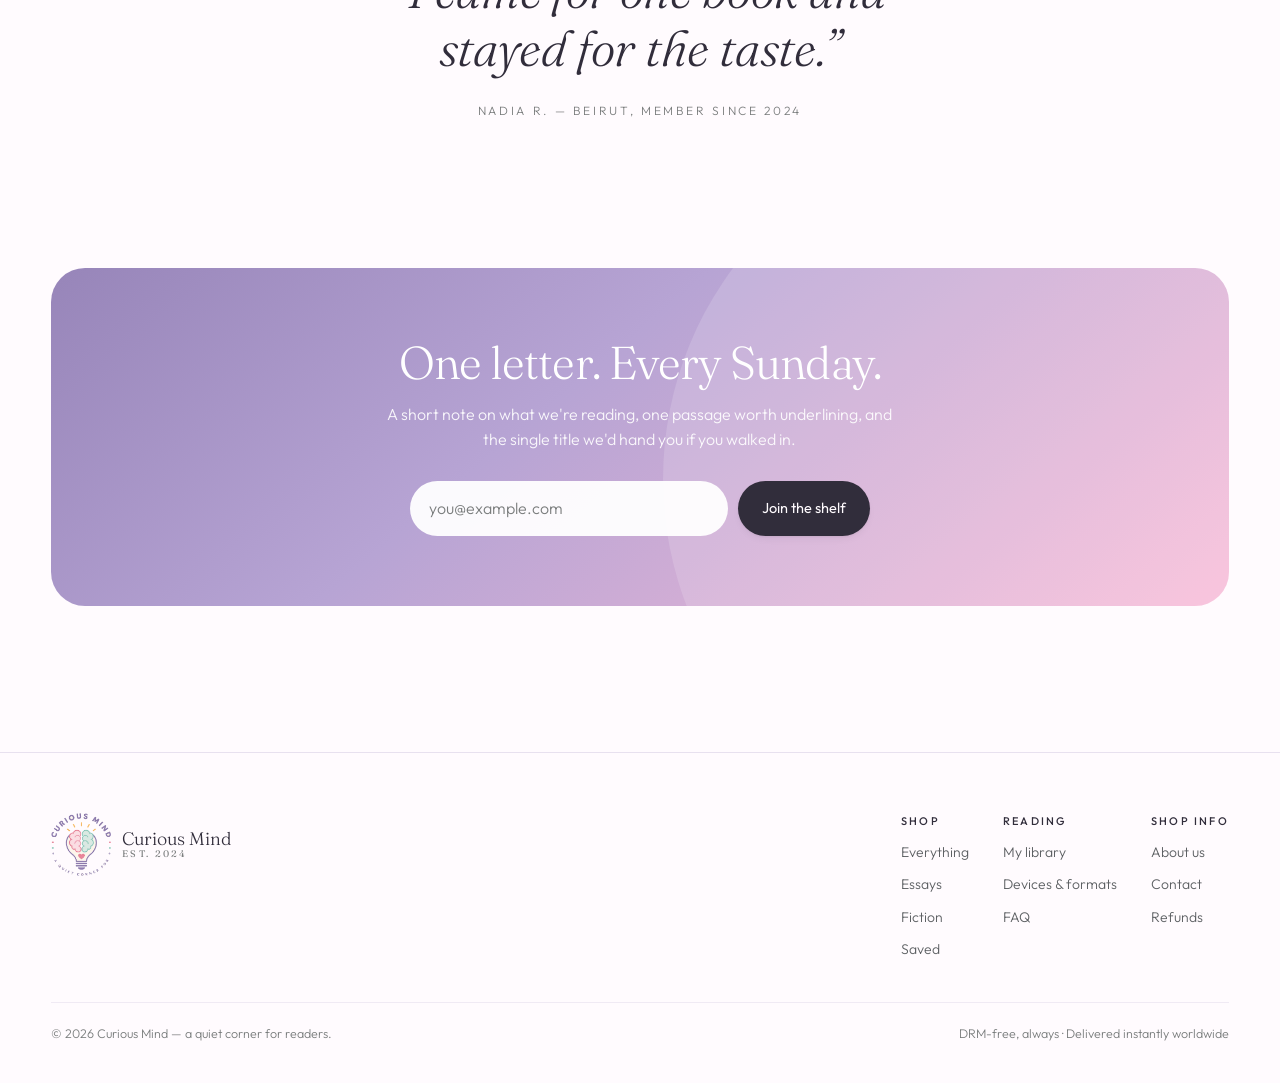
==== commit bb70c17b: "Fix the loader sticking at 0%, and get the first paint in sooner The loader was HTML but JS-driven, " ====
--- a/index.html
+++ b/index.html
@@ -12,25 +12,43 @@
 <meta property="og:title" content="Curious Mind — a quiet corner for curious minds">
 <meta property="og:description" content="Stories today. Ideas forever. A small ebook shop: twelve hand-picked, DRM-free books a month, delivered instantly worldwide.">
 <meta property="og:url" content="https://digitaldotdeveloper.github.io/curious-mind/">
-<meta property="og:image" content="https://digitaldotdeveloper.github.io/curious-mind/assets/og.jpg">
+<meta property="og:image" content="https://digitaldotdeveloper.github.io/curious-mind/assets/og.jpg?v=2">
 <meta property="og:image:width" content="1200">
 <meta property="og:image:height" content="630">
 <meta property="og:image:alt" content="Curious Mind — a lightbulb pouring out books, mountains, a whale and a hot-air balloon">
 <meta name="twitter:card" content="summary_large_image">
 <meta name="twitter:title" content="Curious Mind — a quiet corner for curious minds">
 <meta name="twitter:description" content="Stories today. Ideas forever. A small ebook shop: twelve hand-picked, DRM-free books a month, delivered instantly worldwide.">
-<meta name="twitter:image" content="https://digitaldotdeveloper.github.io/curious-mind/assets/og.jpg">
+<meta name="twitter:image" content="https://digitaldotdeveloper.github.io/curious-mind/assets/og.jpg?v=2">
 <link rel="canonical" href="https://digitaldotdeveloper.github.io/curious-mind/">
+<style>
+.pl{position:fixed;inset:0;z-index:9999;display:flex;align-items:center;justify-content:center;
+  background:#FFFBFE;transition:opacity .5s cubic-bezier(.22,1,.36,1),visibility .5s}
+.pl-off{opacity:0;visibility:hidden;pointer-events:none}
+.pl-in{display:flex;flex-direction:column;align-items:center;gap:16px;text-align:center;padding:24px}
+.pl img{width:92px;height:auto}
+.pl-name{font-family:Georgia,'Times New Roman',serif;font-size:21px;color:#312d3b}
+.pl-slogan{margin-top:5px;font-size:10.5px;letter-spacing:.26em;text-transform:uppercase;color:#7A7D7D}
+.pl-bar{width:170px;height:3px;border-radius:3px;background:rgba(151,133,185,.22);overflow:hidden}
+.pl-fill{display:block;height:100%;width:100%;transform-origin:0 50%;transform:scaleX(0);
+  background:linear-gradient(90deg,#9785B9,#F8BBD7);animation:plload 5s cubic-bezier(.15,.85,.25,1) forwards}
+@keyframes plload{0%{transform:scaleX(.04)}55%{transform:scaleX(.72)}100%{transform:scaleX(.94)}}
+.pl-done .pl-fill{animation:none;transform:scaleX(1);transition:transform .25s ease-out}
+body.pl-lock{overflow:hidden}
+@media (prefers-color-scheme:dark){
+  .pl{background:#15131c}.pl-name{color:#f3effa}.pl-slogan{color:#8f8a9c}
+}
+@media (prefers-reduced-motion:reduce){.pl-fill{animation:none;transform:scaleX(.9)}}
+</style>
 <link rel="icon" href="assets/favicon.ico">
 <link rel="apple-touch-icon" href="assets/logo-180.png">
 <link rel="preconnect" href="https://fonts.googleapis.com">
 <link rel="preconnect" href="https://fonts.gstatic.com" crossorigin>
-<link href="https://fonts.googleapis.com/css2?family=Fraunces:ital,opsz,wght@0,9..144,300;0,9..144,500;0,9..144,700;1,9..144,300;1,9..144,500&family=Outfit:wght@300;400;500;600&display=swap" rel="stylesheet">
+<link rel="preload" as="style" href="https://fonts.googleapis.com/css2?family=Fraunces:ital,opsz,wght@0,9..144,300;0,9..144,500;0,9..144,700;1,9..144,300;1,9..144,500&family=Outfit:wght@300;400;500;600&display=swap" onload="this.onload=null;this.rel='stylesheet'">
+<noscript><link rel="stylesheet" href="https://fonts.googleapis.com/css2?family=Fraunces:ital,opsz,wght@0,9..144,300;0,9..144,500;0,9..144,700;1,9..144,300;1,9..144,500&family=Outfit:wght@300;400;500;600&display=swap"></noscript>
 <link rel="preload" as="image" href="assets/layers/layer-scene.webp" fetchpriority="high">
 <link rel="preload" as="image" href="assets/layers/layer-bulb.webp" fetchpriority="high">
-<link rel="stylesheet" href="assets/site.css">
-<link rel="stylesheet" href="assets/pages.css">
-<link rel="stylesheet" href="assets/hero.css">
+<link rel="stylesheet" href="assets/curious.min.css">
 </head>
 <body class="pl-lock">
 <div class="pl" id="cmload" role="status" aria-label="Loading Curious Mind">
@@ -41,9 +59,38 @@
       <div class="pl-slogan">Stories today. Ideas forever.</div>
     </div>
     <div class="pl-bar"><i class="pl-fill"></i></div>
-    <div class="pl-pct">0%</div>
   </div>
 </div>
+<script>
+(function(){
+  var box=document.getElementById('cmload'); if(!box) return;
+  var done=false;
+  function finish(){
+    if(done) return; done=true;
+    box.classList.add('pl-done');
+    setTimeout(function(){
+      box.classList.add('pl-off');
+      document.body.classList.remove('pl-lock');
+      setTimeout(function(){ if(box.parentNode) box.parentNode.removeChild(box); },600);
+    },180);
+  }
+  window.CMload={finish:finish};
+  var imgs=[].slice.call(document.images).filter(function(i){ return i.loading!=='lazy'; });
+  var left=imgs.length+1;
+  function tick(){ if(--left<=0) finish(); }
+  imgs.forEach(function(i){
+    if(i.complete && i.naturalWidth>0) return tick();
+    i.addEventListener('load',tick,{once:true});
+    i.addEventListener('error',tick,{once:true});
+  });
+  if(document.fonts&&document.fonts.ready) document.fonts.ready.then(tick)['catch'](tick); else tick();
+  window.addEventListener('load',function(){ setTimeout(finish,60); });
+  var since=(performance&&performance.now)?performance.now():0;
+  setTimeout(finish, Math.max(600, 5000-since));   /* from navigation, so a slow
+     start does not extend the wait — nothing may ever trap the reader */
+})();
+</script>
+<noscript><style>.pl{display:none}body.pl-lock{overflow:auto}</style></noscript>
 
 <a class="skip" href="#main">Skip to content</a>
 
--- a/assets/curious.min.css
+++ b/assets/curious.min.css
@@ -0,0 +1,6 @@
+/* site.css */
+:root{--violet:#9785B9;--blush:#F8BBD7;--ash:#BDBDBD;--paper:#FFFBFE;--slate:#7A7D7D;--violet-deep:#66568a;--violet-soft:#f1ecf7;--blush-soft:#fdf1f6;--ink:#312d3b;--ink-2:#4c4757;--muted:#5d6063;--faint:#7A7D7D;--surface:#ffffff;--surface-2:#faf7fb;--line:rgba(151,133,185,.22);--line-2:rgba(151,133,185,.14);--ok:#3f7f74;--warn:#b4603f;--shadow-sm:0 1px 2px rgba(49,45,59,.06),0 4px 12px -6px rgba(49,45,59,.14);--shadow-md:0 2px 4px rgba(49,45,59,.06),0 18px 36px -20px rgba(49,45,59,.30);--shadow-lg:0 3px 6px rgba(49,45,59,.08),0 40px 70px -34px rgba(49,45,59,.44);--shadow-cover:0 2px 4px rgba(49,45,59,.10),0 26px 50px -18px rgba(49,45,59,.42);--r-xs:8px;--r-sm:12px;--r:18px;--r-lg:26px;--r-xl:34px;--r-pill:999px;--ease:cubic-bezier(.22,1,.36,1);--ease-out:cubic-bezier(.16,1,.3,1);--shell:min(1180px,92vw);--header-h:70px}html[data-theme="dark"]{--paper:#15131c;--surface:#1d1a26;--surface-2:#232030;--ink:#f3effa;--ink-2:#ded7ea;--muted:#a8a2b8;--faint:#8f8a9c;--violet:#b6a4d8;--violet-deep:#c9b9e6;--violet-soft:#2a2438;--blush:#eeaecd;--blush-soft:#2f2430;--ash:#57525f;--line:rgba(182,164,216,.20);--line-2:rgba(182,164,216,.12);--shadow-sm:0 1px 2px rgba(0,0,0,.4),0 4px 12px -6px rgba(0,0,0,.5);--shadow-md:0 2px 4px rgba(0,0,0,.4),0 18px 36px -20px rgba(0,0,0,.7);--shadow-lg:0 3px 6px rgba(0,0,0,.45),0 40px 70px -34px rgba(0,0,0,.8);--shadow-cover:0 2px 4px rgba(0,0,0,.5),0 26px 50px -18px rgba(0,0,0,.75)}*{box-sizing:border-box}html,body{margin:0;padding:0}html{scroll-behavior:smooth}body{background:var(--paper);color:var(--ink);font-family:'Outfit',system-ui,-apple-system,'Segoe UI',sans-serif;font-weight:300;font-size:16px;line-height:1.6;-webkit-font-smoothing:antialiased;overflow-x:hidden;transition:background .4s var(--ease),color .4s var(--ease)}h1,h2,h3,h4,.serif{font-family:'Fraunces','Iowan Old Style',Georgia,serif;font-weight:500;letter-spacing:-.02em;line-height:1.08;margin:0;color:var(--ink)}p{margin:0 0 1em}a{color:inherit;text-decoration:none}img{max-width:100%;display:block}button{font:inherit;color:inherit;background:none;border:0;cursor:pointer}input,select,textarea{font:inherit;color:inherit}hr{border:0;border-top:1px solid var(--line);margin:0}:focus-visible{outline:2px solid var(--violet-deep);outline-offset:3px;border-radius:4px}::selection{background:var(--blush);color:var(--ink)}.shell{width:var(--shell);margin-inline:auto}.skip{position:absolute;left:-9999px;top:0;z-index:999;padding:12px 18px;background:var(--ink);color:var(--paper);border-radius:0 0 var(--r-sm) 0}.skip:focus{left:0}.sr{position:absolute;width:1px;height:1px;padding:0;margin:-1px;overflow:hidden;clip:rect(0 0 0 0);white-space:nowrap;border:0}.aura{position:fixed;inset:0;z-index:-2;overflow:hidden;pointer-events:none}.aura b{position:absolute;display:block;border-radius:50%;filter:blur(72px);opacity:.45;will-change:transform}html[data-theme="dark"] .aura b{opacity:.20}.aura .a1{width:46vw;height:46vw;left:-12vw;top:-12vw;background:var(--blush)}.aura .a2{width:40vw;height:40vw;right:-10vw;top:6vh;background:var(--violet)}.aura .a3{width:38vw;height:38vw;left:26vw;bottom:-18vw;background:#cfe9e2}html[data-theme="dark"] .aura .a3{background:#3b6f66}.grain{position:fixed;inset:0;z-index:-1;pointer-events:none;opacity:.32;background-image:radial-gradient(rgba(122,125,125,.2) .6px,transparent .7px);background-size:4px 4px;mix-blend-mode:multiply}html[data-theme="dark"] .grain{opacity:.5;mix-blend-mode:screen;background-image:radial-gradient(rgba(255,255,255,.05) .6px,transparent .7px)}.site-header{position:sticky;top:0;z-index:80;backdrop-filter:blur(16px);background:color-mix(in srgb,var(--paper) 86%,transparent);border-bottom:1px solid var(--line-2);transition:box-shadow .3s,border-color .3s}.site-header.stuck{box-shadow:var(--shadow-sm);border-color:var(--line)}.hbar{display:flex;align-items:center;gap:10px;height:var(--header-h)}.brand{display:flex;align-items:center;gap:11px;margin-right:auto;min-width:0}.brand img{width:46px;height:auto}.brand .bn{font-family:'Fraunces',serif;font-size:18px;line-height:1.1;white-space:nowrap}.brand .bs{display:block;font-size:9.5px;letter-spacing:.24em;text-transform:uppercase;color:var(--faint);font-weight:400}.mainnav{display:flex;align-items:center;gap:4px}.mainnav a{position:relative;padding:9px 13px;border-radius:var(--r-pill);font-size:15px;color:var(--muted);transition:color .3s var(--ease),background .3s var(--ease)}.mainnav a:hover{color:var(--ink);background:var(--violet-soft)}.mainnav a[aria-current="page"]{color:var(--violet-deep);font-weight:400}.mainnav a[aria-current="page"]::after{content:"";position:absolute;left:50%;bottom:2px;width:16px;height:2px;border-radius:2px;background:var(--violet-deep);transform:translateX(-50%)}.hicons{display:flex;align-items:center;gap:2px;margin-left:6px}.iconbtn{position:relative;width:42px;height:42px;border-radius:50%;display:grid;place-items:center;color:var(--muted);transition:background .3s var(--ease),color .3s var(--ease),transform .3s var(--ease)}.iconbtn:hover{background:var(--violet-soft);color:var(--ink)}.iconbtn:active{transform:scale(.93)}.iconbtn svg{width:19px;height:19px;fill:none;stroke:currentColor;stroke-width:1.6;stroke-linecap:round;stroke-linejoin:round}.badge{position:absolute;top:4px;right:3px;min-width:17px;height:17px;padding:0 4px;border-radius:var(--r-pill);background:var(--violet-deep);color:#fff;font-size:10.5px;font-weight:500;display:none;place-items:center;line-height:1}html[data-theme="dark"] .badge{color:#1b1725}.badge.on{display:grid}.badge.pop{animation:pop .45s var(--ease)}@keyframes pop{0%{transform:scale(.4)}60%{transform:scale(1.25)}100%{transform:scale(1)}}.burger{display:none}@media (max-width:880px){.mainnav{display:none}.burger{display:grid}}.drawer{position:fixed;inset:0;z-index:95;visibility:hidden}.drawer.on{visibility:visible}.drawer .dscrim{position:absolute;inset:0;background:rgba(30,26,40,.45);backdrop-filter:blur(4px);opacity:0;transition:opacity .4s var(--ease)}.drawer.on .dscrim{opacity:1}.dpanel{position:absolute;right:0;top:0;bottom:0;width:min(320px,86vw);background:var(--surface);box-shadow:var(--shadow-lg);transform:translateX(100%);transition:transform .45s var(--ease);padding:22px;display:flex;flex-direction:column;gap:6px}.drawer.on .dpanel{transform:none}.dpanel .dhead{display:flex;align-items:center;justify-content:space-between;margin-bottom:14px}.dpanel a{padding:14px 12px;border-radius:var(--r-sm);font-size:17px;color:var(--ink);transition:background .25s}.dpanel a:hover,.dpanel a[aria-current="page"]{background:var(--violet-soft)}.dpanel .drow{display:flex;align-items:center;justify-content:space-between;gap:12px;padding:12px;border-radius:var(--r-sm);font-size:15px;color:var(--muted)}.dpanel .drow .cursel{padding:8px 30px 8px 12px}.dpanel .dfoot{margin-top:auto;padding-top:18px;border-top:1px solid var(--line);color:var(--faint);font-size:12.5px;line-height:1.6}.btn{display:inline-flex;align-items:center;justify-content:center;gap:9px;padding:13px 24px;border-radius:var(--r-pill);font-size:14.5px;font-weight:400;line-height:1;cursor:pointer;white-space:nowrap;transition:transform .35s var(--ease),background .3s var(--ease),color .3s var(--ease),border-color .3s var(--ease),box-shadow .3s var(--ease)}.btn svg{width:17px;height:17px;fill:none;stroke:currentColor;stroke-width:1.7;stroke-linecap:round;stroke-linejoin:round;flex:0 0 auto}.btn:hover{transform:translateY(-2px)}.btn:active{transform:translateY(0)}.btn-primary{background:var(--ink);color:var(--paper);box-shadow:var(--shadow-sm)}.btn-primary:hover{background:var(--violet-deep);box-shadow:var(--shadow-md)}html[data-theme="dark"] .btn-primary{background:var(--violet-deep);color:#1a1622}html[data-theme="dark"] .btn-primary:hover{background:var(--blush)}.btn-ghost{border:1.5px solid var(--ink);color:var(--ink)}.btn-ghost:hover{background:var(--ink);color:var(--paper)}html[data-theme="dark"] .btn-ghost{border-color:var(--ink-2)}html[data-theme="dark"] .btn-ghost:hover{background:var(--ink-2);color:var(--paper)}.btn-quiet{border:1.5px solid var(--line);color:var(--muted);background:var(--surface)}.btn-quiet:hover{border-color:var(--violet);color:var(--ink)}.btn-sm{padding:9px 17px;font-size:13.5px}.btn-lg{padding:16px 30px;font-size:16px}.btn-block{width:100%}.btn[disabled],.btn[aria-disabled="true"]{opacity:.5;pointer-events:none}.btn.is-done{background:var(--ok);color:#fff}.linky{color:var(--violet-deep);border-bottom:1px solid color-mix(in srgb,var(--violet) 50%,transparent);padding-bottom:1px;transition:border-color .3s,color .3s}.linky:hover{border-color:var(--violet-deep)}.eyebrow{display:inline-flex;align-items:center;gap:10px;font-size:11px;letter-spacing:.26em;text-transform:uppercase;color:var(--faint);font-weight:400}.eyebrow i{width:24px;height:1px;background:var(--ash);display:block}.kicker{font-size:11px;letter-spacing:.24em;text-transform:uppercase;color:var(--violet-deep);font-weight:400}.chip{display:inline-flex;align-items:center;gap:7px;padding:8px 15px;border-radius:var(--r-pill);border:1px solid var(--line);color:var(--muted);font-size:13.5px;background:var(--surface);transition:.3s var(--ease);white-space:nowrap}.chip:hover{border-color:var(--violet);color:var(--ink)}.chip[aria-pressed="true"]{background:var(--ink);border-color:var(--ink);color:var(--paper)}html[data-theme="dark"] .chip[aria-pressed="true"]{background:var(--violet-deep);color:#1a1622;border-color:var(--violet-deep)}.pricetag{font-family:'Fraunces',serif;font-size:20px;font-weight:500}.rule{width:52px;height:1px;background:var(--ash);margin:38px auto}.stars{display:inline-flex;gap:2px;color:var(--violet)}.stars svg{width:14px;height:14px;fill:currentColor;stroke:none}.stars .off{opacity:.28}.field{display:flex;flex-direction:column;gap:7px}.field label{font-size:12.5px;letter-spacing:.1em;text-transform:uppercase;color:var(--faint)}.input{padding:14px 18px;border-radius:var(--r-pill);border:1.5px solid var(--line);background:var(--surface);color:var(--ink);transition:border-color .3s,box-shadow .3s;width:100%}.input::placeholder{color:var(--faint)}.input:focus{outline:none;border-color:var(--violet);box-shadow:0 0 0 4px color-mix(in srgb,var(--violet) 18%,transparent)}.input.bad{border-color:var(--warn)}.err{color:var(--warn);font-size:13px;min-height:18px}select.input{appearance:none;cursor:pointer;padding-right:42px;background-image:linear-gradient(45deg,transparent 50%,currentColor 50%),linear-gradient(135deg,currentColor 50%,transparent 50%);background-position:calc(100% - 21px) 55%,calc(100% - 15px) 55%;background-size:6px 6px,6px 6px;background-repeat:no-repeat}.cover{position:relative;aspect-ratio:2/3;border-radius:6px 14px 14px 6px;overflow:hidden;box-shadow:var(--shadow-cover);background:var(--violet);isolation:isolate}.cover .spine{position:absolute;left:0;top:0;bottom:0;width:12px;z-index:3;background:linear-gradient(90deg,rgba(0,0,0,.32),rgba(0,0,0,.06) 55%,rgba(255,255,255,.2))}.cover .gloss{position:absolute;inset:0;z-index:4;pointer-events:none;opacity:0;transition:opacity .6s var(--ease);background:linear-gradient(105deg,rgba(255,255,255,.4) 0%,rgba(255,255,255,0) 34%,rgba(255,255,255,0) 66%,rgba(255,255,255,.16) 100%)}.cover svg.art{position:absolute;inset:0;width:100%;height:100%;display:block}.cover .coverimg{position:absolute;inset:0;width:100%;height:100%;object-fit:cover;z-index:2;opacity:0;transition:opacity .7s var(--ease)}.cover.img-in .coverimg{opacity:1}.cover.has-img .ctx{background:linear-gradient(to bottom,rgba(28,23,38,.80) 0%,rgba(28,23,38,.52) 26%,rgba(28,23,38,.10) 48%,rgba(28,23,38,0) 62%,rgba(28,23,38,.42) 100%)}.cover.has-img .ctx h3{text-shadow:0 1px 3px rgba(0,0,0,.55),0 2px 14px rgba(0,0,0,.4);font-size:clamp(13px,6.6cqw,21px)}.cover.has-img .ctx .by{color:rgba(255,255,255,.94);text-shadow:0 1px 4px rgba(0,0,0,.6)}.cover.has-img .ctx .mark{color:rgba(255,255,255,.82);text-shadow:0 1px 4px rgba(0,0,0,.5)}.cover .ctx{position:absolute;inset:0;z-index:5;padding:9% 8% 7% 11%;display:flex;flex-direction:column;gap:.5em}.cover .ctx .by{font-size:clamp(8px,2.4cqw,10px);letter-spacing:.2em;text-transform:uppercase;color:rgba(255,255,255,.86)}.cover .ctx h3{font-size:clamp(14px,7.4cqw,23px);line-height:1.06;color:#fff;text-shadow:0 1px 14px rgba(0,0,0,.2)}.cover .ctx .mark{margin-top:auto;font-family:'Fraunces',serif;font-size:clamp(7px,2.5cqw,10.5px);letter-spacing:.24em;text-transform:uppercase;color:rgba(255,255,255,.72)}.cover-link{display:block;container-type:inline-size;border-radius:6px 14px 14px 6px;transition:transform .5s var(--ease)}.cover-link:hover .gloss{opacity:1}.bookcard{display:flex;flex-direction:column;position:relative}.bookcard .cover-link{transition:transform .5s var(--ease),box-shadow .5s var(--ease)}.bookcard:hover .cover-link{transform:translateY(-8px) rotate(-.6deg)}.bookcard .bc-body{padding:16px 2px 0}.bookcard h3{font-size:18px;line-height:1.2;margin:0 0 4px}.bookcard .auth{font-size:13.5px;color:var(--muted);margin:0}.bookcard .bc-foot{display:flex;align-items:center;gap:10px;margin-top:12px}.bookcard .bc-foot .pricetag{margin-right:auto;font-size:17px}.savebtn{width:36px;height:36px;border-radius:50%;border:1px solid var(--line);display:grid;place-items:center;color:var(--muted);transition:.3s var(--ease);background:var(--surface);flex:0 0 auto}.savebtn svg{width:16px;height:16px;fill:none;stroke:currentColor;stroke-width:1.6}.savebtn:hover{border-color:var(--blush);color:var(--ink)}.savebtn[aria-pressed="true"]{background:var(--blush);border-color:var(--blush);color:#7c3f5c}.savebtn[aria-pressed="true"] svg{fill:currentColor}.ribbon{position:absolute;top:10px;right:-6px;z-index:6;background:var(--ink);color:var(--paper);font-size:10px;letter-spacing:.16em;text-transform:uppercase;padding:5px 10px;border-radius:3px;box-shadow:var(--shadow-sm)}html[data-theme="dark"] .ribbon{background:var(--violet-deep);color:#1a1622}.grid-books{display:grid;grid-template-columns:repeat(auto-fill,minmax(190px,1fr));gap:34px 26px}@media (max-width:520px){.grid-books{grid-template-columns:repeat(2,1fr);gap:26px 16px}}.section{padding:88px 0}.section-sm{padding:56px 0}.shead{display:flex;align-items:flex-end;justify-content:space-between;gap:26px;margin-bottom:38px;flex-wrap:wrap}.shead h2{font-size:clamp(26px,3.6vw,42px);font-weight:300}.shead h2 em{font-style:italic;color:var(--violet-deep)}.shead p{margin:10px 0 0;color:var(--muted);max-width:46ch;font-size:15.5px}.pagehead{padding:44px 0 22px}.pagehead h1{font-size:clamp(32px,5vw,58px);font-weight:300}.pagehead h1 em{font-style:italic;color:var(--violet-deep)}.pagehead p{margin:14px 0 0;color:var(--muted);max-width:56ch}.crumbs{display:flex;gap:8px;align-items:center;font-size:13px;color:var(--faint);margin-bottom:18px;flex-wrap:wrap}.crumbs a:hover{color:var(--ink)}.crumbs span{opacity:.6}.tile{padding:28px 24px;border-radius:var(--r-lg);background:color-mix(in srgb,var(--surface) 70%,transparent);border:1px solid var(--line);transition:.5s var(--ease)}.tile:hover{transform:translateY(-6px);border-color:var(--violet);background:var(--surface);box-shadow:var(--shadow-md)}.tile .n{font-family:'Fraunces',serif;font-size:13px;color:var(--blush);letter-spacing:.2em}html[data-theme="dark"] .tile .n{color:var(--violet)}.tile h3{margin:12px 0 8px;font-size:20px}.tile p{margin:0;color:var(--muted);font-size:14.5px}.grid-tiles{display:grid;grid-template-columns:repeat(auto-fit,minmax(230px,1fr));gap:20px}.cta-band{border-radius:var(--r-xl);padding:clamp(38px,6vw,70px);text-align:center;position:relative;overflow:hidden;background:linear-gradient(140deg,var(--violet) 0%,#b7a4d4 42%,var(--blush) 100%);color:#fff}html[data-theme="dark"] .cta-band{background:linear-gradient(140deg,#4b3f6b 0%,#6a5b8a 45%,#8f5f7c 100%)}.cta-band .orb{position:absolute;inset:-42% -12% auto auto;width:60%;aspect-ratio:1;border-radius:50%;background:rgba(255,255,255,.15)}.cta-band h2{font-size:clamp(26px,4.2vw,46px);font-weight:300;position:relative;color:#fff}.cta-band p{margin:14px auto 28px;max-width:46ch;color:rgba(255,255,255,.9);position:relative}.inline-form{display:flex;gap:10px;max-width:460px;margin-inline:auto;position:relative;flex-wrap:wrap;justify-content:center}.inline-form .input{flex:1 1 220px;border-color:transparent;background:rgba(255,255,255,.95);color:#312d3b}.inline-form .input:focus{box-shadow:0 0 0 4px rgba(255,255,255,.45)}.quote-block{text-align:center;padding:92px 0}.quote-block blockquote{margin:0 auto;max-width:20ch;font-family:'Fraunces',serif;font-weight:300;font-style:italic;font-size:clamp(26px,4.4vw,50px);line-height:1.16}.quote-block cite{display:block;margin-top:24px;font-style:normal;font-size:12px;letter-spacing:.22em;text-transform:uppercase;color:var(--faint)}.marq{padding:15px 0;border-block:1px solid var(--line);overflow:hidden;-webkit-mask-image:linear-gradient(90deg,transparent,#000 12%,#000 88%,transparent);mask-image:linear-gradient(90deg,transparent,#000 12%,#000 88%,transparent)}.marq ul{display:flex;gap:42px;list-style:none;margin:0;padding:0;width:max-content;animation:marq 36s linear infinite}.marq li{font-family:'Fraunces',serif;font-size:clamp(19px,2.5vw,29px);color:var(--faint);white-space:nowrap;display:flex;align-items:center;gap:42px}.marq li::after{content:"\2726";font-size:.5em;color:var(--blush)}@keyframes marq{to{transform:translateX(-50%)}}.empty{text-align:center;padding:70px 20px;border:1px dashed var(--line);border-radius:var(--r-lg);background:var(--surface-2)}.empty img{width:86px;margin:0 auto 18px;opacity:.85}.empty h3{font-size:22px;margin-bottom:8px}.empty p{color:var(--muted);max-width:40ch;margin:0 auto 22px}.toasts{position:fixed;right:18px;bottom:18px;z-index:120;display:flex;flex-direction:column;gap:10px;align-items:flex-end;pointer-events:none}.toast{display:flex;align-items:center;gap:11px;padding:13px 18px;border-radius:var(--r-pill);background:var(--ink);color:var(--paper);box-shadow:var(--shadow-lg);font-size:14px;transform:translateY(14px) scale(.96);opacity:0;transition:.45s var(--ease);pointer-events:auto;max-width:min(92vw,380px)}html[data-theme="dark"] .toast{background:var(--surface-2);color:var(--ink);border:1px solid var(--line)}.toast.in{transform:none;opacity:1}.toast svg{width:17px;height:17px;fill:none;stroke:currentColor;stroke-width:1.8;stroke-linecap:round;stroke-linejoin:round;flex:0 0 auto}.toast a{text-decoration:underline;text-underline-offset:3px}@media (max-width:520px){.toasts{left:14px;right:14px;align-items:stretch}}.site-footer{padding:60px 0 40px;border-top:1px solid var(--line);margin-top:90px}.fgrid{display:flex;flex-wrap:wrap;gap:34px;justify-content:space-between;align-items:flex-start}.fgrid .brand img{width:60px}.site-footer nav{display:flex;flex-direction:column;gap:10px}.site-footer nav b{font-size:11px;letter-spacing:.2em;text-transform:uppercase;font-weight:500}.site-footer nav a{font-size:14px;color:var(--muted)}.site-footer nav a:hover{color:var(--violet-deep)}.legal{margin-top:42px;padding-top:20px;border-top:1px solid var(--line-2);font-size:12.5px;color:var(--faint);display:flex;justify-content:space-between;flex-wrap:wrap;gap:10px}.scrollbar-fx{position:fixed;left:0;top:0;height:3px;width:100%;z-index:200;transform:scaleX(0);transform-origin:0 50%;background:linear-gradient(90deg,var(--violet),var(--blush));pointer-events:none;transition:transform .1s linear}[data-fx]{opacity:0;will-change:transform,opacity;transition:opacity .85s var(--ease) var(--fx-d,0ms),transform .85s var(--ease-out) var(--fx-d,0ms),filter .85s var(--ease) var(--fx-d,0ms)}[data-fx="up"]{transform:translate3d(0,38px,0)}[data-fx="down"]{transform:translate3d(0,-38px,0)}[data-fx="left"]{transform:translate3d(-46px,0,0)}[data-fx="right"]{transform:translate3d(46px,0,0)}[data-fx="scale"]{transform:scale(.93)}[data-fx="rise"]{transform:translate3d(0,54px,0) scale(.965)}[data-fx="fade"]{transform:none}[data-fx].fx-in{opacity:1;transform:none;filter:none}[data-par]{transform:translate3d(0,var(--par,0px),0);will-change:transform}[data-par][data-fx].fx-in{transform:translate3d(0,var(--par,0px),0)}.reveal{opacity:0}.reveal.fx-in,.reveal.in{opacity:1}@media (prefers-reduced-motion:reduce){*,*::before,*::after{animation-duration:.01ms!important;animation-iteration-count:1!important;transition-duration:.01ms!important;scroll-behavior:auto!important}.reveal,[data-fx]{opacity:1!important;transform:none!important}.scrollbar-fx{display:none}}.pl{position:fixed;inset:0;z-index:9999;display:grid;place-items:center;background:var(--paper);transition:opacity .5s var(--ease),visibility .5s}.pl-off{opacity:0;visibility:hidden;pointer-events:none}.pl-in{display:flex;flex-direction:column;align-items:center;gap:16px;text-align:center;padding:24px}.pl img{width:92px;height:auto;animation:plpulse 2.4s ease-in-out infinite}.pl-done .pl-fill{animation:none;transform:scaleX(1)}@keyframes plpulse{0%,100%{transform:scale(1);opacity:.92}50%{transform:scale(1.05);opacity:1}}.pl-name{font-family:'Fraunces',serif;font-size:21px;letter-spacing:-.01em;color:var(--ink)}.pl-slogan{margin-top:5px;font-size:10.5px;letter-spacing:.26em;text-transform:uppercase;color:var(--faint)}.pl-bar{width:170px;height:3px;border-radius:3px;background:var(--line);overflow:hidden}.pl-fill{display:block;height:100%;width:100%;transform:scaleX(0);transform-origin:0 50%;background:linear-gradient(90deg,var(--violet),var(--blush));transition:transform .3s var(--ease)}body.pl-lock{overflow:hidden}@media (prefers-reduced-motion:reduce){.pl img{animation:none}}@media (max-width:900px),(pointer:coarse){.aura b{filter:none;opacity:.55}.aura .a1{background:radial-gradient(closest-side,var(--blush),transparent 72%)}.aura .a2{background:radial-gradient(closest-side,var(--violet),transparent 72%)}.aura .a3{background:radial-gradient(closest-side,#cfe9e2,transparent 72%)}html[data-theme="dark"] .aura .a3{background:radial-gradient(closest-side,#3b6f66,transparent 72%)}.grain{display:none}.site-header{backdrop-filter:none;background:var(--paper)}.drawer .dscrim{backdrop-filter:none}.rbar{backdrop-filter:none;background:var(--paper)}.arw,.h3-arw{backdrop-filter:none}.hero-layers img,html[data-theme="dark"] .hero-layers img,.hero-layers .hl-scene img,.hero-layers .hl-bulb img{filter:none}body{transition:none}.hero-layers .hl-item,[data-par],.aura b,.h3-slide{will-change:auto}}
+/* pages.css */
+.cursel{appearance:none;cursor:pointer;border:1px solid var(--line);background:var(--surface);color:var(--muted);border-radius:var(--r-pill);padding:8px 30px 8px 14px;font-size:13px;letter-spacing:.04em;background-image:linear-gradient(45deg,transparent 50%,currentColor 50%),linear-gradient(135deg,currentColor 50%,transparent 50%);background-position:calc(100% - 15px) 55%,calc(100% - 10px) 55%;background-size:5px 5px,5px 5px;background-repeat:no-repeat;transition:border-color .3s,color .3s}.cursel:hover{border-color:var(--violet);color:var(--ink)}@media (max-width:560px){.curwrap{display:none}}.hero{padding:30px 0 4px;text-align:center}.hero h1{font-size:clamp(38px,6.4vw,76px);margin:14px 0 0;font-weight:300}.hero h1 em{font-style:italic;font-weight:500;color:var(--violet-deep)}.hero h1 .hl{position:relative;display:inline-block;z-index:0}.hero h1 .hl::after{content:"";position:absolute;left:-3%;right:-3%;bottom:.09em;height:.32em;background:var(--blush);opacity:.6;z-index:-1;border-radius:6px;transform:rotate(-.8deg)}.hero .lede{max-width:46ch;margin:16px auto 0;color:var(--muted);font-size:clamp(15px,1.5vw,17.5px)}.stage-wrap{position:relative;margin-top:14px;scroll-margin-top:90px}.stage{position:relative;z-index:1;height:clamp(380px,48vh,470px);perspective:1500px;perspective-origin:50% 44%;cursor:grab;touch-action:pan-y;user-select:none;-webkit-user-select:none}.stage:focus-visible{outline:2px dashed var(--violet);outline-offset:8px;border-radius:20px}.stage.dragging{cursor:grabbing}.track{position:absolute;inset:0;transform-style:preserve-3d;pointer-events:none}.slide{position:absolute;left:50%;top:50%;width:clamp(196px,20vw,250px);pointer-events:auto;transform-style:preserve-3d;will-change:transform,opacity;transition:transform .85s var(--ease),opacity .85s var(--ease),filter .85s var(--ease)}.stage.dragging .slide{transition:none}.slide .cover-link{display:block}.slide .cover-link:focus-visible{outline:2px solid var(--violet-deep);outline-offset:6px;border-radius:12px}.ghostnum{position:absolute;left:50%;top:42%;transform:translate(-50%,-50%);z-index:0;font-family:'Fraunces',serif;font-size:clamp(190px,29vw,350px);font-weight:700;line-height:1;color:var(--violet);opacity:.1;pointer-events:none;user-select:none}.arw{position:absolute;top:42%;z-index:20;width:54px;height:54px;border-radius:50%;background:color-mix(in srgb,var(--surface) 88%,transparent);border:1px solid var(--line);color:var(--ink);display:grid;place-items:center;transform:translateY(-50%);box-shadow:var(--shadow-sm);transition:.4s var(--ease)}.arw:hover{background:var(--ink);color:var(--paper);border-color:var(--ink)}html[data-theme="dark"] .arw:hover{background:var(--violet-deep);color:#1a1622}.arw.prev{left:max(6px,calc(50% - 560px))}.arw.next{right:max(6px,calc(50% - 560px))}.arw svg{width:17px;height:17px;fill:none;stroke:currentColor;stroke-width:1.8;stroke-linecap:round;stroke-linejoin:round}@media (max-width:640px){.arw{width:44px;height:44px}}.nowmeta{position:relative;z-index:30;text-align:center;margin-top:-62px;padding-bottom:4px}.nowmeta .swap{display:block;transition:opacity .32s var(--ease),transform .32s var(--ease)}.nowmeta.turning .swap{opacity:0;transform:translateY(8px)}.nowmeta .nm-tag{font-size:10.5px;letter-spacing:.22em;text-transform:uppercase;color:var(--violet-deep)}.nowmeta .nm-title{font-family:'Fraunces',serif;font-size:23px;font-weight:500;margin:6px 0 3px;letter-spacing:-.02em}.nowmeta .nm-sub{font-size:13.5px;color:var(--muted);margin:0}.nowmeta .nm-acts{display:flex;gap:10px;justify-content:center;flex-wrap:wrap;margin-top:15px}.dots{display:flex;gap:10px;justify-content:center;align-items:center;margin-top:22px}.dots button{width:9px;height:9px;border-radius:50%;background:var(--ash);opacity:.55;transition:.5s var(--ease);padding:0}.dots button[aria-current="true"]{width:34px;border-radius:var(--r-pill);background:var(--violet-deep);opacity:1}.hintbar{display:flex;gap:14px;justify-content:center;align-items:center;margin-top:14px;font-size:11px;letter-spacing:.16em;text-transform:uppercase;color:var(--faint)}.hintbar kbd{font:inherit;border:1px solid var(--ash);border-radius:5px;padding:2px 7px;color:var(--muted)}@media (max-height:900px){.hero{padding:18px 0 2px}.hero h1{font-size:clamp(34px,5.4vw,58px);margin:10px 0 0}.hero .lede{margin:12px auto 0;font-size:15px}.stage{height:clamp(300px,44vh,384px)}.slide{width:clamp(150px,14vw,186px)}.nowmeta{margin-top:-34px}.dots{margin-top:16px}.hintbar{margin-top:10px}.ghostnum{font-size:clamp(150px,22vw,240px)}}@media (max-height:720px){.hero .eyebrow,.hero .lede,.hintbar{display:none}.hero h1{font-size:clamp(30px,4.4vw,46px)}.stage{height:clamp(250px,40vh,300px)}.slide{width:clamp(126px,12vw,152px)}.nowmeta{margin-top:-22px}}.resume{display:flex;align-items:center;gap:18px;padding:18px 22px;border:1px solid var(--line);border-radius:var(--r-lg);background:var(--surface);box-shadow:var(--shadow-sm);flex-wrap:wrap}.resume .rc{width:52px;flex:0 0 auto}.resume .rt{flex:1 1 200px;min-width:0}.resume .rt b{display:block;font-family:'Fraunces',serif;font-weight:500;font-size:17px}.resume .rt span{font-size:13px;color:var(--muted)}.bar{height:4px;border-radius:4px;background:var(--line);overflow:hidden;margin-top:8px}.bar i{display:block;height:100%;background:var(--violet-deep);border-radius:4px}.toolbar{display:flex;gap:14px;align-items:center;flex-wrap:wrap;margin-bottom:22px}.searchwrap{position:relative;flex:1 1 260px;max-width:380px}.searchwrap .input{padding-left:44px}.searchwrap svg{position:absolute;left:16px;top:50%;transform:translateY(-50%);width:17px;height:17px;fill:none;stroke:var(--faint);stroke-width:1.7;pointer-events:none}.chiprow{display:flex;gap:8px;overflow-x:auto;padding-bottom:6px;scrollbar-width:none;margin-bottom:24px}.chiprow::-webkit-scrollbar{display:none}.resultline{color:var(--muted);font-size:14px;margin:0 0 22px}.bookgrid{display:grid;grid-template-columns:minmax(240px,330px) 1fr;gap:clamp(28px,5vw,60px);align-items:start}@media (max-width:820px){.bookgrid{grid-template-columns:1fr;gap:30px;max-width:520px;margin-inline:auto}}.bcol{position:sticky;top:calc(var(--header-h)+24px)}@media (max-width:820px){.bcol{position:static}}.bcol .cover{border-radius:8px 18px 18px 8px}.detail h1{font-size:clamp(30px,4.4vw,50px);font-weight:300;margin-bottom:10px}.detail .byline{font-size:17px;color:var(--muted);margin:0 0 16px}.detail .byline b{color:var(--ink);font-weight:400}.metarow{display:flex;align-items:center;gap:14px;flex-wrap:wrap;margin-bottom:22px;font-size:14px;color:var(--muted)}.buybox{display:flex;align-items:center;gap:14px;flex-wrap:wrap;padding:22px;border:1px solid var(--line);border-radius:var(--r-lg);background:var(--surface);box-shadow:var(--shadow-sm);margin-bottom:14px}.buybox .pricetag{font-size:30px;margin-right:auto}.buybox .vatnote{width:100%;font-size:12.5px;color:var(--faint);margin:0}.detail .prose{max-width:62ch}.detail .prose p{color:var(--ink-2);font-size:16.5px;line-height:1.8}.factgrid{display:grid;grid-template-columns:repeat(auto-fit,minmax(150px,1fr));gap:1px;background:var(--line);border:1px solid var(--line);border-radius:var(--r);overflow:hidden;margin:26px 0}.factgrid>div{background:var(--surface);padding:16px 18px}.factgrid dt{font-size:11px;letter-spacing:.18em;text-transform:uppercase;color:var(--faint);margin-bottom:5px}.factgrid dd{margin:0;font-size:15px}.toclist{list-style:none;padding:0;margin:0;columns:2;column-gap:34px}@media (max-width:600px){.toclist{columns:1}}.toclist li{padding:9px 0;border-bottom:1px solid var(--line-2);font-size:15px;color:var(--ink-2);break-inside:avoid;display:flex;gap:12px}.toclist li i{font-style:normal;color:var(--faint);font-size:12px;min-width:20px}.toclist li:first-child{color:var(--violet-deep)}body.reading{background:var(--paper)}body.sepia{--paper:#fbf3e8;--surface:#fbf3e8;--ink:#3f3629;--ink-2:#4a4034;--muted:#6d6152;--line:rgba(120,98,66,.2);--line-2:rgba(120,98,66,.12)}.rbar{position:sticky;top:0;z-index:40;display:flex;align-items:center;gap:10px;padding:12px 0;background:color-mix(in srgb,var(--paper) 92%,transparent);backdrop-filter:blur(12px);border-bottom:1px solid var(--line)}.rbar .now{margin-right:auto;min-width:0;padding-left:4px}.rbar .now b{display:block;font-family:'Fraunces',serif;font-weight:500;font-size:16px;white-space:nowrap;overflow:hidden;text-overflow:ellipsis}.rbar .now span{font-size:11px;letter-spacing:.16em;text-transform:uppercase;color:var(--faint)}.rtool{width:38px;height:38px;border-radius:50%;border:1px solid var(--line);display:grid;place-items:center;color:var(--muted);transition:.35s var(--ease);flex:0 0 auto}.rtool:hover{background:var(--ink);color:var(--paper);border-color:var(--ink)}.rtool[aria-pressed="true"]{background:var(--violet);color:#fff;border-color:var(--violet)}.rtool svg{width:16px;height:16px;fill:none;stroke:currentColor;stroke-width:1.6;stroke-linecap:round;stroke-linejoin:round}.rtool.sm{font-size:12px}.rtool.lg{font-size:17px}.rprog{position:fixed;left:0;top:0;height:3px;width:0;background:var(--violet-deep);z-index:60;transition:width .12s linear}.chap{width:min(64ch,88%);margin:0 auto;padding:56px 0 0}.chap h1{margin:14px 0 34px;font-size:clamp(28px,3.8vw,44px);font-weight:300}.chap h1 em{font-style:italic;color:var(--violet-deep)}.chap p{margin:0 0 1.35em;font-size:var(--fs,18px);line-height:1.8;color:var(--ink-2);font-weight:300}.chap p:first-of-type::first-letter{float:left;font-family:'Fraunces',serif;font-size:3.5em;line-height:.82;padding:.06em .12em 0 0;color:var(--violet-deep)}.endcap{width:min(64ch,88%);margin:0 auto;text-align:center;padding:6px 0 90px}.endcap .note{font-family:'Fraunces',serif;font-style:italic;font-size:19px;color:var(--muted);margin:0 0 22px}.endcap .acts{display:flex;gap:12px;justify-content:center;flex-wrap:wrap}.endcap .nextlink{display:block;margin-top:20px;font-size:13.5px;color:var(--muted)}.endcap .nextlink:hover{color:var(--violet-deep)}.cartgrid{display:grid;grid-template-columns:1fr minmax(300px,370px);gap:40px;align-items:start}@media (max-width:900px){.cartgrid{grid-template-columns:1fr}}.lineitem{display:flex;gap:18px;padding:20px 0;border-bottom:1px solid var(--line-2);align-items:flex-start}.lineitem .li-cover{width:74px;flex:0 0 auto}.lineitem .li-body{flex:1 1 auto;min-width:0}.lineitem h3{font-size:18px;margin:0 0 3px}.lineitem .li-meta{font-size:13.5px;color:var(--muted);margin:0}.lineitem .li-side{text-align:right;display:flex;flex-direction:column;gap:8px;align-items:flex-end}.lineitem .rm{font-size:13px;color:var(--faint);border-bottom:1px solid transparent;transition:.3s}.lineitem .rm:hover{color:var(--warn);border-color:currentColor}.summary{position:sticky;top:calc(var(--header-h)+24px);padding:26px;border:1px solid var(--line);border-radius:var(--r-lg);background:var(--surface);box-shadow:var(--shadow-sm)}@media (max-width:900px){.summary{position:static}}.summary h2{font-size:20px;margin-bottom:16px}.sumrow{display:flex;justify-content:space-between;gap:12px;padding:8px 0;font-size:15px;color:var(--muted)}.sumrow b{color:var(--ink);font-weight:400}.sumrow.total{border-top:1px solid var(--line);margin-top:10px;padding-top:16px;font-size:17px;color:var(--ink)}.sumrow.total b{font-family:'Fraunces',serif;font-size:24px;font-weight:500}.sumrow.off b{color:var(--ok)}.promoform{display:flex;gap:8px;margin:16px 0 4px}.promoform .input{padding:11px 16px;font-size:14px}.trustrow{display:flex;flex-direction:column;gap:9px;margin-top:18px;padding-top:18px;border-top:1px solid var(--line-2);font-size:13px;color:var(--muted)}.trustrow span{display:flex;gap:9px;align-items:flex-start}.trustrow svg{width:15px;height:15px;flex:0 0 auto;margin-top:2px;fill:none;stroke:var(--ok);stroke-width:2;stroke-linecap:round;stroke-linejoin:round}.demo-banner{display:flex;gap:12px;align-items:flex-start;padding:14px 18px;border-radius:var(--r);background:var(--blush-soft);border:1px solid color-mix(in srgb,var(--blush) 60%,transparent);font-size:13.5px;color:var(--ink-2);margin-bottom:24px}.demo-banner svg{width:17px;height:17px;flex:0 0 auto;margin-top:2px;fill:none;stroke:var(--violet-deep);stroke-width:1.8}.steps{display:flex;gap:8px;align-items:center;margin-bottom:26px;flex-wrap:wrap}.steps .st{display:flex;align-items:center;gap:9px;font-size:13.5px;color:var(--faint)}.steps .st b{width:24px;height:24px;border-radius:50%;border:1px solid var(--line);display:grid;place-items:center;font-size:12px;font-weight:400}.steps .st.on{color:var(--ink)}.steps .st.on b{background:var(--ink);color:var(--paper);border-color:var(--ink)}.steps .st.done b{background:var(--ok);color:#fff;border-color:var(--ok)}.steps i{width:22px;height:1px;background:var(--line)}.formgrid{display:grid;grid-template-columns:1fr 1fr;gap:18px}.formgrid .full{grid-column:1/-1}@media (max-width:600px){.formgrid{grid-template-columns:1fr}}.paymethods{display:grid;gap:10px;margin:6px 0 20px}.paymethod{display:flex;align-items:center;gap:13px;padding:15px 18px;border:1.5px solid var(--line);border-radius:var(--r);cursor:pointer;transition:.3s var(--ease);background:var(--surface)}.paymethod:hover{border-color:var(--violet)}.paymethod input{accent-color:var(--violet-deep);width:17px;height:17px;flex:0 0 auto}.paymethod.sel{border-color:var(--violet-deep);background:var(--violet-soft)}.paymethod .pm-t{font-size:15px}.paymethod .pm-s{font-size:12.5px;color:var(--muted);display:block}.paymethod .pm-badge{margin-left:auto;font-size:11px;letter-spacing:.14em;text-transform:uppercase;color:var(--faint)}.card-fields{padding:20px;border:1px solid var(--line);border-radius:var(--r);background:var(--surface-2);margin-bottom:20px}.confirm{text-align:center;padding:36px 0 20px}.confirm .tick{width:76px;height:76px;border-radius:50%;background:var(--ok);color:#fff;display:grid;place-items:center;margin:0 auto 24px;box-shadow:var(--shadow-md)}.confirm .tick svg{width:34px;height:34px;fill:none;stroke:currentColor;stroke-width:2.4;stroke-linecap:round;stroke-linejoin:round}.confirm h1{font-size:clamp(28px,4vw,44px);font-weight:300;margin-bottom:12px}.confirm .ordno{font-family:'Fraunces',serif;font-size:19px;color:var(--violet-deep)}.dl-list{display:grid;gap:12px;max-width:560px;margin:30px auto 0;text-align:left}.dl-item{display:flex;align-items:center;gap:15px;padding:14px 18px;border:1px solid var(--line);border-radius:var(--r);background:var(--surface)}.dl-item .dl-c{width:38px;flex:0 0 auto}.dl-item .dl-t{flex:1 1 auto;min-width:0}.dl-item .dl-t b{display:block;font-family:'Fraunces',serif;font-weight:500;font-size:16px}.dl-item .dl-t span{font-size:12.5px;color:var(--muted)}.libgrid{display:grid;grid-template-columns:repeat(auto-fill,minmax(190px,1fr));gap:32px 24px}@media (max-width:520px){.libgrid{grid-template-columns:repeat(2,1fr);gap:24px 16px}}.libcard .lib-prog{margin-top:12px}.libcard .lib-prog span{font-size:12px;color:var(--muted)}.prose-page{max-width:66ch}.prose-page p{color:var(--ink-2);font-size:17px;line-height:1.8}.prose-page h2{font-size:clamp(24px,3vw,34px);font-weight:300;margin:48px 0 16px}.faq{border-top:1px solid var(--line);margin-top:6px}.faq details{border-bottom:1px solid var(--line)}.faq summary{padding:20px 40px 20px 0;cursor:pointer;list-style:none;position:relative;font-family:'Fraunces',serif;font-size:18px;font-weight:500}.faq summary::-webkit-details-marker{display:none}.faq summary::after{content:"";position:absolute;right:8px;top:50%;width:9px;height:9px;border-right:1.6px solid var(--muted);border-bottom:1.6px solid var(--muted);transform:translateY(-70%) rotate(45deg);transition:transform .35s var(--ease)}.faq details[open] summary::after{transform:translateY(-30%) rotate(-135deg)}.faq .ans{padding:0 20px 22px 0;color:var(--muted);max-width:62ch}.faq .ans p{margin:0 0 .8em}.worldgrid{display:grid;grid-template-columns:repeat(auto-fit,minmax(190px,1fr));gap:20px;margin-top:26px}
+/* hero.css */
+.hero3d{width:100vw;margin-left:calc(50% - 50vw);padding-inline:clamp(14px,5vw,86px);position:relative;perspective:1500px;perspective-origin:50% 46%;min-height:clamp(540px,74vh,700px);margin-top:10px;overflow:hidden;--mx:0;--my:0}.hero3d .h3-viewport{position:relative;width:min(1180px,100%);margin-inline:auto;height:clamp(540px,74vh,700px);transform-style:preserve-3d}.h3-slide{position:absolute;inset:0;display:grid;grid-template-columns:minmax(280px,42%) 1fr;align-items:center;gap:clamp(20px,4vw,54px);transform-style:preserve-3d;will-change:transform,opacity;transition:transform 1.05s var(--ease-out),opacity .7s var(--ease);pointer-events:none}.h3-slide.on{pointer-events:auto}.h3-slide .h3-copy{position:relative;z-index:4;transform-style:preserve-3d}.h3-slide .h3-art{position:relative;height:100%;transform-style:preserve-3d;padding:8px 0}.h3-copy .eyebrow{margin-bottom:16px}.h3-copy h2{font-size:clamp(40px,5.6vw,74px);line-height:1.0;letter-spacing:-.03em;font-weight:700;margin:0 0 18px}.h3-copy h2 span{display:block}.h3-copy h2 .l1{color:var(--violet-deep)}.h3-copy h2 .l2{color:#3f8b80}.h3-copy h2 .l3{color:var(--violet-deep)}html[data-theme="dark"] .h3-copy h2 .l1,html[data-theme="dark"] .h3-copy h2 .l3{color:#c8b6e8}html[data-theme="dark"] .h3-copy h2 .l2{color:#7fc9bb}.h3-copy p.sub{font-size:clamp(15.5px,1.6vw,19px);color:var(--muted);max-width:34ch;margin:0 0 26px}.h3-copy .h3-cta{display:flex;gap:12px;flex-wrap:wrap;align-items:center}.h3-slide .anim{opacity:0;transform:translateY(22px);transition:opacity .75s var(--ease),transform .75s var(--ease)}.h3-slide.on .anim{opacity:1;transform:none}.h3-slide.on .anim:nth-child(1){transition-delay:.10s}.h3-slide.on .anim:nth-child(2){transition-delay:.18s}.h3-slide.on .anim:nth-child(3){transition-delay:.26s}.h3-slide.on .anim:nth-child(4){transition-delay:.34s}.dlayer{position:absolute;inset:0;display:grid;place-items:center;transform-style:preserve-3d;will-change:transform;transition:transform .5s cubic-bezier(.2,.8,.3,1)}.glowblob{width:78%;aspect-ratio:1.25;border-radius:50%;background:radial-gradient(closest-side,color-mix(in srgb,var(--blush) 62%,transparent),transparent 78%);opacity:.75}html[data-theme="dark"] .glowblob{opacity:.32}.hero-layers{position:absolute;top:50%;left:50%;transform:translate(-50%,-50%);width:min(100%,calc((100% - 0px)));aspect-ratio:1150 / 705;max-height:100%;transform-style:preserve-3d}.hero-layers .hl-item{position:absolute;display:block;transform-style:preserve-3d;will-change:transform;transform:translate3d(var(--px,0px),calc(var(--py,0px)+var(--par,0px)),var(--z,0px));transition:transform .5s cubic-bezier(.2,.8,.3,1)}.hero-layers .hl-item img{width:100%;height:auto;display:block;animation:hlfloat var(--dur,12s) ease-in-out infinite;animation-delay:var(--del,0s)}@keyframes hlfloat{0%,100%{transform:translate3d(0,0,0) rotate(0deg)}50%{transform:translate3d(var(--dx,0px),var(--dy,-14px),0) rotate(var(--rot,0deg))}}.hero-layers .hl-bulb img{filter:drop-shadow(0 8px 20px rgba(151,133,185,.42));animation:hlbob 6s ease-in-out infinite}@keyframes hlbob{0%,100%{transform:translate3d(0,0,0)}50%{transform:translate3d(0,-9px,0)}}.hero-layers .hl-bulb::after{content:"";position:absolute;left:50%;top:52%;width:155%;aspect-ratio:1;border-radius:50%;pointer-events:none;z-index:-1;background:radial-gradient(closest-side,rgba(248,187,215,.6),rgba(248,187,215,0) 70%);transform:translate3d(-50%,-50%,0);will-change:opacity,transform;animation:hlglow 6s ease-in-out infinite}@keyframes hlglow{0%,100%{opacity:.3;transform:translate3d(-50%,-50%,0) scale(.86)}50%{opacity:.85;transform:translate3d(-50%,-50%,0) scale(1.06)}}.hero-layers .hl-scene img{filter:drop-shadow(0 22px 26px rgba(49,45,59,.14))}html[data-theme="dark"] .hero-layers img{filter:drop-shadow(0 18px 26px rgba(0,0,0,.5))}.sparks{position:absolute;inset:0;pointer-events:none}.sparks i{position:absolute;display:block;border-radius:50%;background:var(--violet);opacity:.5;animation:drift var(--dur,11s) ease-in-out infinite;animation-delay:var(--del,0s)}.sparks i.star{border-radius:0;background:none;color:var(--blush);font-style:normal;font-size:var(--sz,14px);line-height:1;opacity:.9}.sparks i.ring{background:none;border:1.5px solid color-mix(in srgb,var(--violet) 55%,transparent);opacity:.5}@keyframes drift{0%,100%{transform:translate3d(0,0,0) scale(1)}33%{transform:translate3d(10px,-16px,0) scale(1.08)}66%{transform:translate3d(-8px,10px,0) scale(.95)}}.hero-layers.scene-shelf{aspect-ratio:1024 / 572}.hero-layers.scene-chapter{aspect-ratio:1024 / 572}.hero-layers.scene-shelf,.hero-layers.scene-chapter{width:min(100%,760px)}.h3-flow{position:relative;height:100%;transform-style:preserve-3d;cursor:grab;touch-action:pan-y;user-select:none;-webkit-user-select:none}.h3-flow.dragging{cursor:grabbing}.h3-flow .flowtrack{position:absolute;inset:0;transform-style:preserve-3d;pointer-events:none}.fslide{position:absolute;left:50%;top:50%;width:clamp(120px,13vw,168px);pointer-events:auto;transform-style:preserve-3d;will-change:transform,opacity;transition:transform .85s var(--ease),opacity .85s var(--ease),filter .85s var(--ease)}.h3-flow.dragging .fslide{transition:none}.flowcaption{position:absolute;left:0;right:0;bottom:20%;text-align:center;z-index:30}.flowcaption b{display:block;font-family:'Fraunces',serif;font-weight:500;font-size:17px}.flowcaption span{font-size:12.5px;color:var(--muted)}.flowcaption .sw{display:block;transition:opacity .3s var(--ease),transform .3s var(--ease)}.flowcaption.turning .sw{opacity:0;transform:translateY(6px)}.book3d{position:relative;width:clamp(190px,21vw,270px);aspect-ratio:2/3;transform-style:preserve-3d;transform:rotateY(-19deg) rotateX(7deg);filter:drop-shadow(0 34px 34px rgba(49,45,59,.26))}html[data-theme="dark"] .book3d{filter:drop-shadow(0 34px 34px rgba(0,0,0,.6))}.bk-page{position:absolute;inset:0;border-radius:4px 12px 12px 4px;overflow:hidden;background:linear-gradient(105deg,#fffdf8 0%,#fbf6ec 62%,#f1e9db 100%);box-shadow:inset 14px 0 22px -16px rgba(49,45,59,.45);padding:13% 11% 10% 15%}.bk-page .pk{font-size:7px;letter-spacing:.22em;text-transform:uppercase;color:#a08fbe;margin-bottom:7px}.bk-page .ph2{font-family:'Fraunces',serif;font-size:12px;line-height:1.15;color:#4a4034;margin-bottom:10px}.bk-page .ln{height:3px;border-radius:3px;background:#cfc4b2;opacity:.55;margin-bottom:6px}.bk-page .ln.s{width:62%}.bk-page .cap{float:left;font-family:'Fraunces',serif;font-size:24px;line-height:.8;color:#7a6aa0;margin:1px 5px 0 0}.bk-cover{position:absolute;inset:0;transform-origin:left center;transform-style:preserve-3d;animation:openbook 9.5s cubic-bezier(.5,0,.3,1) infinite}.bk-cover .cf,.bk-cover .cb{position:absolute;inset:0;border-radius:4px 12px 12px 4px;backface-visibility:hidden;overflow:hidden}.bk-cover .cf{box-shadow:2px 3px 14px rgba(49,45,59,.28)}.bk-cover .cf .cover{border-radius:4px 12px 12px 4px;box-shadow:none;height:100%}.bk-cover .cb{transform:rotateY(180deg);background:linear-gradient(255deg,#fdf9f1,#e9e0d0);border:1px solid rgba(90,75,120,.16);box-shadow:inset -16px 0 26px -16px rgba(49,45,59,.45)}@keyframes openbook{0%,16%{transform:rotateY(0deg)}52%,72%{transform:rotateY(-137deg)}100%{transform:rotateY(0deg)}}.bk-spine{position:absolute;left:-3px;top:1.5%;bottom:1.5%;width:7px;border-radius:3px;background:linear-gradient(90deg,#5c4f7d,#8d7cb3);transform:translateZ(-4px)}.h3-arw{position:absolute;top:46%;z-index:40;width:52px;height:52px;border-radius:50%;background:color-mix(in srgb,var(--surface) 92%,transparent);border:1px solid var(--line);color:var(--ink);display:grid;place-items:center;transform:translateY(-50%);box-shadow:var(--shadow-sm);transition:transform .4s var(--ease),background .35s,color .35s,border-color .35s}.h3-arw:hover{background:var(--ink);color:var(--paper);border-color:var(--ink);transform:translateY(-50%) scale(1.06)}html[data-theme="dark"] .h3-arw:hover{background:var(--violet-deep);color:#1a1622}.h3-arw svg{width:17px;height:17px;fill:none;stroke:currentColor;stroke-width:1.9;stroke-linecap:round;stroke-linejoin:round}.h3-arw.p{left:clamp(2px,1.6vw,26px)}.h3-arw.n{right:clamp(2px,1.6vw,26px)}.h3-foot{position:absolute;left:50%;transform:translateX(-50%);width:min(1180px,calc(100% - 2*clamp(14px,5vw,86px)));bottom:6px;z-index:40;display:flex;align-items:center;gap:16px;flex-wrap:wrap}.h3-dots{display:flex;gap:9px;align-items:center}.h3-dots button{width:9px;height:9px;border-radius:50%;background:var(--ash);opacity:.6;padding:0;transition:.5s var(--ease)}.h3-dots button[aria-current="true"]{width:30px;border-radius:var(--r-pill);background:var(--blush);opacity:1}html[data-theme="dark"] .h3-dots button[aria-current="true"]{background:var(--violet-deep)}.h3-play{display:grid;place-items:center;width:28px;height:28px;border-radius:50%;color:var(--faint);border:1px solid transparent;transition:.3s}.h3-play:hover{color:var(--ink);border-color:var(--line)}.h3-play svg{width:12px;height:12px;fill:currentColor;stroke:none}.h3-pill{margin-left:auto;display:flex;align-items:center;gap:12px;padding:11px 18px 11px 12px;border-radius:var(--r-pill);background:var(--surface);border:1px solid var(--line);box-shadow:var(--shadow-md);max-width:min(360px,70vw)}.h3-pill .ph{width:34px;height:34px;border-radius:50%;background:#e8628a;color:#fff;display:grid;place-items:center;flex:0 0 auto}.h3-pill .ph svg{width:17px;height:17px;fill:currentColor;stroke:none}.h3-pill b{display:block;font-size:14px;font-weight:400;color:var(--ink);line-height:1.25}.h3-pill span{font-size:12.5px;color:var(--muted)}@media (max-width:900px){.hero3d{perspective:none;padding-inline:0;overflow:visible;min-height:0;margin-top:4px}.hero3d .h3-viewport{height:auto;min-height:0;width:100%}.h3-slide{position:static;display:flex;flex-direction:column;transform:none!important;opacity:1!important;transition:none;text-align:center;padding:6px clamp(16px,5vw,28px) 0}.h3-slide .h3-art{order:-1}.h3-slide:not(.on){display:none}.h3-slide .h3-art{height:auto;margin-bottom:20px;min-height:200px;display:flex;align-items:center;justify-content:center}.h3-slide .h3-copy{transform:none}.h3-copy h2{font-size:clamp(34px,10vw,50px)}.h3-copy .eyebrow{margin-bottom:10px}.h3-copy p.sub{margin:0 auto 20px;font-size:16px;max-width:40ch}.h3-copy .h3-cta{justify-content:center}.hero-layers{position:relative;top:auto;left:auto;transform:none;width:100%;max-height:none;margin-inline:auto}.artimg{max-height:100%;max-width:92%}.dlayer{position:absolute}.h3-arw{position:absolute;top:150px;transform:translateY(-50%);width:44px;height:44px;z-index:40}.h3-arw.p{left:6px}.h3-arw.n{right:6px}.h3-arw:hover{transform:translateY(-50%)}.h3-foot{position:static;transform:none;width:100%;justify-content:center;margin-top:20px;gap:14px;flex-wrap:wrap}.h3-pill{margin-left:0;flex:0 0 100%;max-width:420px;margin-inline:auto;order:5}.h3-play{order:4}.h3-flow{height:auto;transform-style:flat;display:flex;gap:14px;overflow-x:auto;scroll-snap-type:x mandatory;scroll-padding-inline:calc(50% - 66px);padding:6px calc(50% - 66px) 12px;-webkit-overflow-scrolling:touch;scrollbar-width:none;cursor:default}.h3-flow::-webkit-scrollbar{display:none}.h3-flow .flowtrack{display:contents}.fslide{position:static;width:132px;flex:0 0 132px;transform:none!important;opacity:1!important;filter:none!important;transition:none;scroll-snap-align:center}.fslide .cover-link{display:block}.fslide .fs-cap{display:block;margin-top:9px;text-align:center}.fslide .fs-cap b{display:block;font-family:'Fraunces',serif;font-weight:500;font-size:13.5px;line-height:1.2;color:var(--ink)}.fslide .fs-cap span{font-size:11.5px;color:var(--muted)}.flowcaption{display:none}.book3d{width:clamp(140px,38vw,190px);margin-inline:auto}}@media (max-width:420px){.h3-copy h2{font-size:clamp(30px,9vw,40px)}.h3-copy p.sub{font-size:15px;margin-bottom:16px}.fslide{width:118px;flex-basis:118px}.h3-flow{scroll-padding-inline:calc(50% - 59px);padding-inline:calc(50% - 59px)}}@media (max-height:760px) and (min-width:901px){.hero3d,.hero3d .h3-viewport{min-height:0;height:clamp(430px,64vh,520px)}.h3-copy h2{font-size:clamp(34px,4.4vw,54px)}.h3-copy p.sub{margin-bottom:18px;font-size:15.5px}.book3d{width:clamp(150px,17vw,205px)}}@media (prefers-reduced-motion:reduce){.artimg,.sparks i,.bk-cover{animation:none!important}.bk-cover{transform:rotateY(-137deg)}.h3-slide{transition:opacity .25s linear}}
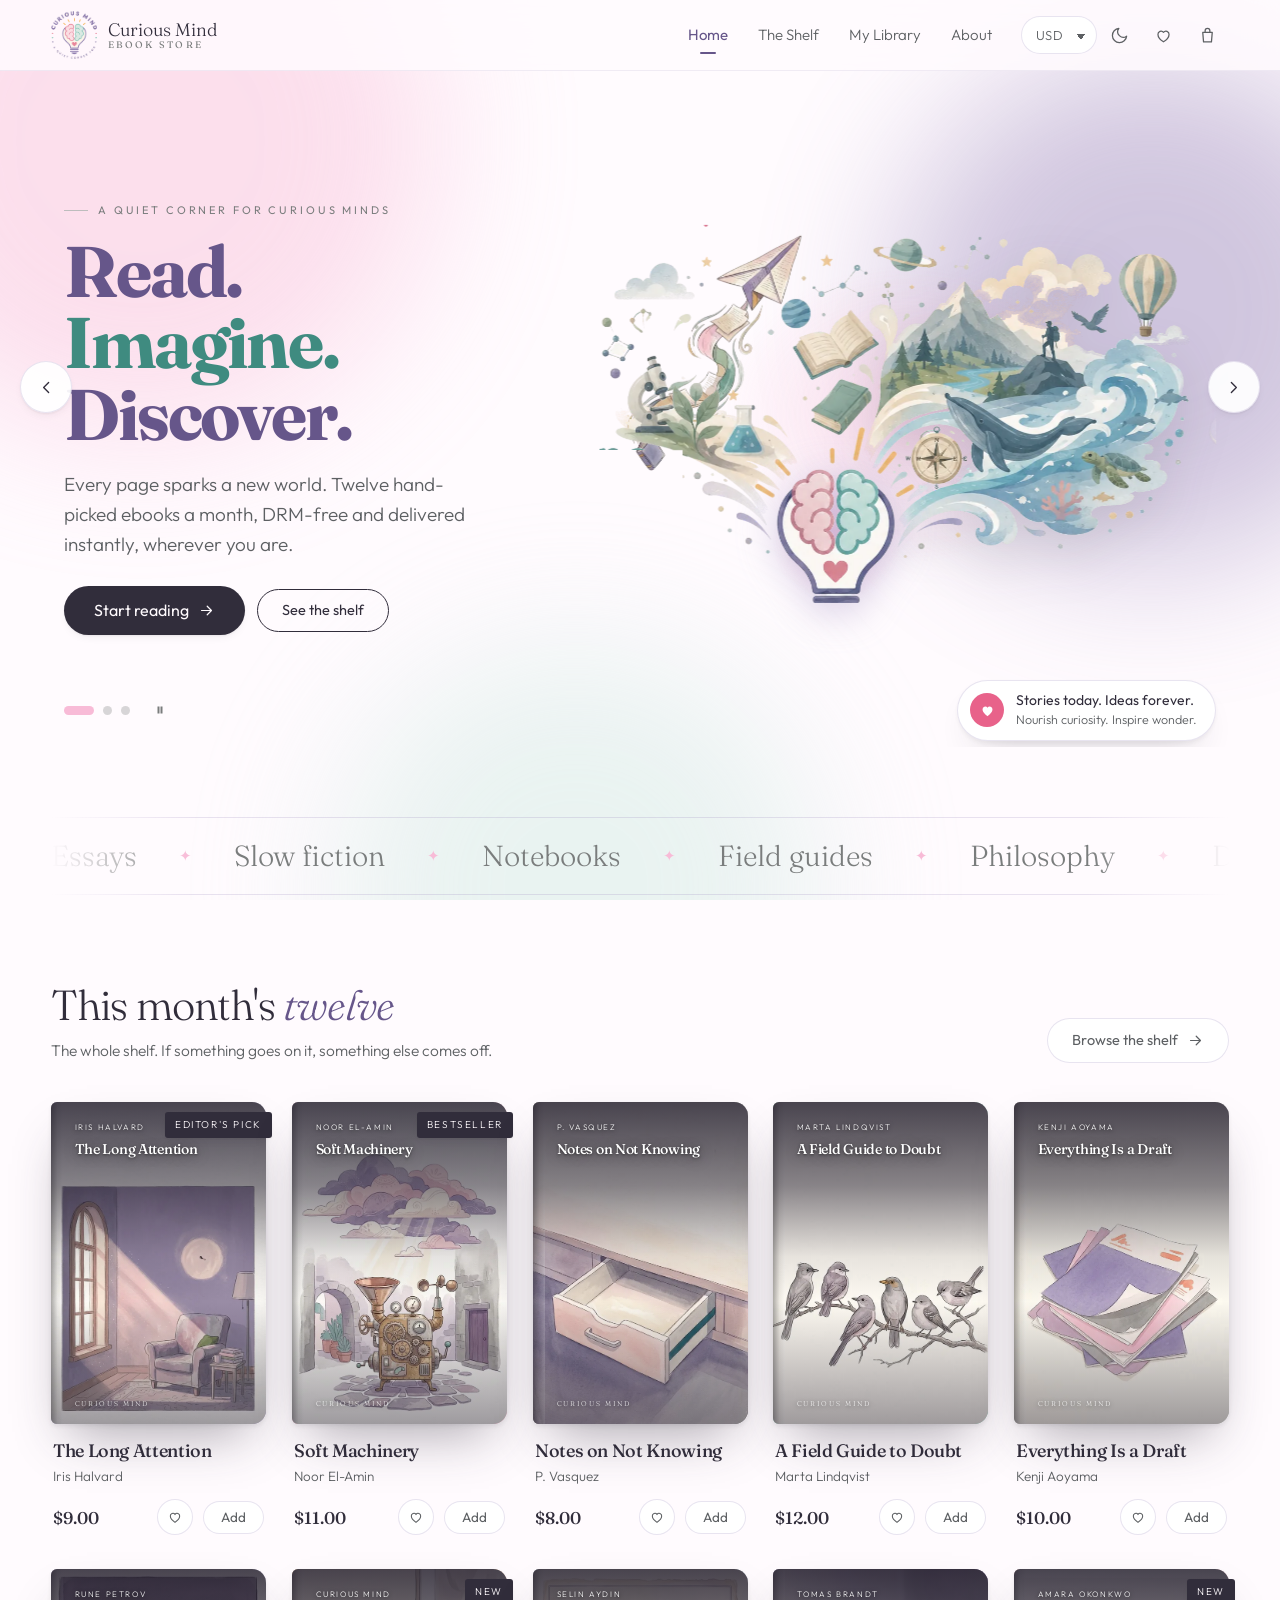
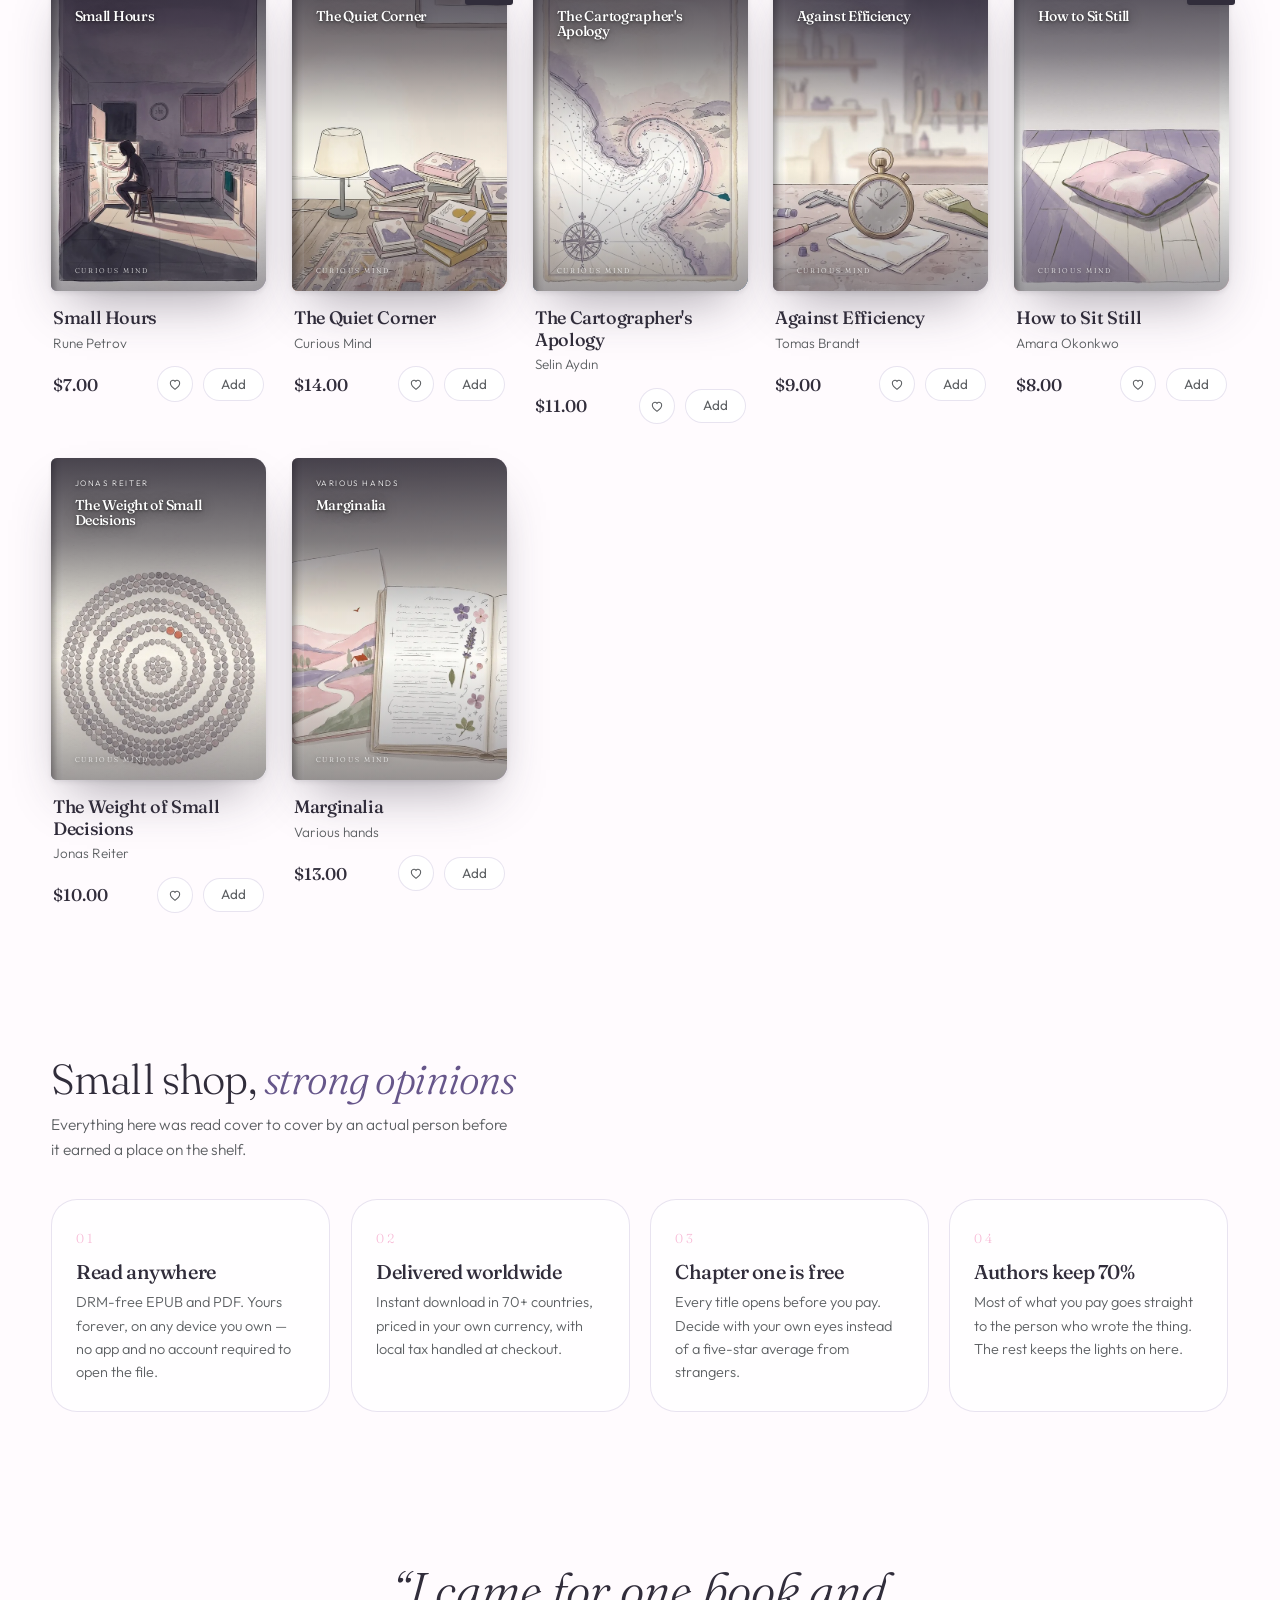
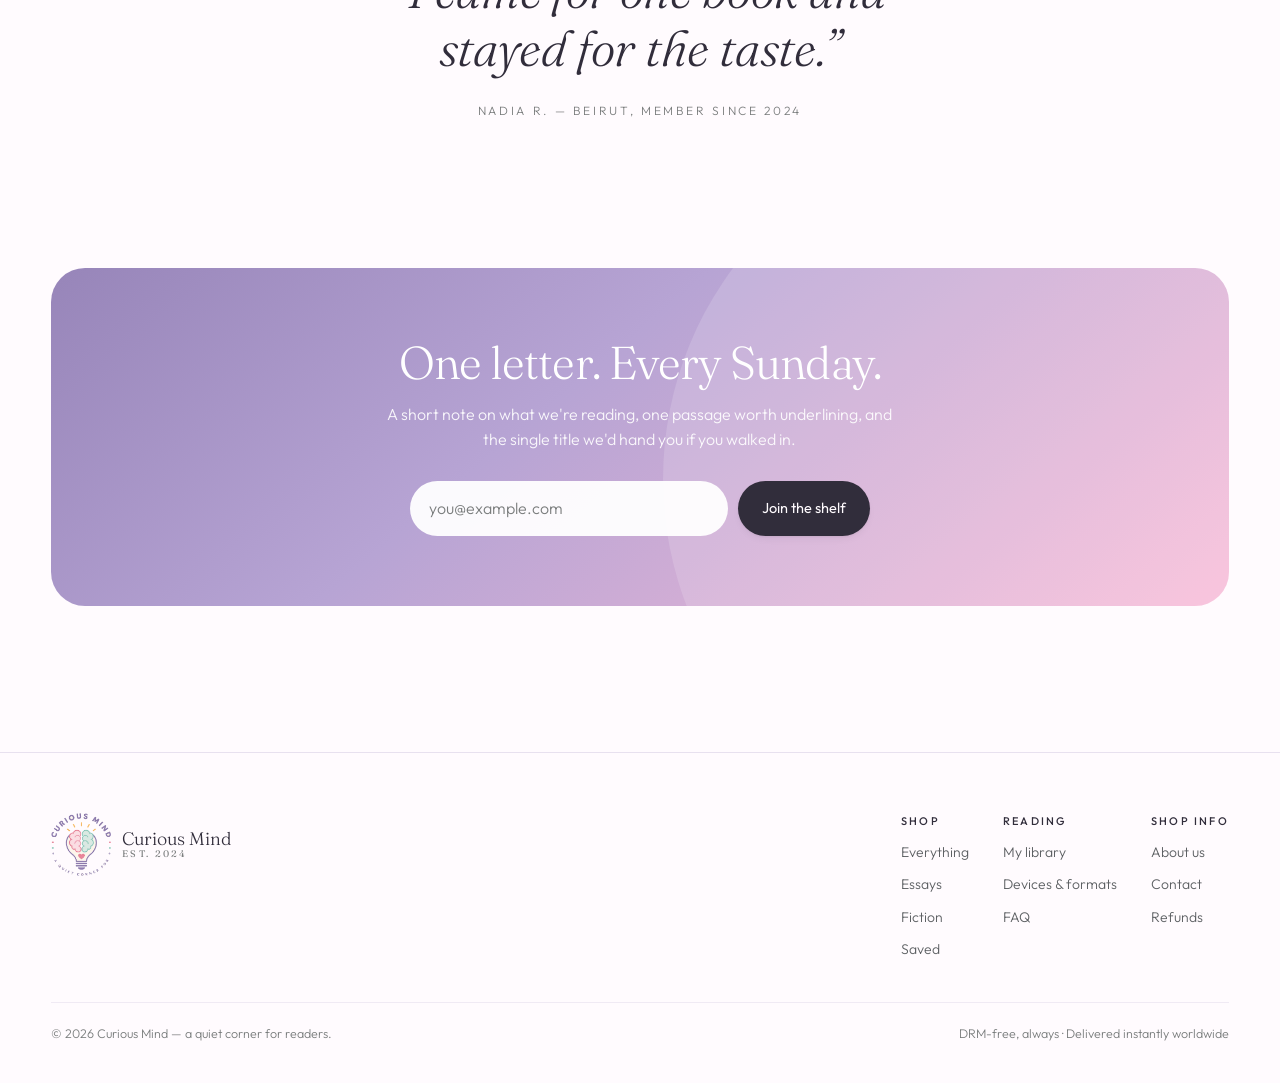
==== commit 31fd9c08: "Replace the hero rocket with a paper aeroplane and a trail of pages" ====
--- a/index.html
+++ b/index.html
@@ -8,11 +8,14 @@
 <meta name="theme-color" content="#FFFBFE" media="(prefers-color-scheme: light)">
 <meta name="theme-color" content="#15131c" media="(prefers-color-scheme: dark)">
 <meta property="og:type" content="website">
+<meta property="og:locale" content="en_US">
 <meta property="og:site_name" content="Curious Mind">
 <meta property="og:title" content="Curious Mind — a quiet corner for curious minds">
 <meta property="og:description" content="Stories today. Ideas forever. A small ebook shop: twelve hand-picked, DRM-free books a month, delivered instantly worldwide.">
 <meta property="og:url" content="https://digitaldotdeveloper.github.io/curious-mind/">
 <meta property="og:image" content="https://digitaldotdeveloper.github.io/curious-mind/assets/og.jpg?v=2">
+<meta property="og:image:secure_url" content="https://digitaldotdeveloper.github.io/curious-mind/assets/og.jpg?v=2">
+<meta property="og:image:type" content="image/jpeg">
 <meta property="og:image:width" content="1200">
 <meta property="og:image:height" content="630">
 <meta property="og:image:alt" content="Curious Mind — a lightbulb pouring out books, mountains, a whale and a hot-air balloon">
@@ -48,7 +51,7 @@
 <noscript><link rel="stylesheet" href="https://fonts.googleapis.com/css2?family=Fraunces:ital,opsz,wght@0,9..144,300;0,9..144,500;0,9..144,700;1,9..144,300;1,9..144,500&family=Outfit:wght@300;400;500;600&display=swap"></noscript>
 <link rel="preload" as="image" href="assets/layers/layer-scene.webp" fetchpriority="high">
 <link rel="preload" as="image" href="assets/layers/layer-bulb.webp" fetchpriority="high">
-<link rel="stylesheet" href="assets/curious.min.css">
+<link rel="stylesheet" href="assets/curious.min.css?v=7703edbb">
 </head>
 <body class="pl-lock">
 <div class="pl" id="cmload" role="status" aria-label="Loading Curious Mind">
@@ -111,11 +114,11 @@
         </div>
         <div class="h3-art">
           <div class="dlayer" data-depth="0.25" style="transform:translateZ(-170px)"><span class="glowblob"></span></div>
-          <div class="hero-layers" id="heroLayers" role="img" aria-label="A lightbulb with a brain inside, from which a rocket, books, mountains, a whale and a hot-air balloon pour out">
+          <div class="hero-layers" id="heroLayers" role="img" aria-label="A lightbulb with a brain inside, from which a paper aeroplane, books, mountains, a whale and a hot-air balloon pour out">
             <span class="hl-item hl-sky" style="left:0.348%;top:0.000%;width:82.261%;--z:-260px;--dur:17s;--dy:-10px;--dx:8px;--rot:0deg;--del:0s" data-depth="0.35" data-par="0.20"><img src="assets/layers/layer-sky.webp" alt="" width="946" height="256" loading="lazy" decoding="async"></span>
             <span class="hl-item hl-balloon" style="left:84.261%;top:7.660%;width:10.522%;--z:-200px;--dur:13s;--dy:-26px;--dx:12px;--rot:2.5deg;--del:1.1s" data-depth="0.51" data-par="0.26"><img src="assets/layers/layer-balloon.webp" alt="" width="121" height="194" loading="lazy" decoding="async"></span>
             <span class="hl-item hl-scene" style="left:42.957%;top:5.816%;width:52.696%;--z:-120px;--dur:15s;--dy:-8px;--dx:0px;--rot:0deg;--del:0.4s" data-depth="0.67" data-par="0.13"><img src="assets/layers/layer-scene.webp" alt="" width="606" height="560" loading="eager" decoding="async"></span>
-            <span class="hl-item hl-rocket" style="left:7.826%;top:6.383%;width:26.696%;--z:-40px;--dur:9s;--dy:-24px;--dx:16px;--rot:3deg;--del:0.2s" data-depth="0.83" data-par="0.30"><img src="assets/layers/layer-rocket.webp" alt="" width="307" height="399" loading="lazy" decoding="async"></span>
+            <span class="hl-item hl-plane" style="left:4.652%;top:2.553%;width:28.435%;--z:-40px;--dur:9s;--dy:-24px;--dx:16px;--rot:3deg;--del:0.2s" data-depth="0.83" data-par="0.30"><img src="assets/layers/layer-plane.webp" alt="" width="327" height="440" loading="lazy" decoding="async"></span>
             <span class="hl-item hl-books" style="left:31.304%;top:22.553%;width:28.522%;--z:20px;--dur:11s;--dy:-18px;--dx:-8px;--rot:-2deg;--del:0.8s" data-depth="0.99" data-par="0.22"><img src="assets/layers/layer-books.webp" alt="" width="328" height="328" loading="lazy" decoding="async"></span>
             <span class="hl-item hl-lab" style="left:2.609%;top:34.468%;width:29.478%;--z:0px;--dur:14s;--dy:-11px;--dx:-6px;--rot:1.2deg;--del:1.5s" data-depth="1.15" data-par="0.16"><img src="assets/layers/layer-lab.webp" alt="" width="339" height="318" loading="lazy" decoding="async"></span>
             <span class="hl-item hl-sparks" style="left:0.000%;top:36.879%;width:100.000%;--z:60px;--dur:10s;--dy:-14px;--dx:6px;--rot:0deg;--del:0.6s" data-depth="1.31" data-par="0.24"><img src="assets/layers/layer-sparks.webp" alt="" width="1150" height="362" loading="lazy" decoding="async"></span>
@@ -250,8 +253,8 @@
   </section>
 </main>
 
-<script src="assets/data.js"></script>
-<script src="assets/app.js"></script>
+<script src="assets/data.js?v=9f23a523"></script>
+<script src="assets/app.js?v=a93cde91"></script>
 <script>
 CM.boot(function(){
   var reduce=matchMedia("(prefers-reduced-motion:reduce)").matches;
--- a/assets/curious.min.css
+++ b/assets/curious.min.css
@@ -3,4 +3,4 @@
 /* pages.css */
 .cursel{appearance:none;cursor:pointer;border:1px solid var(--line);background:var(--surface);color:var(--muted);border-radius:var(--r-pill);padding:8px 30px 8px 14px;font-size:13px;letter-spacing:.04em;background-image:linear-gradient(45deg,transparent 50%,currentColor 50%),linear-gradient(135deg,currentColor 50%,transparent 50%);background-position:calc(100% - 15px) 55%,calc(100% - 10px) 55%;background-size:5px 5px,5px 5px;background-repeat:no-repeat;transition:border-color .3s,color .3s}.cursel:hover{border-color:var(--violet);color:var(--ink)}@media (max-width:560px){.curwrap{display:none}}.hero{padding:30px 0 4px;text-align:center}.hero h1{font-size:clamp(38px,6.4vw,76px);margin:14px 0 0;font-weight:300}.hero h1 em{font-style:italic;font-weight:500;color:var(--violet-deep)}.hero h1 .hl{position:relative;display:inline-block;z-index:0}.hero h1 .hl::after{content:"";position:absolute;left:-3%;right:-3%;bottom:.09em;height:.32em;background:var(--blush);opacity:.6;z-index:-1;border-radius:6px;transform:rotate(-.8deg)}.hero .lede{max-width:46ch;margin:16px auto 0;color:var(--muted);font-size:clamp(15px,1.5vw,17.5px)}.stage-wrap{position:relative;margin-top:14px;scroll-margin-top:90px}.stage{position:relative;z-index:1;height:clamp(380px,48vh,470px);perspective:1500px;perspective-origin:50% 44%;cursor:grab;touch-action:pan-y;user-select:none;-webkit-user-select:none}.stage:focus-visible{outline:2px dashed var(--violet);outline-offset:8px;border-radius:20px}.stage.dragging{cursor:grabbing}.track{position:absolute;inset:0;transform-style:preserve-3d;pointer-events:none}.slide{position:absolute;left:50%;top:50%;width:clamp(196px,20vw,250px);pointer-events:auto;transform-style:preserve-3d;will-change:transform,opacity;transition:transform .85s var(--ease),opacity .85s var(--ease),filter .85s var(--ease)}.stage.dragging .slide{transition:none}.slide .cover-link{display:block}.slide .cover-link:focus-visible{outline:2px solid var(--violet-deep);outline-offset:6px;border-radius:12px}.ghostnum{position:absolute;left:50%;top:42%;transform:translate(-50%,-50%);z-index:0;font-family:'Fraunces',serif;font-size:clamp(190px,29vw,350px);font-weight:700;line-height:1;color:var(--violet);opacity:.1;pointer-events:none;user-select:none}.arw{position:absolute;top:42%;z-index:20;width:54px;height:54px;border-radius:50%;background:color-mix(in srgb,var(--surface) 88%,transparent);border:1px solid var(--line);color:var(--ink);display:grid;place-items:center;transform:translateY(-50%);box-shadow:var(--shadow-sm);transition:.4s var(--ease)}.arw:hover{background:var(--ink);color:var(--paper);border-color:var(--ink)}html[data-theme="dark"] .arw:hover{background:var(--violet-deep);color:#1a1622}.arw.prev{left:max(6px,calc(50% - 560px))}.arw.next{right:max(6px,calc(50% - 560px))}.arw svg{width:17px;height:17px;fill:none;stroke:currentColor;stroke-width:1.8;stroke-linecap:round;stroke-linejoin:round}@media (max-width:640px){.arw{width:44px;height:44px}}.nowmeta{position:relative;z-index:30;text-align:center;margin-top:-62px;padding-bottom:4px}.nowmeta .swap{display:block;transition:opacity .32s var(--ease),transform .32s var(--ease)}.nowmeta.turning .swap{opacity:0;transform:translateY(8px)}.nowmeta .nm-tag{font-size:10.5px;letter-spacing:.22em;text-transform:uppercase;color:var(--violet-deep)}.nowmeta .nm-title{font-family:'Fraunces',serif;font-size:23px;font-weight:500;margin:6px 0 3px;letter-spacing:-.02em}.nowmeta .nm-sub{font-size:13.5px;color:var(--muted);margin:0}.nowmeta .nm-acts{display:flex;gap:10px;justify-content:center;flex-wrap:wrap;margin-top:15px}.dots{display:flex;gap:10px;justify-content:center;align-items:center;margin-top:22px}.dots button{width:9px;height:9px;border-radius:50%;background:var(--ash);opacity:.55;transition:.5s var(--ease);padding:0}.dots button[aria-current="true"]{width:34px;border-radius:var(--r-pill);background:var(--violet-deep);opacity:1}.hintbar{display:flex;gap:14px;justify-content:center;align-items:center;margin-top:14px;font-size:11px;letter-spacing:.16em;text-transform:uppercase;color:var(--faint)}.hintbar kbd{font:inherit;border:1px solid var(--ash);border-radius:5px;padding:2px 7px;color:var(--muted)}@media (max-height:900px){.hero{padding:18px 0 2px}.hero h1{font-size:clamp(34px,5.4vw,58px);margin:10px 0 0}.hero .lede{margin:12px auto 0;font-size:15px}.stage{height:clamp(300px,44vh,384px)}.slide{width:clamp(150px,14vw,186px)}.nowmeta{margin-top:-34px}.dots{margin-top:16px}.hintbar{margin-top:10px}.ghostnum{font-size:clamp(150px,22vw,240px)}}@media (max-height:720px){.hero .eyebrow,.hero .lede,.hintbar{display:none}.hero h1{font-size:clamp(30px,4.4vw,46px)}.stage{height:clamp(250px,40vh,300px)}.slide{width:clamp(126px,12vw,152px)}.nowmeta{margin-top:-22px}}.resume{display:flex;align-items:center;gap:18px;padding:18px 22px;border:1px solid var(--line);border-radius:var(--r-lg);background:var(--surface);box-shadow:var(--shadow-sm);flex-wrap:wrap}.resume .rc{width:52px;flex:0 0 auto}.resume .rt{flex:1 1 200px;min-width:0}.resume .rt b{display:block;font-family:'Fraunces',serif;font-weight:500;font-size:17px}.resume .rt span{font-size:13px;color:var(--muted)}.bar{height:4px;border-radius:4px;background:var(--line);overflow:hidden;margin-top:8px}.bar i{display:block;height:100%;background:var(--violet-deep);border-radius:4px}.toolbar{display:flex;gap:14px;align-items:center;flex-wrap:wrap;margin-bottom:22px}.searchwrap{position:relative;flex:1 1 260px;max-width:380px}.searchwrap .input{padding-left:44px}.searchwrap svg{position:absolute;left:16px;top:50%;transform:translateY(-50%);width:17px;height:17px;fill:none;stroke:var(--faint);stroke-width:1.7;pointer-events:none}.chiprow{display:flex;gap:8px;overflow-x:auto;padding-bottom:6px;scrollbar-width:none;margin-bottom:24px}.chiprow::-webkit-scrollbar{display:none}.resultline{color:var(--muted);font-size:14px;margin:0 0 22px}.bookgrid{display:grid;grid-template-columns:minmax(240px,330px) 1fr;gap:clamp(28px,5vw,60px);align-items:start}@media (max-width:820px){.bookgrid{grid-template-columns:1fr;gap:30px;max-width:520px;margin-inline:auto}}.bcol{position:sticky;top:calc(var(--header-h)+24px)}@media (max-width:820px){.bcol{position:static}}.bcol .cover{border-radius:8px 18px 18px 8px}.detail h1{font-size:clamp(30px,4.4vw,50px);font-weight:300;margin-bottom:10px}.detail .byline{font-size:17px;color:var(--muted);margin:0 0 16px}.detail .byline b{color:var(--ink);font-weight:400}.metarow{display:flex;align-items:center;gap:14px;flex-wrap:wrap;margin-bottom:22px;font-size:14px;color:var(--muted)}.buybox{display:flex;align-items:center;gap:14px;flex-wrap:wrap;padding:22px;border:1px solid var(--line);border-radius:var(--r-lg);background:var(--surface);box-shadow:var(--shadow-sm);margin-bottom:14px}.buybox .pricetag{font-size:30px;margin-right:auto}.buybox .vatnote{width:100%;font-size:12.5px;color:var(--faint);margin:0}.detail .prose{max-width:62ch}.detail .prose p{color:var(--ink-2);font-size:16.5px;line-height:1.8}.factgrid{display:grid;grid-template-columns:repeat(auto-fit,minmax(150px,1fr));gap:1px;background:var(--line);border:1px solid var(--line);border-radius:var(--r);overflow:hidden;margin:26px 0}.factgrid>div{background:var(--surface);padding:16px 18px}.factgrid dt{font-size:11px;letter-spacing:.18em;text-transform:uppercase;color:var(--faint);margin-bottom:5px}.factgrid dd{margin:0;font-size:15px}.toclist{list-style:none;padding:0;margin:0;columns:2;column-gap:34px}@media (max-width:600px){.toclist{columns:1}}.toclist li{padding:9px 0;border-bottom:1px solid var(--line-2);font-size:15px;color:var(--ink-2);break-inside:avoid;display:flex;gap:12px}.toclist li i{font-style:normal;color:var(--faint);font-size:12px;min-width:20px}.toclist li:first-child{color:var(--violet-deep)}body.reading{background:var(--paper)}body.sepia{--paper:#fbf3e8;--surface:#fbf3e8;--ink:#3f3629;--ink-2:#4a4034;--muted:#6d6152;--line:rgba(120,98,66,.2);--line-2:rgba(120,98,66,.12)}.rbar{position:sticky;top:0;z-index:40;display:flex;align-items:center;gap:10px;padding:12px 0;background:color-mix(in srgb,var(--paper) 92%,transparent);backdrop-filter:blur(12px);border-bottom:1px solid var(--line)}.rbar .now{margin-right:auto;min-width:0;padding-left:4px}.rbar .now b{display:block;font-family:'Fraunces',serif;font-weight:500;font-size:16px;white-space:nowrap;overflow:hidden;text-overflow:ellipsis}.rbar .now span{font-size:11px;letter-spacing:.16em;text-transform:uppercase;color:var(--faint)}.rtool{width:38px;height:38px;border-radius:50%;border:1px solid var(--line);display:grid;place-items:center;color:var(--muted);transition:.35s var(--ease);flex:0 0 auto}.rtool:hover{background:var(--ink);color:var(--paper);border-color:var(--ink)}.rtool[aria-pressed="true"]{background:var(--violet);color:#fff;border-color:var(--violet)}.rtool svg{width:16px;height:16px;fill:none;stroke:currentColor;stroke-width:1.6;stroke-linecap:round;stroke-linejoin:round}.rtool.sm{font-size:12px}.rtool.lg{font-size:17px}.rprog{position:fixed;left:0;top:0;height:3px;width:0;background:var(--violet-deep);z-index:60;transition:width .12s linear}.chap{width:min(64ch,88%);margin:0 auto;padding:56px 0 0}.chap h1{margin:14px 0 34px;font-size:clamp(28px,3.8vw,44px);font-weight:300}.chap h1 em{font-style:italic;color:var(--violet-deep)}.chap p{margin:0 0 1.35em;font-size:var(--fs,18px);line-height:1.8;color:var(--ink-2);font-weight:300}.chap p:first-of-type::first-letter{float:left;font-family:'Fraunces',serif;font-size:3.5em;line-height:.82;padding:.06em .12em 0 0;color:var(--violet-deep)}.endcap{width:min(64ch,88%);margin:0 auto;text-align:center;padding:6px 0 90px}.endcap .note{font-family:'Fraunces',serif;font-style:italic;font-size:19px;color:var(--muted);margin:0 0 22px}.endcap .acts{display:flex;gap:12px;justify-content:center;flex-wrap:wrap}.endcap .nextlink{display:block;margin-top:20px;font-size:13.5px;color:var(--muted)}.endcap .nextlink:hover{color:var(--violet-deep)}.cartgrid{display:grid;grid-template-columns:1fr minmax(300px,370px);gap:40px;align-items:start}@media (max-width:900px){.cartgrid{grid-template-columns:1fr}}.lineitem{display:flex;gap:18px;padding:20px 0;border-bottom:1px solid var(--line-2);align-items:flex-start}.lineitem .li-cover{width:74px;flex:0 0 auto}.lineitem .li-body{flex:1 1 auto;min-width:0}.lineitem h3{font-size:18px;margin:0 0 3px}.lineitem .li-meta{font-size:13.5px;color:var(--muted);margin:0}.lineitem .li-side{text-align:right;display:flex;flex-direction:column;gap:8px;align-items:flex-end}.lineitem .rm{font-size:13px;color:var(--faint);border-bottom:1px solid transparent;transition:.3s}.lineitem .rm:hover{color:var(--warn);border-color:currentColor}.summary{position:sticky;top:calc(var(--header-h)+24px);padding:26px;border:1px solid var(--line);border-radius:var(--r-lg);background:var(--surface);box-shadow:var(--shadow-sm)}@media (max-width:900px){.summary{position:static}}.summary h2{font-size:20px;margin-bottom:16px}.sumrow{display:flex;justify-content:space-between;gap:12px;padding:8px 0;font-size:15px;color:var(--muted)}.sumrow b{color:var(--ink);font-weight:400}.sumrow.total{border-top:1px solid var(--line);margin-top:10px;padding-top:16px;font-size:17px;color:var(--ink)}.sumrow.total b{font-family:'Fraunces',serif;font-size:24px;font-weight:500}.sumrow.off b{color:var(--ok)}.promoform{display:flex;gap:8px;margin:16px 0 4px}.promoform .input{padding:11px 16px;font-size:14px}.trustrow{display:flex;flex-direction:column;gap:9px;margin-top:18px;padding-top:18px;border-top:1px solid var(--line-2);font-size:13px;color:var(--muted)}.trustrow span{display:flex;gap:9px;align-items:flex-start}.trustrow svg{width:15px;height:15px;flex:0 0 auto;margin-top:2px;fill:none;stroke:var(--ok);stroke-width:2;stroke-linecap:round;stroke-linejoin:round}.demo-banner{display:flex;gap:12px;align-items:flex-start;padding:14px 18px;border-radius:var(--r);background:var(--blush-soft);border:1px solid color-mix(in srgb,var(--blush) 60%,transparent);font-size:13.5px;color:var(--ink-2);margin-bottom:24px}.demo-banner svg{width:17px;height:17px;flex:0 0 auto;margin-top:2px;fill:none;stroke:var(--violet-deep);stroke-width:1.8}.steps{display:flex;gap:8px;align-items:center;margin-bottom:26px;flex-wrap:wrap}.steps .st{display:flex;align-items:center;gap:9px;font-size:13.5px;color:var(--faint)}.steps .st b{width:24px;height:24px;border-radius:50%;border:1px solid var(--line);display:grid;place-items:center;font-size:12px;font-weight:400}.steps .st.on{color:var(--ink)}.steps .st.on b{background:var(--ink);color:var(--paper);border-color:var(--ink)}.steps .st.done b{background:var(--ok);color:#fff;border-color:var(--ok)}.steps i{width:22px;height:1px;background:var(--line)}.formgrid{display:grid;grid-template-columns:1fr 1fr;gap:18px}.formgrid .full{grid-column:1/-1}@media (max-width:600px){.formgrid{grid-template-columns:1fr}}.paymethods{display:grid;gap:10px;margin:6px 0 20px}.paymethod{display:flex;align-items:center;gap:13px;padding:15px 18px;border:1.5px solid var(--line);border-radius:var(--r);cursor:pointer;transition:.3s var(--ease);background:var(--surface)}.paymethod:hover{border-color:var(--violet)}.paymethod input{accent-color:var(--violet-deep);width:17px;height:17px;flex:0 0 auto}.paymethod.sel{border-color:var(--violet-deep);background:var(--violet-soft)}.paymethod .pm-t{font-size:15px}.paymethod .pm-s{font-size:12.5px;color:var(--muted);display:block}.paymethod .pm-badge{margin-left:auto;font-size:11px;letter-spacing:.14em;text-transform:uppercase;color:var(--faint)}.card-fields{padding:20px;border:1px solid var(--line);border-radius:var(--r);background:var(--surface-2);margin-bottom:20px}.confirm{text-align:center;padding:36px 0 20px}.confirm .tick{width:76px;height:76px;border-radius:50%;background:var(--ok);color:#fff;display:grid;place-items:center;margin:0 auto 24px;box-shadow:var(--shadow-md)}.confirm .tick svg{width:34px;height:34px;fill:none;stroke:currentColor;stroke-width:2.4;stroke-linecap:round;stroke-linejoin:round}.confirm h1{font-size:clamp(28px,4vw,44px);font-weight:300;margin-bottom:12px}.confirm .ordno{font-family:'Fraunces',serif;font-size:19px;color:var(--violet-deep)}.dl-list{display:grid;gap:12px;max-width:560px;margin:30px auto 0;text-align:left}.dl-item{display:flex;align-items:center;gap:15px;padding:14px 18px;border:1px solid var(--line);border-radius:var(--r);background:var(--surface)}.dl-item .dl-c{width:38px;flex:0 0 auto}.dl-item .dl-t{flex:1 1 auto;min-width:0}.dl-item .dl-t b{display:block;font-family:'Fraunces',serif;font-weight:500;font-size:16px}.dl-item .dl-t span{font-size:12.5px;color:var(--muted)}.libgrid{display:grid;grid-template-columns:repeat(auto-fill,minmax(190px,1fr));gap:32px 24px}@media (max-width:520px){.libgrid{grid-template-columns:repeat(2,1fr);gap:24px 16px}}.libcard .lib-prog{margin-top:12px}.libcard .lib-prog span{font-size:12px;color:var(--muted)}.prose-page{max-width:66ch}.prose-page p{color:var(--ink-2);font-size:17px;line-height:1.8}.prose-page h2{font-size:clamp(24px,3vw,34px);font-weight:300;margin:48px 0 16px}.faq{border-top:1px solid var(--line);margin-top:6px}.faq details{border-bottom:1px solid var(--line)}.faq summary{padding:20px 40px 20px 0;cursor:pointer;list-style:none;position:relative;font-family:'Fraunces',serif;font-size:18px;font-weight:500}.faq summary::-webkit-details-marker{display:none}.faq summary::after{content:"";position:absolute;right:8px;top:50%;width:9px;height:9px;border-right:1.6px solid var(--muted);border-bottom:1.6px solid var(--muted);transform:translateY(-70%) rotate(45deg);transition:transform .35s var(--ease)}.faq details[open] summary::after{transform:translateY(-30%) rotate(-135deg)}.faq .ans{padding:0 20px 22px 0;color:var(--muted);max-width:62ch}.faq .ans p{margin:0 0 .8em}.worldgrid{display:grid;grid-template-columns:repeat(auto-fit,minmax(190px,1fr));gap:20px;margin-top:26px}
 /* hero.css */
-.hero3d{width:100vw;margin-left:calc(50% - 50vw);padding-inline:clamp(14px,5vw,86px);position:relative;perspective:1500px;perspective-origin:50% 46%;min-height:clamp(540px,74vh,700px);margin-top:10px;overflow:hidden;--mx:0;--my:0}.hero3d .h3-viewport{position:relative;width:min(1180px,100%);margin-inline:auto;height:clamp(540px,74vh,700px);transform-style:preserve-3d}.h3-slide{position:absolute;inset:0;display:grid;grid-template-columns:minmax(280px,42%) 1fr;align-items:center;gap:clamp(20px,4vw,54px);transform-style:preserve-3d;will-change:transform,opacity;transition:transform 1.05s var(--ease-out),opacity .7s var(--ease);pointer-events:none}.h3-slide.on{pointer-events:auto}.h3-slide .h3-copy{position:relative;z-index:4;transform-style:preserve-3d}.h3-slide .h3-art{position:relative;height:100%;transform-style:preserve-3d;padding:8px 0}.h3-copy .eyebrow{margin-bottom:16px}.h3-copy h2{font-size:clamp(40px,5.6vw,74px);line-height:1.0;letter-spacing:-.03em;font-weight:700;margin:0 0 18px}.h3-copy h2 span{display:block}.h3-copy h2 .l1{color:var(--violet-deep)}.h3-copy h2 .l2{color:#3f8b80}.h3-copy h2 .l3{color:var(--violet-deep)}html[data-theme="dark"] .h3-copy h2 .l1,html[data-theme="dark"] .h3-copy h2 .l3{color:#c8b6e8}html[data-theme="dark"] .h3-copy h2 .l2{color:#7fc9bb}.h3-copy p.sub{font-size:clamp(15.5px,1.6vw,19px);color:var(--muted);max-width:34ch;margin:0 0 26px}.h3-copy .h3-cta{display:flex;gap:12px;flex-wrap:wrap;align-items:center}.h3-slide .anim{opacity:0;transform:translateY(22px);transition:opacity .75s var(--ease),transform .75s var(--ease)}.h3-slide.on .anim{opacity:1;transform:none}.h3-slide.on .anim:nth-child(1){transition-delay:.10s}.h3-slide.on .anim:nth-child(2){transition-delay:.18s}.h3-slide.on .anim:nth-child(3){transition-delay:.26s}.h3-slide.on .anim:nth-child(4){transition-delay:.34s}.dlayer{position:absolute;inset:0;display:grid;place-items:center;transform-style:preserve-3d;will-change:transform;transition:transform .5s cubic-bezier(.2,.8,.3,1)}.glowblob{width:78%;aspect-ratio:1.25;border-radius:50%;background:radial-gradient(closest-side,color-mix(in srgb,var(--blush) 62%,transparent),transparent 78%);opacity:.75}html[data-theme="dark"] .glowblob{opacity:.32}.hero-layers{position:absolute;top:50%;left:50%;transform:translate(-50%,-50%);width:min(100%,calc((100% - 0px)));aspect-ratio:1150 / 705;max-height:100%;transform-style:preserve-3d}.hero-layers .hl-item{position:absolute;display:block;transform-style:preserve-3d;will-change:transform;transform:translate3d(var(--px,0px),calc(var(--py,0px)+var(--par,0px)),var(--z,0px));transition:transform .5s cubic-bezier(.2,.8,.3,1)}.hero-layers .hl-item img{width:100%;height:auto;display:block;animation:hlfloat var(--dur,12s) ease-in-out infinite;animation-delay:var(--del,0s)}@keyframes hlfloat{0%,100%{transform:translate3d(0,0,0) rotate(0deg)}50%{transform:translate3d(var(--dx,0px),var(--dy,-14px),0) rotate(var(--rot,0deg))}}.hero-layers .hl-bulb img{filter:drop-shadow(0 8px 20px rgba(151,133,185,.42));animation:hlbob 6s ease-in-out infinite}@keyframes hlbob{0%,100%{transform:translate3d(0,0,0)}50%{transform:translate3d(0,-9px,0)}}.hero-layers .hl-bulb::after{content:"";position:absolute;left:50%;top:52%;width:155%;aspect-ratio:1;border-radius:50%;pointer-events:none;z-index:-1;background:radial-gradient(closest-side,rgba(248,187,215,.6),rgba(248,187,215,0) 70%);transform:translate3d(-50%,-50%,0);will-change:opacity,transform;animation:hlglow 6s ease-in-out infinite}@keyframes hlglow{0%,100%{opacity:.3;transform:translate3d(-50%,-50%,0) scale(.86)}50%{opacity:.85;transform:translate3d(-50%,-50%,0) scale(1.06)}}.hero-layers .hl-scene img{filter:drop-shadow(0 22px 26px rgba(49,45,59,.14))}html[data-theme="dark"] .hero-layers img{filter:drop-shadow(0 18px 26px rgba(0,0,0,.5))}.sparks{position:absolute;inset:0;pointer-events:none}.sparks i{position:absolute;display:block;border-radius:50%;background:var(--violet);opacity:.5;animation:drift var(--dur,11s) ease-in-out infinite;animation-delay:var(--del,0s)}.sparks i.star{border-radius:0;background:none;color:var(--blush);font-style:normal;font-size:var(--sz,14px);line-height:1;opacity:.9}.sparks i.ring{background:none;border:1.5px solid color-mix(in srgb,var(--violet) 55%,transparent);opacity:.5}@keyframes drift{0%,100%{transform:translate3d(0,0,0) scale(1)}33%{transform:translate3d(10px,-16px,0) scale(1.08)}66%{transform:translate3d(-8px,10px,0) scale(.95)}}.hero-layers.scene-shelf{aspect-ratio:1024 / 572}.hero-layers.scene-chapter{aspect-ratio:1024 / 572}.hero-layers.scene-shelf,.hero-layers.scene-chapter{width:min(100%,760px)}.h3-flow{position:relative;height:100%;transform-style:preserve-3d;cursor:grab;touch-action:pan-y;user-select:none;-webkit-user-select:none}.h3-flow.dragging{cursor:grabbing}.h3-flow .flowtrack{position:absolute;inset:0;transform-style:preserve-3d;pointer-events:none}.fslide{position:absolute;left:50%;top:50%;width:clamp(120px,13vw,168px);pointer-events:auto;transform-style:preserve-3d;will-change:transform,opacity;transition:transform .85s var(--ease),opacity .85s var(--ease),filter .85s var(--ease)}.h3-flow.dragging .fslide{transition:none}.flowcaption{position:absolute;left:0;right:0;bottom:20%;text-align:center;z-index:30}.flowcaption b{display:block;font-family:'Fraunces',serif;font-weight:500;font-size:17px}.flowcaption span{font-size:12.5px;color:var(--muted)}.flowcaption .sw{display:block;transition:opacity .3s var(--ease),transform .3s var(--ease)}.flowcaption.turning .sw{opacity:0;transform:translateY(6px)}.book3d{position:relative;width:clamp(190px,21vw,270px);aspect-ratio:2/3;transform-style:preserve-3d;transform:rotateY(-19deg) rotateX(7deg);filter:drop-shadow(0 34px 34px rgba(49,45,59,.26))}html[data-theme="dark"] .book3d{filter:drop-shadow(0 34px 34px rgba(0,0,0,.6))}.bk-page{position:absolute;inset:0;border-radius:4px 12px 12px 4px;overflow:hidden;background:linear-gradient(105deg,#fffdf8 0%,#fbf6ec 62%,#f1e9db 100%);box-shadow:inset 14px 0 22px -16px rgba(49,45,59,.45);padding:13% 11% 10% 15%}.bk-page .pk{font-size:7px;letter-spacing:.22em;text-transform:uppercase;color:#a08fbe;margin-bottom:7px}.bk-page .ph2{font-family:'Fraunces',serif;font-size:12px;line-height:1.15;color:#4a4034;margin-bottom:10px}.bk-page .ln{height:3px;border-radius:3px;background:#cfc4b2;opacity:.55;margin-bottom:6px}.bk-page .ln.s{width:62%}.bk-page .cap{float:left;font-family:'Fraunces',serif;font-size:24px;line-height:.8;color:#7a6aa0;margin:1px 5px 0 0}.bk-cover{position:absolute;inset:0;transform-origin:left center;transform-style:preserve-3d;animation:openbook 9.5s cubic-bezier(.5,0,.3,1) infinite}.bk-cover .cf,.bk-cover .cb{position:absolute;inset:0;border-radius:4px 12px 12px 4px;backface-visibility:hidden;overflow:hidden}.bk-cover .cf{box-shadow:2px 3px 14px rgba(49,45,59,.28)}.bk-cover .cf .cover{border-radius:4px 12px 12px 4px;box-shadow:none;height:100%}.bk-cover .cb{transform:rotateY(180deg);background:linear-gradient(255deg,#fdf9f1,#e9e0d0);border:1px solid rgba(90,75,120,.16);box-shadow:inset -16px 0 26px -16px rgba(49,45,59,.45)}@keyframes openbook{0%,16%{transform:rotateY(0deg)}52%,72%{transform:rotateY(-137deg)}100%{transform:rotateY(0deg)}}.bk-spine{position:absolute;left:-3px;top:1.5%;bottom:1.5%;width:7px;border-radius:3px;background:linear-gradient(90deg,#5c4f7d,#8d7cb3);transform:translateZ(-4px)}.h3-arw{position:absolute;top:46%;z-index:40;width:52px;height:52px;border-radius:50%;background:color-mix(in srgb,var(--surface) 92%,transparent);border:1px solid var(--line);color:var(--ink);display:grid;place-items:center;transform:translateY(-50%);box-shadow:var(--shadow-sm);transition:transform .4s var(--ease),background .35s,color .35s,border-color .35s}.h3-arw:hover{background:var(--ink);color:var(--paper);border-color:var(--ink);transform:translateY(-50%) scale(1.06)}html[data-theme="dark"] .h3-arw:hover{background:var(--violet-deep);color:#1a1622}.h3-arw svg{width:17px;height:17px;fill:none;stroke:currentColor;stroke-width:1.9;stroke-linecap:round;stroke-linejoin:round}.h3-arw.p{left:clamp(2px,1.6vw,26px)}.h3-arw.n{right:clamp(2px,1.6vw,26px)}.h3-foot{position:absolute;left:50%;transform:translateX(-50%);width:min(1180px,calc(100% - 2*clamp(14px,5vw,86px)));bottom:6px;z-index:40;display:flex;align-items:center;gap:16px;flex-wrap:wrap}.h3-dots{display:flex;gap:9px;align-items:center}.h3-dots button{width:9px;height:9px;border-radius:50%;background:var(--ash);opacity:.6;padding:0;transition:.5s var(--ease)}.h3-dots button[aria-current="true"]{width:30px;border-radius:var(--r-pill);background:var(--blush);opacity:1}html[data-theme="dark"] .h3-dots button[aria-current="true"]{background:var(--violet-deep)}.h3-play{display:grid;place-items:center;width:28px;height:28px;border-radius:50%;color:var(--faint);border:1px solid transparent;transition:.3s}.h3-play:hover{color:var(--ink);border-color:var(--line)}.h3-play svg{width:12px;height:12px;fill:currentColor;stroke:none}.h3-pill{margin-left:auto;display:flex;align-items:center;gap:12px;padding:11px 18px 11px 12px;border-radius:var(--r-pill);background:var(--surface);border:1px solid var(--line);box-shadow:var(--shadow-md);max-width:min(360px,70vw)}.h3-pill .ph{width:34px;height:34px;border-radius:50%;background:#e8628a;color:#fff;display:grid;place-items:center;flex:0 0 auto}.h3-pill .ph svg{width:17px;height:17px;fill:currentColor;stroke:none}.h3-pill b{display:block;font-size:14px;font-weight:400;color:var(--ink);line-height:1.25}.h3-pill span{font-size:12.5px;color:var(--muted)}@media (max-width:900px){.hero3d{perspective:none;padding-inline:0;overflow:visible;min-height:0;margin-top:4px}.hero3d .h3-viewport{height:auto;min-height:0;width:100%}.h3-slide{position:static;display:flex;flex-direction:column;transform:none!important;opacity:1!important;transition:none;text-align:center;padding:6px clamp(16px,5vw,28px) 0}.h3-slide .h3-art{order:-1}.h3-slide:not(.on){display:none}.h3-slide .h3-art{height:auto;margin-bottom:20px;min-height:200px;display:flex;align-items:center;justify-content:center}.h3-slide .h3-copy{transform:none}.h3-copy h2{font-size:clamp(34px,10vw,50px)}.h3-copy .eyebrow{margin-bottom:10px}.h3-copy p.sub{margin:0 auto 20px;font-size:16px;max-width:40ch}.h3-copy .h3-cta{justify-content:center}.hero-layers{position:relative;top:auto;left:auto;transform:none;width:100%;max-height:none;margin-inline:auto}.artimg{max-height:100%;max-width:92%}.dlayer{position:absolute}.h3-arw{position:absolute;top:150px;transform:translateY(-50%);width:44px;height:44px;z-index:40}.h3-arw.p{left:6px}.h3-arw.n{right:6px}.h3-arw:hover{transform:translateY(-50%)}.h3-foot{position:static;transform:none;width:100%;justify-content:center;margin-top:20px;gap:14px;flex-wrap:wrap}.h3-pill{margin-left:0;flex:0 0 100%;max-width:420px;margin-inline:auto;order:5}.h3-play{order:4}.h3-flow{height:auto;transform-style:flat;display:flex;gap:14px;overflow-x:auto;scroll-snap-type:x mandatory;scroll-padding-inline:calc(50% - 66px);padding:6px calc(50% - 66px) 12px;-webkit-overflow-scrolling:touch;scrollbar-width:none;cursor:default}.h3-flow::-webkit-scrollbar{display:none}.h3-flow .flowtrack{display:contents}.fslide{position:static;width:132px;flex:0 0 132px;transform:none!important;opacity:1!important;filter:none!important;transition:none;scroll-snap-align:center}.fslide .cover-link{display:block}.fslide .fs-cap{display:block;margin-top:9px;text-align:center}.fslide .fs-cap b{display:block;font-family:'Fraunces',serif;font-weight:500;font-size:13.5px;line-height:1.2;color:var(--ink)}.fslide .fs-cap span{font-size:11.5px;color:var(--muted)}.flowcaption{display:none}.book3d{width:clamp(140px,38vw,190px);margin-inline:auto}}@media (max-width:420px){.h3-copy h2{font-size:clamp(30px,9vw,40px)}.h3-copy p.sub{font-size:15px;margin-bottom:16px}.fslide{width:118px;flex-basis:118px}.h3-flow{scroll-padding-inline:calc(50% - 59px);padding-inline:calc(50% - 59px)}}@media (max-height:760px) and (min-width:901px){.hero3d,.hero3d .h3-viewport{min-height:0;height:clamp(430px,64vh,520px)}.h3-copy h2{font-size:clamp(34px,4.4vw,54px)}.h3-copy p.sub{margin-bottom:18px;font-size:15.5px}.book3d{width:clamp(150px,17vw,205px)}}@media (prefers-reduced-motion:reduce){.artimg,.sparks i,.bk-cover{animation:none!important}.bk-cover{transform:rotateY(-137deg)}.h3-slide{transition:opacity .25s linear}}+.hero3d{width:100vw;margin-left:calc(50% - 50vw);padding-inline:clamp(14px,5vw,86px);position:relative;perspective:1500px;perspective-origin:50% 46%;min-height:clamp(540px,74vh,700px);margin-top:10px;overflow:hidden;--mx:0;--my:0}.hero3d .h3-viewport{position:relative;width:min(1180px,100%);margin-inline:auto;height:clamp(540px,74vh,700px);transform-style:preserve-3d}.h3-slide{position:absolute;inset:0;display:grid;grid-template-columns:minmax(280px,42%) 1fr;align-items:center;gap:clamp(20px,4vw,54px);transform-style:preserve-3d;will-change:transform,opacity;transition:transform 1.05s var(--ease-out),opacity .7s var(--ease);pointer-events:none}.h3-slide.on{pointer-events:auto}.h3-slide .h3-copy{position:relative;z-index:4;transform-style:preserve-3d}.h3-slide .h3-art{position:relative;height:100%;transform-style:preserve-3d;padding:8px 0}.h3-copy .eyebrow{margin-bottom:16px}.h3-copy h2{font-size:clamp(40px,5.6vw,74px);line-height:1.0;letter-spacing:-.03em;font-weight:700;margin:0 0 18px}.h3-copy h2 span{display:block}.h3-copy h2 .l1{color:var(--violet-deep)}.h3-copy h2 .l2{color:#3f8b80}.h3-copy h2 .l3{color:var(--violet-deep)}html[data-theme="dark"] .h3-copy h2 .l1,html[data-theme="dark"] .h3-copy h2 .l3{color:#c8b6e8}html[data-theme="dark"] .h3-copy h2 .l2{color:#7fc9bb}.h3-copy p.sub{font-size:clamp(15.5px,1.6vw,19px);color:var(--muted);max-width:34ch;margin:0 0 26px}.h3-copy .h3-cta{display:flex;gap:12px;flex-wrap:wrap;align-items:center}.h3-slide .anim{opacity:0;transform:translateY(22px);transition:opacity .75s var(--ease),transform .75s var(--ease)}.h3-slide.on .anim{opacity:1;transform:none}.h3-slide.on .anim:nth-child(1){transition-delay:.10s}.h3-slide.on .anim:nth-child(2){transition-delay:.18s}.h3-slide.on .anim:nth-child(3){transition-delay:.26s}.h3-slide.on .anim:nth-child(4){transition-delay:.34s}.dlayer{position:absolute;inset:0;display:grid;place-items:center;transform-style:preserve-3d;will-change:transform;transition:transform .5s cubic-bezier(.2,.8,.3,1)}.glowblob{width:78%;aspect-ratio:1.25;border-radius:50%;background:radial-gradient(closest-side,color-mix(in srgb,var(--blush) 62%,transparent),transparent 78%);opacity:.75}html[data-theme="dark"] .glowblob{opacity:.32}.hero-layers{position:absolute;top:50%;left:50%;transform:translate(-50%,-50%);width:min(100%,calc((100% - 0px)));aspect-ratio:1150 / 705;max-height:100%;transform-style:preserve-3d}.hero-layers .hl-item{position:absolute;display:block;transform-style:preserve-3d;will-change:transform;transform:translate3d(var(--px,0px),calc(var(--py,0px)+var(--par,0px)),var(--z,0px));transition:transform .5s cubic-bezier(.2,.8,.3,1)}.hero-layers .hl-item img{width:100%;height:auto;display:block;animation:hlfloat var(--dur,12s) ease-in-out infinite;animation-delay:var(--del,0s)}@keyframes hlfloat{0%,100%{transform:translate3d(0,0,0) rotate(0deg)}50%{transform:translate3d(var(--dx,0px),var(--dy,-14px),0) rotate(var(--rot,0deg))}}.hero-layers .hl-bulb img{filter:drop-shadow(0 8px 20px rgba(151,133,185,.42));animation:hlbob 6s ease-in-out infinite}@keyframes hlbob{0%,100%{transform:translate3d(0,0,0)}50%{transform:translate3d(0,-9px,0)}}.hero-layers .hl-bulb::after{content:"";position:absolute;left:50%;top:52%;width:155%;aspect-ratio:1;border-radius:50%;pointer-events:none;z-index:-1;background:radial-gradient(closest-side,rgba(248,187,215,.6),rgba(248,187,215,0) 70%);transform:translate3d(-50%,-50%,0);will-change:opacity,transform;animation:hlglow 6s ease-in-out infinite}@keyframes hlglow{0%,100%{opacity:.3;transform:translate3d(-50%,-50%,0) scale(.86)}50%{opacity:.85;transform:translate3d(-50%,-50%,0) scale(1.06)}}.hero-layers .hl-scene img{filter:drop-shadow(0 22px 26px rgba(49,45,59,.14))}html[data-theme="dark"] .hero-layers img{filter:drop-shadow(0 18px 26px rgba(0,0,0,.5))}.sparks{position:absolute;inset:0;pointer-events:none}.sparks i{position:absolute;display:block;border-radius:50%;background:var(--violet);opacity:.5;animation:drift var(--dur,11s) ease-in-out infinite;animation-delay:var(--del,0s)}.sparks i.star{border-radius:0;background:none;color:var(--blush);font-style:normal;font-size:var(--sz,14px);line-height:1;opacity:.9}.sparks i.ring{background:none;border:1.5px solid color-mix(in srgb,var(--violet) 55%,transparent);opacity:.5}@keyframes drift{0%,100%{transform:translate3d(0,0,0) scale(1)}33%{transform:translate3d(10px,-16px,0) scale(1.08)}66%{transform:translate3d(-8px,10px,0) scale(.95)}}.hero-layers.scene-shelf{aspect-ratio:1024 / 572}.hero-layers.scene-chapter{aspect-ratio:1024 / 572}.hero-layers.scene-shelf,.hero-layers.scene-chapter{width:min(100%,760px)}.h3-flow{position:relative;height:100%;transform-style:preserve-3d;cursor:grab;touch-action:pan-y;user-select:none;-webkit-user-select:none}.h3-flow.dragging{cursor:grabbing}.h3-flow .flowtrack{position:absolute;inset:0;transform-style:preserve-3d;pointer-events:none}.fslide{position:absolute;left:50%;top:50%;width:clamp(120px,13vw,168px);pointer-events:auto;transform-style:preserve-3d;will-change:transform,opacity;transition:transform .85s var(--ease),opacity .85s var(--ease),filter .85s var(--ease)}.h3-flow.dragging .fslide{transition:none}.flowcaption{position:absolute;left:0;right:0;bottom:20%;text-align:center;z-index:30}.flowcaption b{display:block;font-family:'Fraunces',serif;font-weight:500;font-size:17px}.flowcaption span{font-size:12.5px;color:var(--muted)}.flowcaption .sw{display:block;transition:opacity .3s var(--ease),transform .3s var(--ease)}.flowcaption.turning .sw{opacity:0;transform:translateY(6px)}.book3d{position:relative;width:clamp(190px,21vw,270px);aspect-ratio:2/3;transform-style:preserve-3d;transform:rotateY(-19deg) rotateX(7deg);filter:drop-shadow(0 34px 34px rgba(49,45,59,.26))}html[data-theme="dark"] .book3d{filter:drop-shadow(0 34px 34px rgba(0,0,0,.6))}.bk-page{position:absolute;inset:0;border-radius:4px 12px 12px 4px;overflow:hidden;background:linear-gradient(105deg,#fffdf8 0%,#fbf6ec 62%,#f1e9db 100%);box-shadow:inset 14px 0 22px -16px rgba(49,45,59,.45);padding:13% 11% 10% 15%}.bk-page .pk{font-size:7px;letter-spacing:.22em;text-transform:uppercase;color:#a08fbe;margin-bottom:7px}.bk-page .ph2{font-family:'Fraunces',serif;font-size:12px;line-height:1.15;color:#4a4034;margin-bottom:10px}.bk-page .ln{height:3px;border-radius:3px;background:#cfc4b2;opacity:.55;margin-bottom:6px}.bk-page .ln.s{width:62%}.bk-page .cap{float:left;font-family:'Fraunces',serif;font-size:24px;line-height:.8;color:#7a6aa0;margin:1px 5px 0 0}.bk-cover{position:absolute;inset:0;transform-origin:left center;transform-style:preserve-3d;animation:openbook 9.5s cubic-bezier(.5,0,.3,1) infinite}.bk-cover .cf,.bk-cover .cb{position:absolute;inset:0;border-radius:4px 12px 12px 4px;backface-visibility:hidden;overflow:hidden}.bk-cover .cf{box-shadow:2px 3px 14px rgba(49,45,59,.28)}.bk-cover .cf .cover{border-radius:4px 12px 12px 4px;box-shadow:none;height:100%}.bk-cover .cb{transform:rotateY(180deg);background:linear-gradient(255deg,#fdf9f1,#e9e0d0);border:1px solid rgba(90,75,120,.16);box-shadow:inset -16px 0 26px -16px rgba(49,45,59,.45)}@keyframes openbook{0%,16%{transform:rotateY(0deg)}52%,72%{transform:rotateY(-137deg)}100%{transform:rotateY(0deg)}}.bk-spine{position:absolute;left:-3px;top:1.5%;bottom:1.5%;width:7px;border-radius:3px;background:linear-gradient(90deg,#5c4f7d,#8d7cb3);transform:translateZ(-4px)}.h3-arw{position:absolute;top:46%;z-index:40;width:52px;height:52px;border-radius:50%;background:color-mix(in srgb,var(--surface) 92%,transparent);border:1px solid var(--line);color:var(--ink);display:grid;place-items:center;transform:translateY(-50%);box-shadow:var(--shadow-sm);transition:transform .4s var(--ease),background .35s,color .35s,border-color .35s}.h3-arw:hover{background:var(--ink);color:var(--paper);border-color:var(--ink);transform:translateY(-50%) scale(1.06)}html[data-theme="dark"] .h3-arw:hover{background:var(--violet-deep);color:#1a1622}.h3-arw svg{width:17px;height:17px;fill:none;stroke:currentColor;stroke-width:1.9;stroke-linecap:round;stroke-linejoin:round}.h3-arw.p{left:clamp(2px,1.6vw,26px)}.h3-arw.n{right:clamp(2px,1.6vw,26px)}.h3-foot{position:absolute;left:50%;transform:translateX(-50%);width:min(1180px,calc(100% - 2*clamp(14px,5vw,86px)));bottom:6px;z-index:40;display:flex;align-items:center;gap:16px;flex-wrap:wrap}.h3-dots{display:flex;gap:9px;align-items:center}.h3-dots button{width:9px;height:9px;border-radius:50%;background:var(--ash);opacity:.6;padding:0;transition:.5s var(--ease)}.h3-dots button[aria-current="true"]{width:30px;border-radius:var(--r-pill);background:var(--blush);opacity:1}html[data-theme="dark"] .h3-dots button[aria-current="true"]{background:var(--violet-deep)}.h3-play{display:grid;place-items:center;width:28px;height:28px;border-radius:50%;color:var(--faint);border:1px solid transparent;transition:.3s}.h3-play:hover{color:var(--ink);border-color:var(--line)}.h3-play svg{width:12px;height:12px;fill:currentColor;stroke:none}.h3-pill{margin-left:auto;display:flex;align-items:center;gap:12px;padding:11px 18px 11px 12px;border-radius:var(--r-pill);background:var(--surface);border:1px solid var(--line);box-shadow:var(--shadow-md);max-width:min(360px,70vw)}.h3-pill .ph{width:34px;height:34px;border-radius:50%;background:#e8628a;color:#fff;display:grid;place-items:center;flex:0 0 auto}.h3-pill .ph svg{width:17px;height:17px;fill:currentColor;stroke:none}.h3-pill b{display:block;font-size:14px;font-weight:400;color:var(--ink);line-height:1.25}.h3-pill span{font-size:12.5px;color:var(--muted)}@media (max-width:900px){.hero3d{perspective:none;padding-inline:0;overflow:visible;min-height:0;margin-top:4px}.hero3d .h3-viewport{height:auto;min-height:0;width:100%}.h3-slide{position:static;display:flex;flex-direction:column;transform:none!important;opacity:1!important;transition:none;text-align:center;align-items:stretch;padding:6px clamp(16px,5vw,28px) 0}.h3-slide .h3-art{order:-1}.h3-slide:not(.on){display:none}.h3-slide .h3-art{height:auto;margin-bottom:20px;min-height:200px;display:flex;align-items:center;justify-content:center}.h3-slide .h3-copy{transform:none}.h3-copy h2{font-size:clamp(34px,10vw,50px)}.h3-copy .eyebrow{margin-bottom:10px}.h3-copy p.sub{margin:0 auto 20px;font-size:16px;max-width:40ch}.h3-copy .h3-cta{justify-content:center}.hero-layers{position:relative;top:auto;left:auto;transform:none;width:100%;max-height:none;margin-inline:auto}.artimg{max-height:100%;max-width:92%}.dlayer{position:absolute}.h3-arw{position:absolute;top:150px;transform:translateY(-50%);width:44px;height:44px;z-index:40}.h3-arw.p{left:6px}.h3-arw.n{right:6px}.h3-arw:hover{transform:translateY(-50%)}.h3-foot{position:static;transform:none;width:100%;justify-content:center;margin-top:20px;gap:14px;flex-wrap:wrap}.h3-pill{margin-left:0;flex:0 0 100%;max-width:420px;margin-inline:auto;order:5}.h3-play{order:4}.h3-flow{height:auto;transform-style:flat;display:flex;gap:14px;overflow-x:auto;scroll-snap-type:x mandatory;scroll-padding-inline:calc(50% - 66px);padding:6px calc(50% - 66px) 12px;-webkit-overflow-scrolling:touch;scrollbar-width:none;cursor:default}.h3-flow::-webkit-scrollbar{display:none}.h3-flow .flowtrack{display:contents}.fslide{position:static;width:132px;flex:0 0 132px;transform:none!important;opacity:1!important;filter:none!important;transition:none;scroll-snap-align:center}.fslide .cover-link{display:block}.fslide .fs-cap{display:block;margin-top:9px;text-align:center}.fslide .fs-cap b{display:block;font-family:'Fraunces',serif;font-weight:500;font-size:13.5px;line-height:1.2;color:var(--ink)}.fslide .fs-cap span{font-size:11.5px;color:var(--muted)}.flowcaption{display:none}.book3d{width:clamp(140px,38vw,190px);margin-inline:auto}}@media (max-width:420px){.h3-copy h2{font-size:clamp(30px,9vw,40px)}.h3-copy p.sub{font-size:15px;margin-bottom:16px}.fslide{width:118px;flex-basis:118px}.h3-flow{scroll-padding-inline:calc(50% - 59px);padding-inline:calc(50% - 59px)}}@media (max-height:760px) and (min-width:901px){.hero3d,.hero3d .h3-viewport{min-height:0;height:clamp(430px,64vh,520px)}.h3-copy h2{font-size:clamp(34px,4.4vw,54px)}.h3-copy p.sub{margin-bottom:18px;font-size:15.5px}.book3d{width:clamp(150px,17vw,205px)}}@media (prefers-reduced-motion:reduce){.artimg,.sparks i,.bk-cover{animation:none!important}.bk-cover{transform:rotateY(-137deg)}.h3-slide{transition:opacity .25s linear}}
